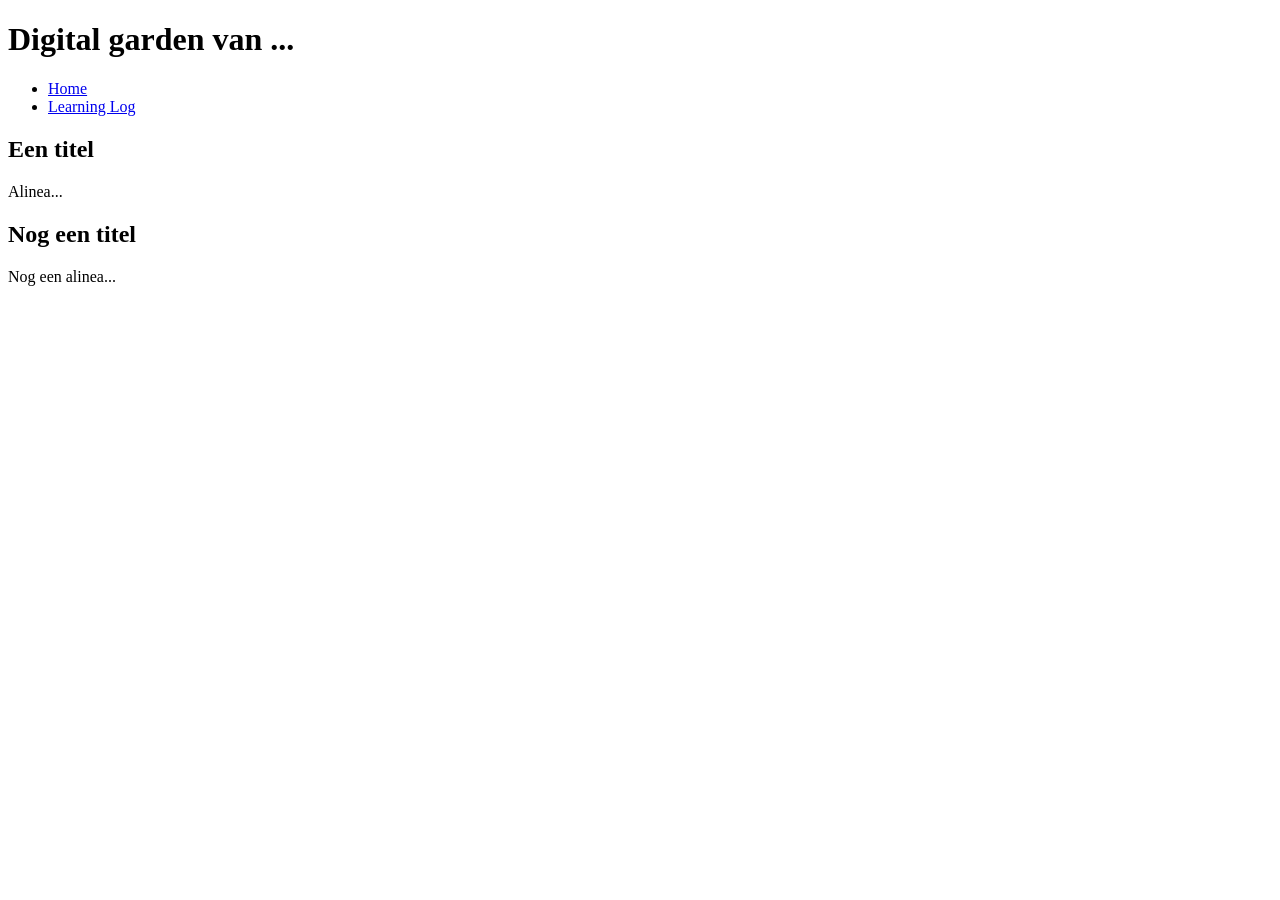
==== index.html @ b87acea2 "titel aangepast" ====
<!doctype html>
<html lang="nl">
  <head>
    <meta charset="UTF-8" />
    <meta name="viewport" content="width=device-width, initial-scale=1.0" />
    <meta name="author" content="jouw naam" />
    <meta name="color-scheme" content="dark light" />

    <title>DigitalMats</title>
    <link rel="stylesheet" href="./css/normal.css" />

    <!-- Voeg jouw eigen domein toe in data-page -->
    <script
      data-page="https://example.com"
      src="./scripts/main.js"
      defer
    ></script>
  </head>
  <body>
    <header>
      <h1>Digital garden van ...</h1>
      <nav>
        <ul>
          <li><a href="index.html">Home</a></li>
          <li><a href="https://github.com/account/repo">Learning Log</a></li>
        </ul>
      </nav>
    </header>

    <main>
      <article>
        <h2>Een titel</h2>

        <p>Alinea...</p>
      </article>

      <article>
        <h2>Nog een titel</h2>

        <p>Nog een alinea...</p>
      </article>
    </main>

    <footer></footer>
  </body>
</html>
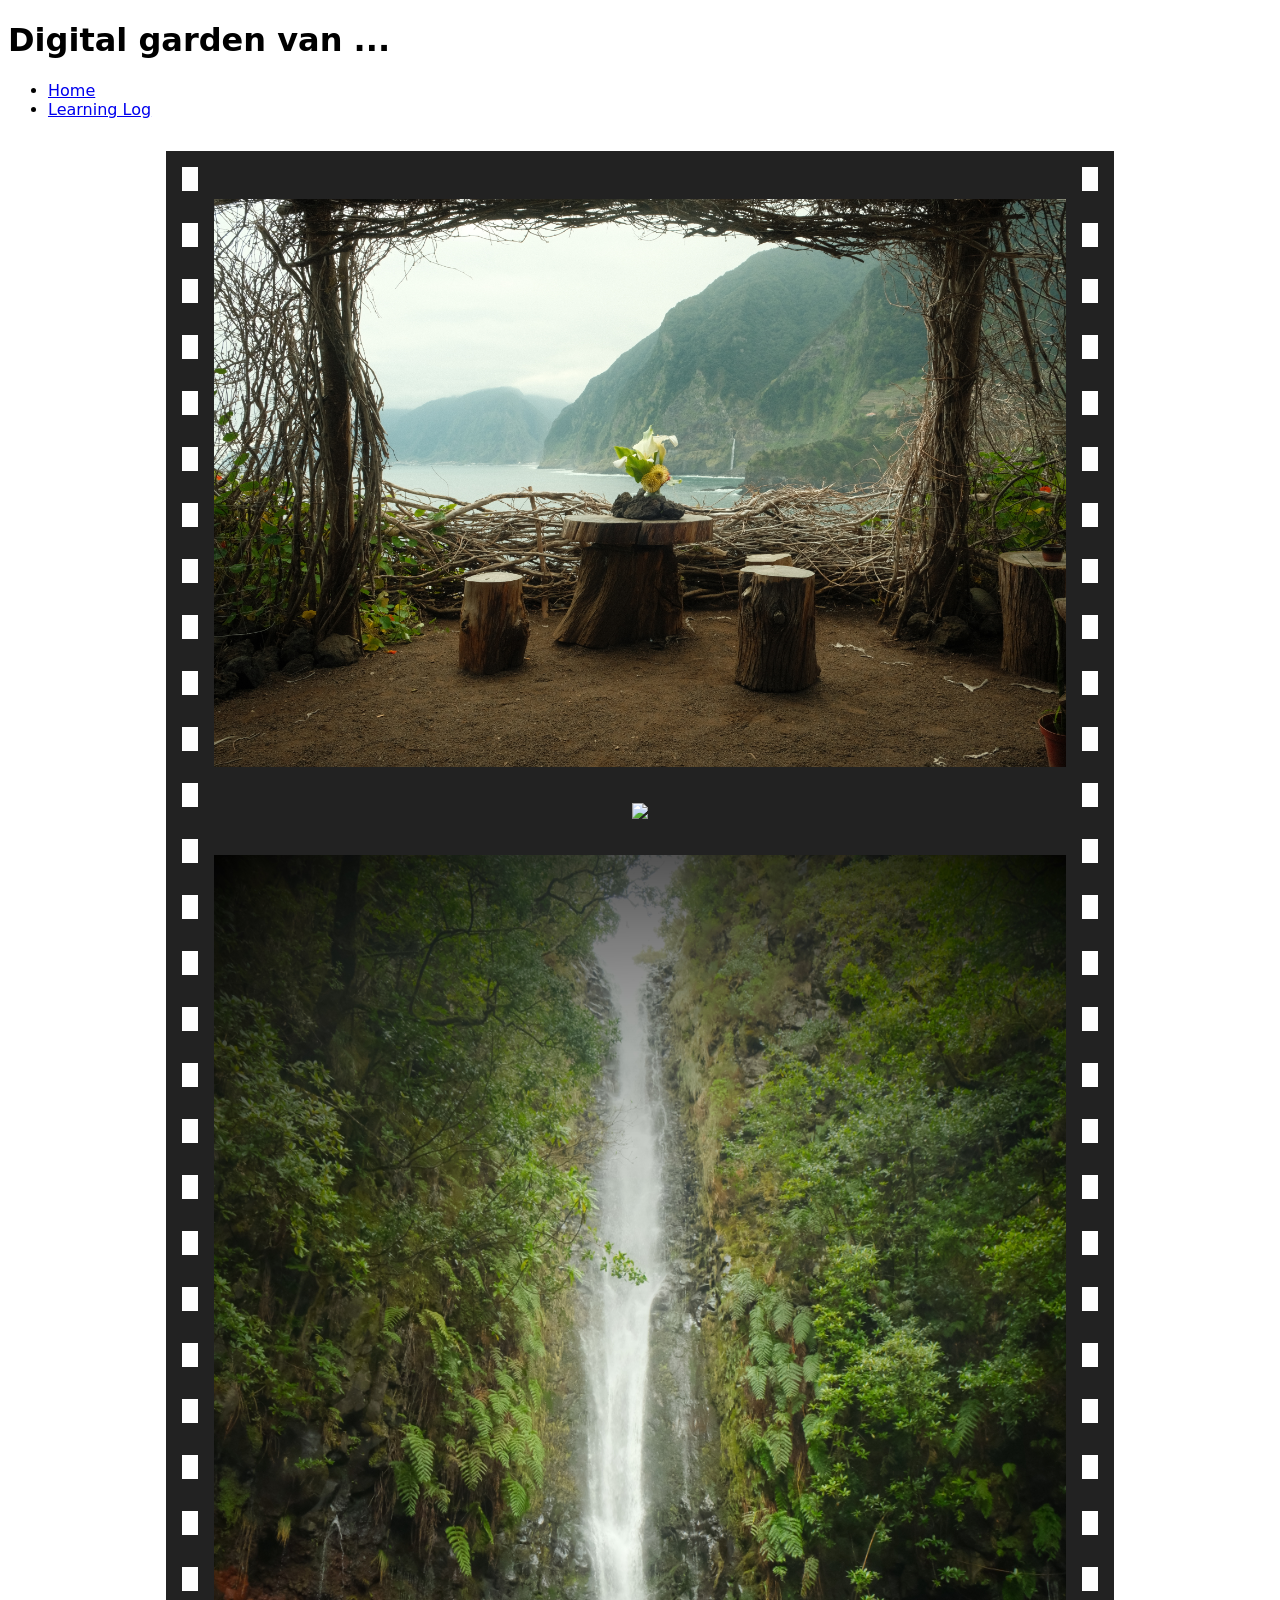
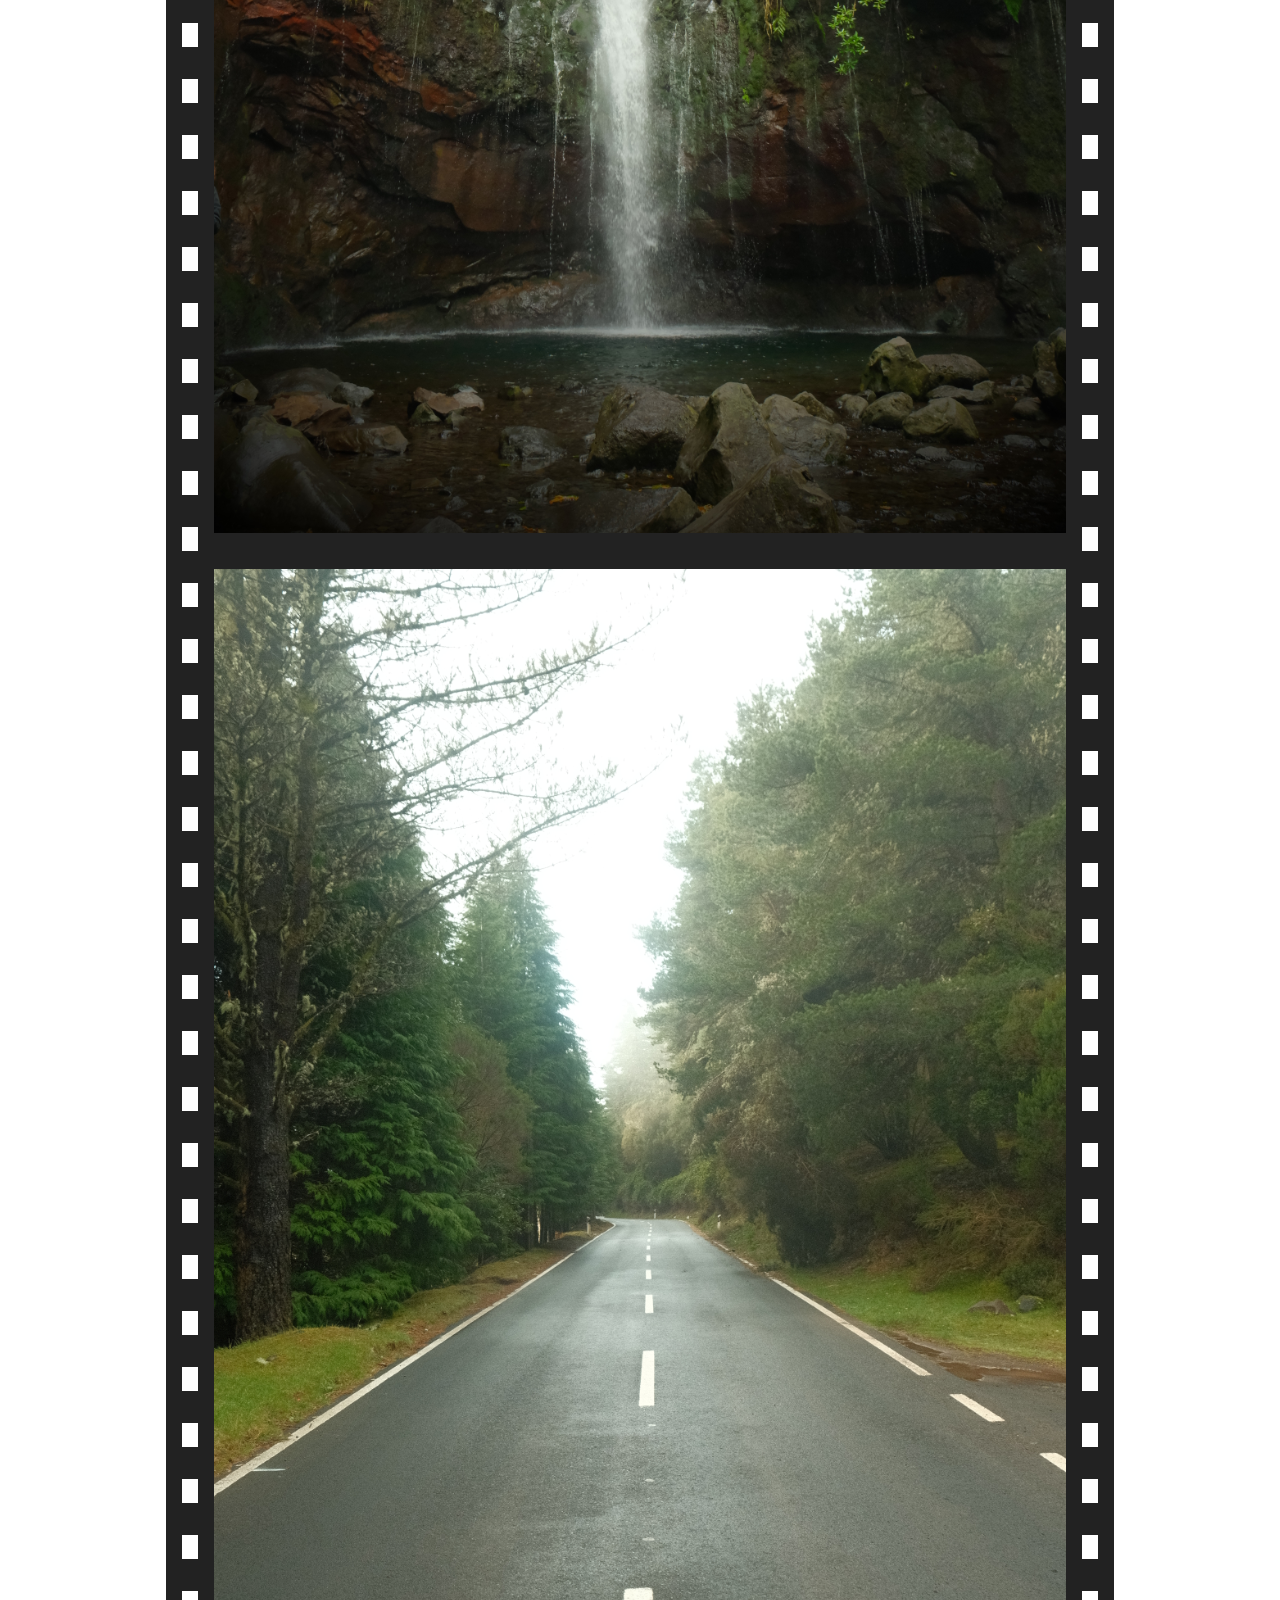
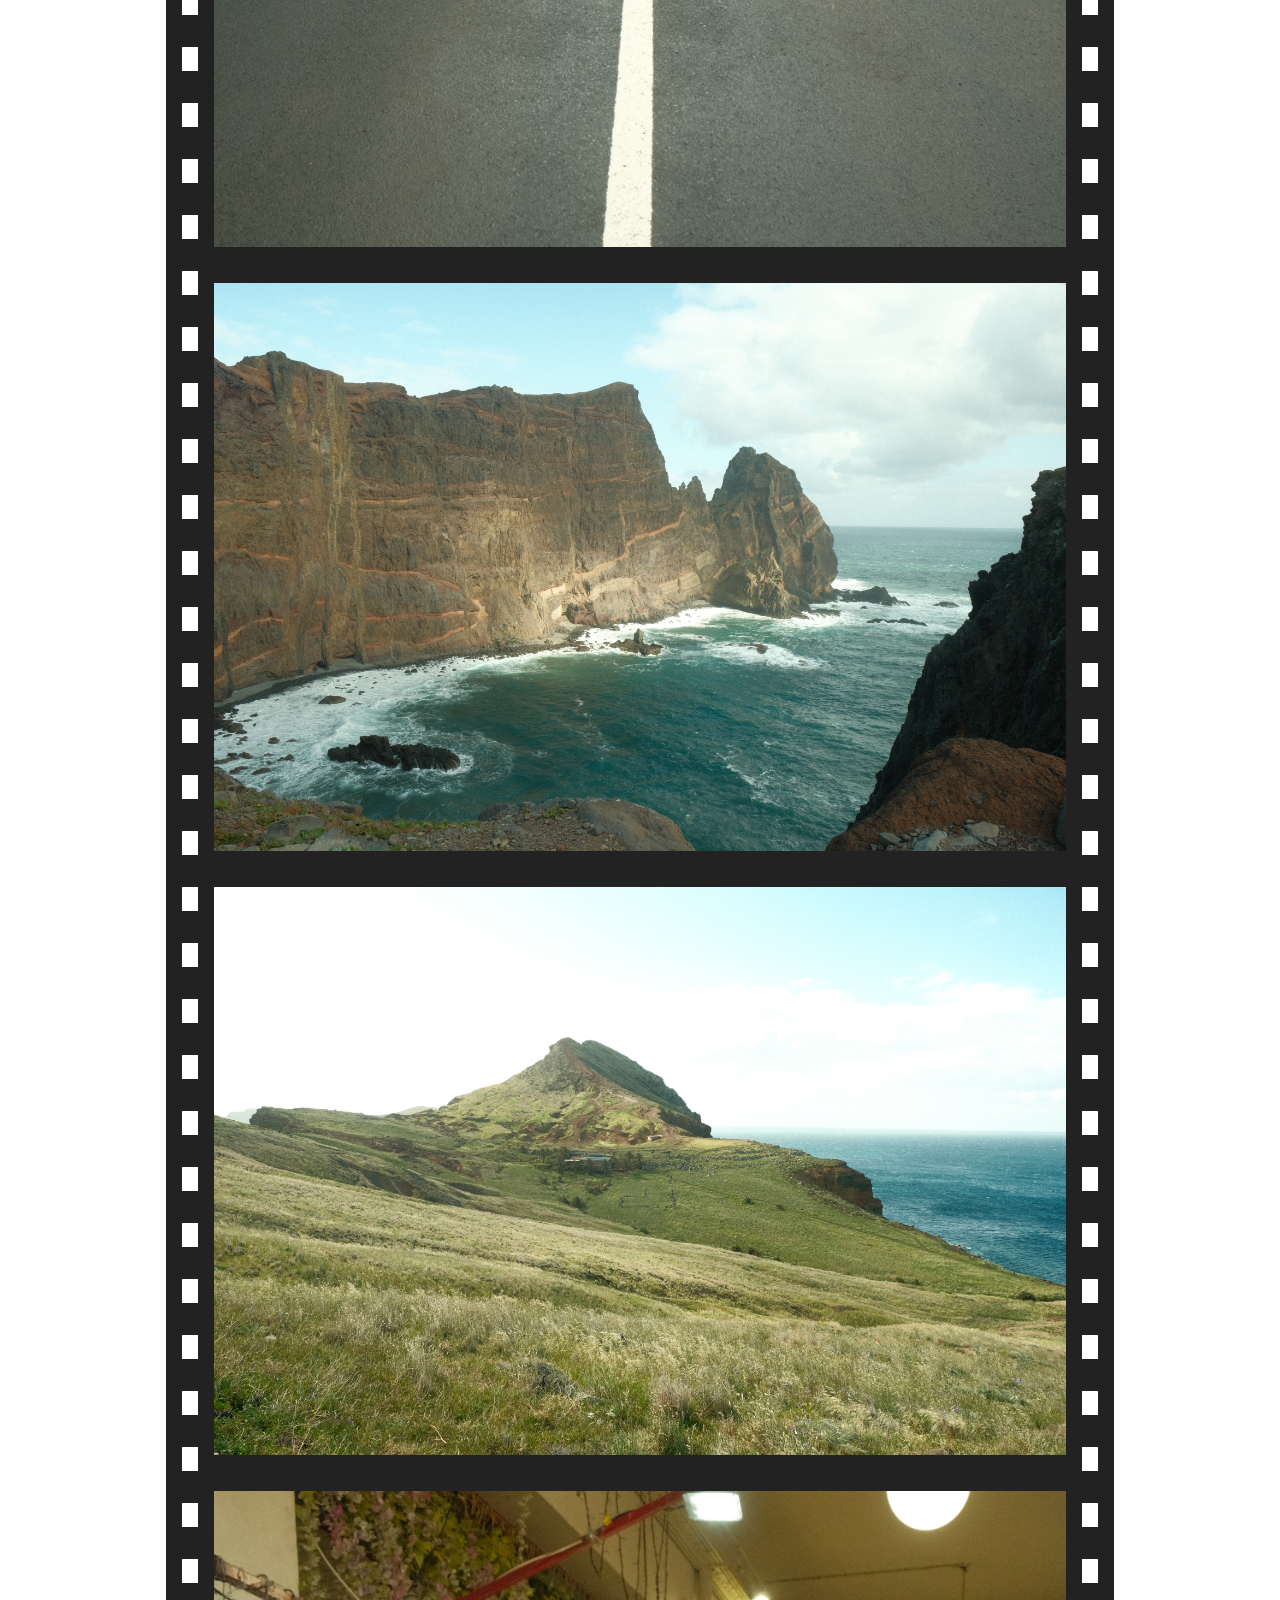
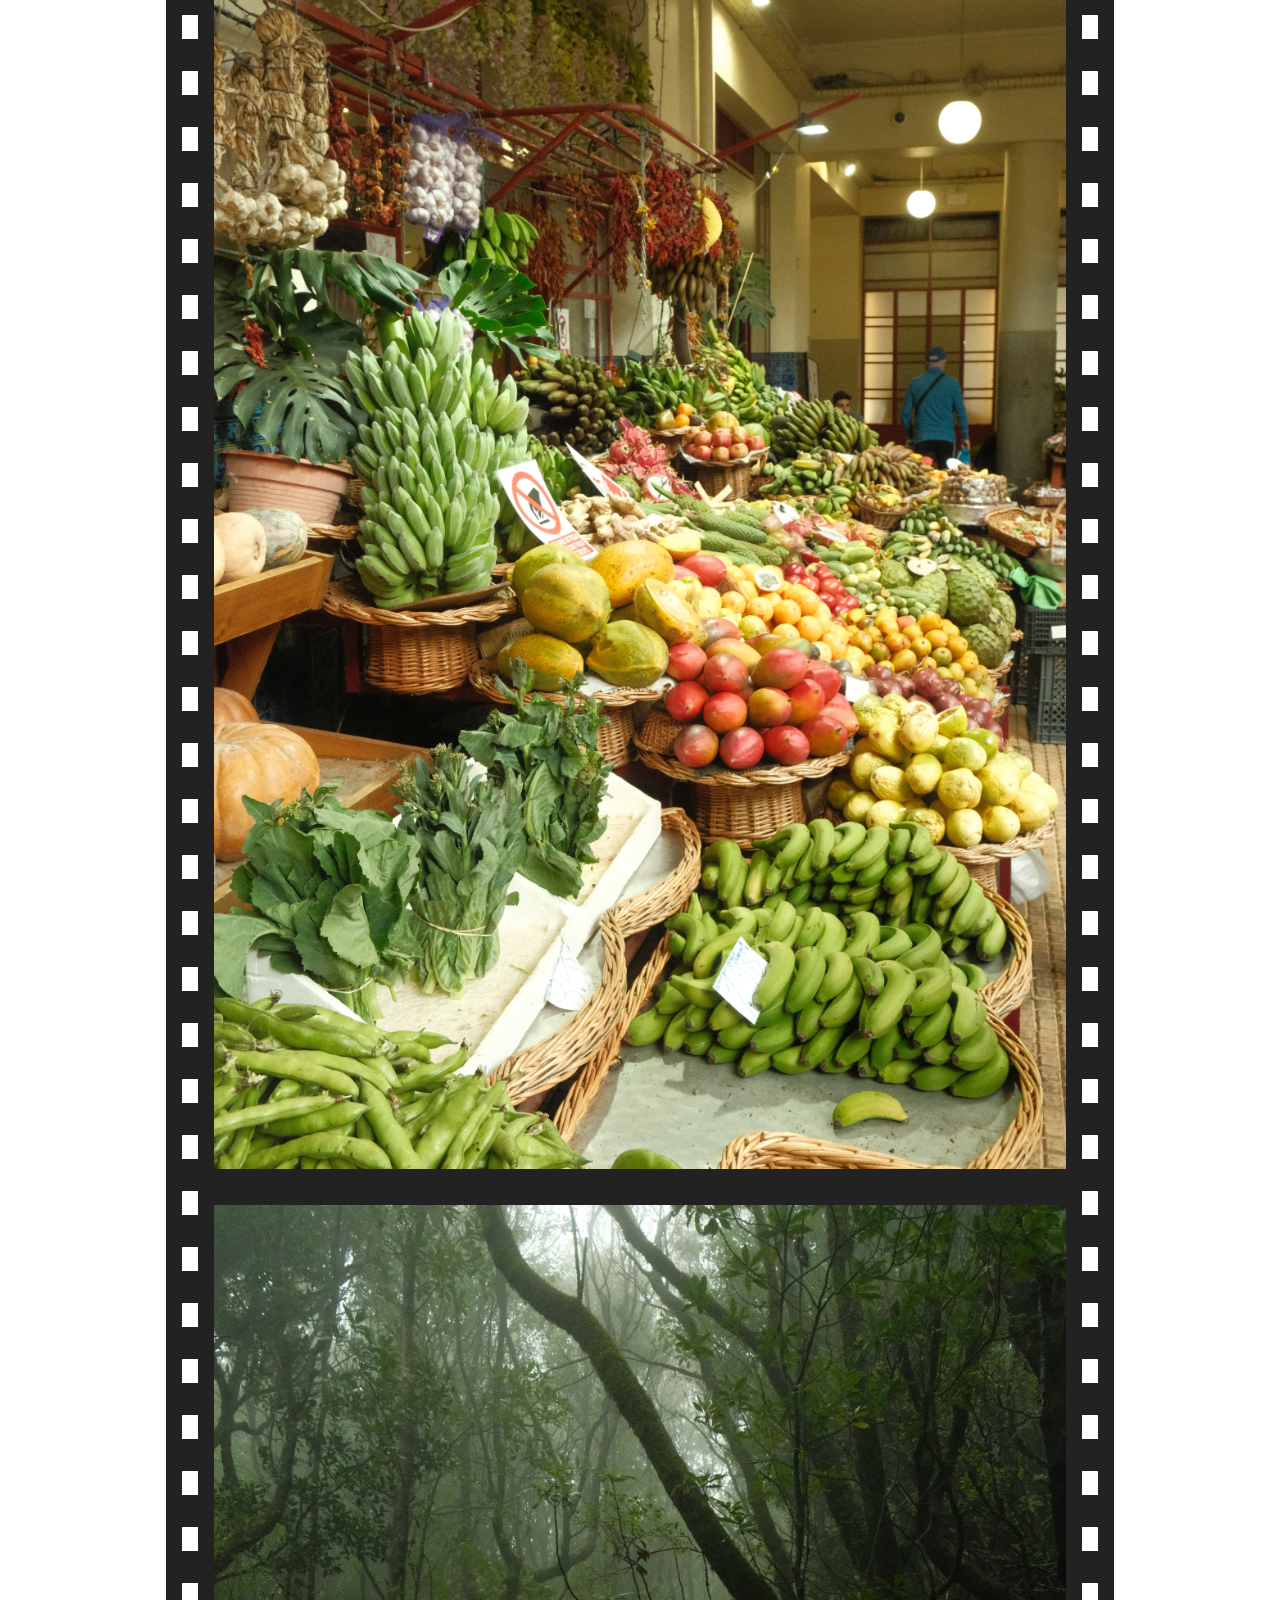
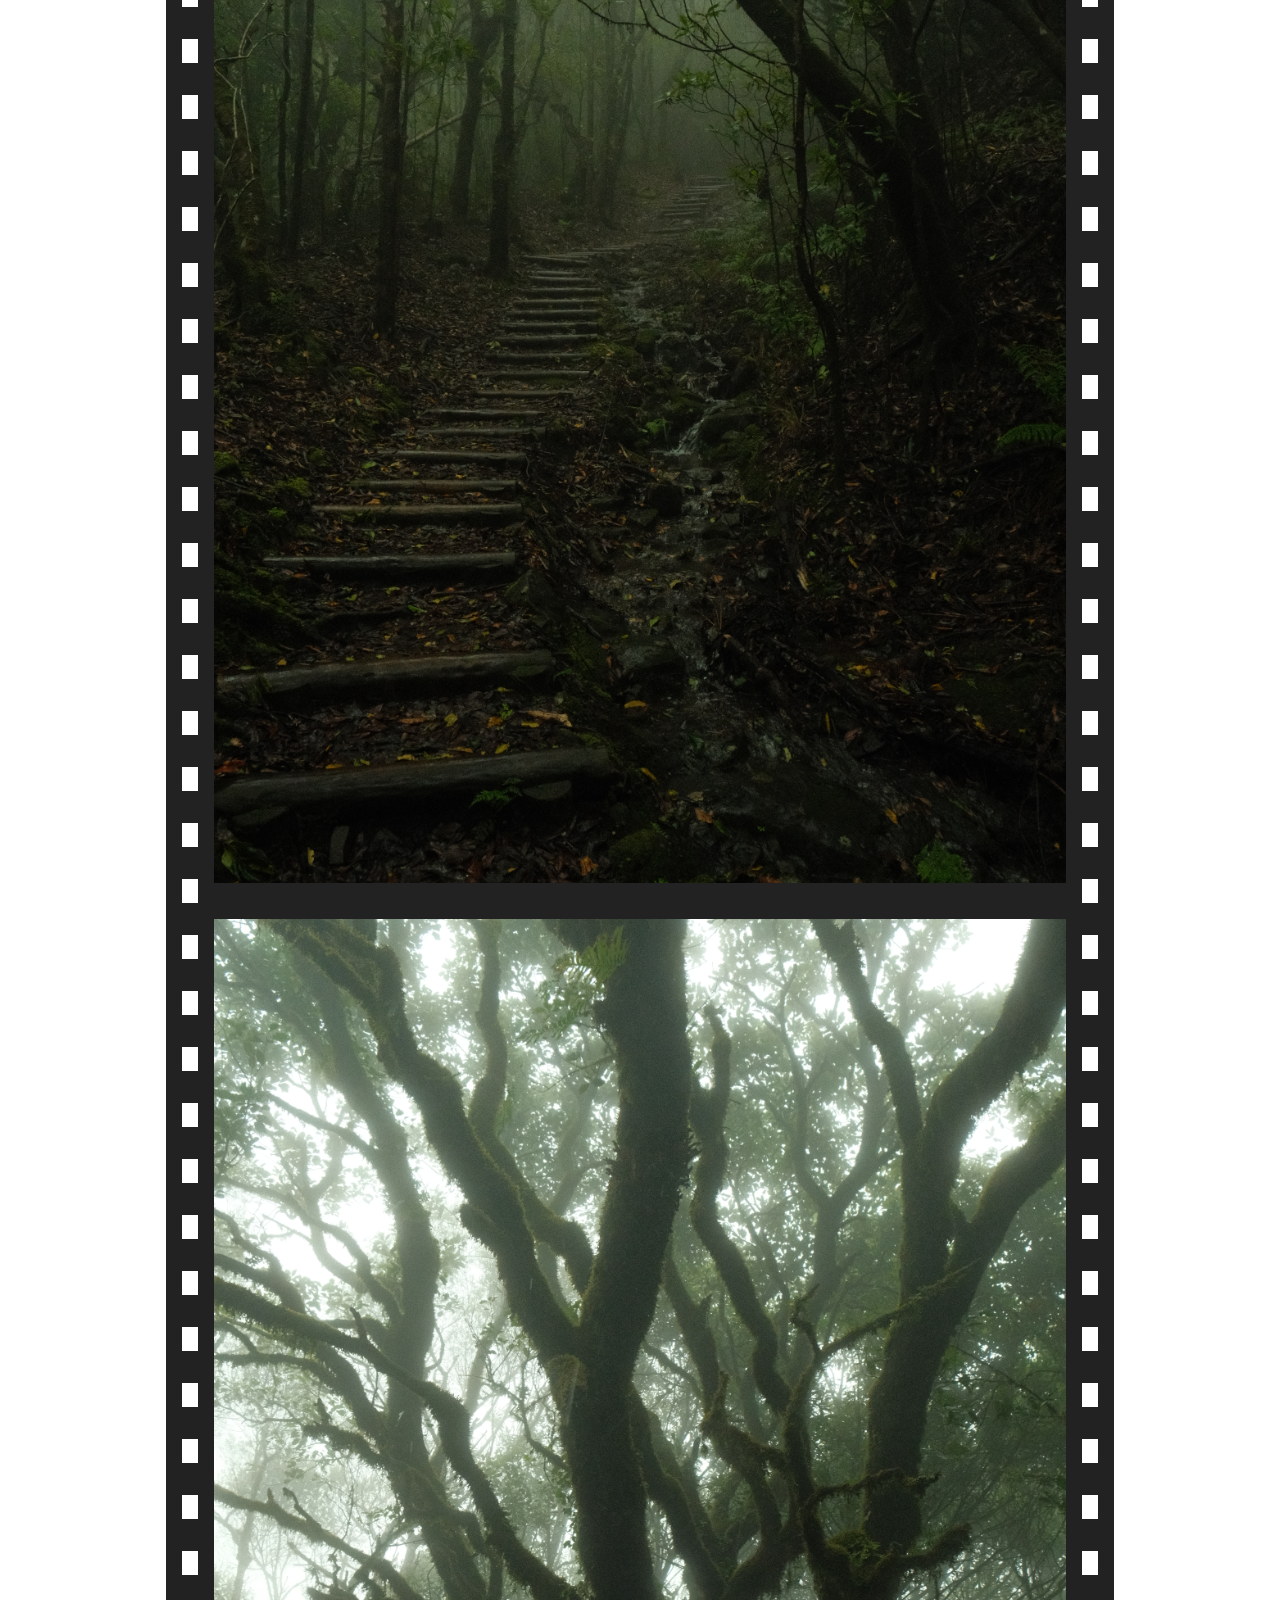
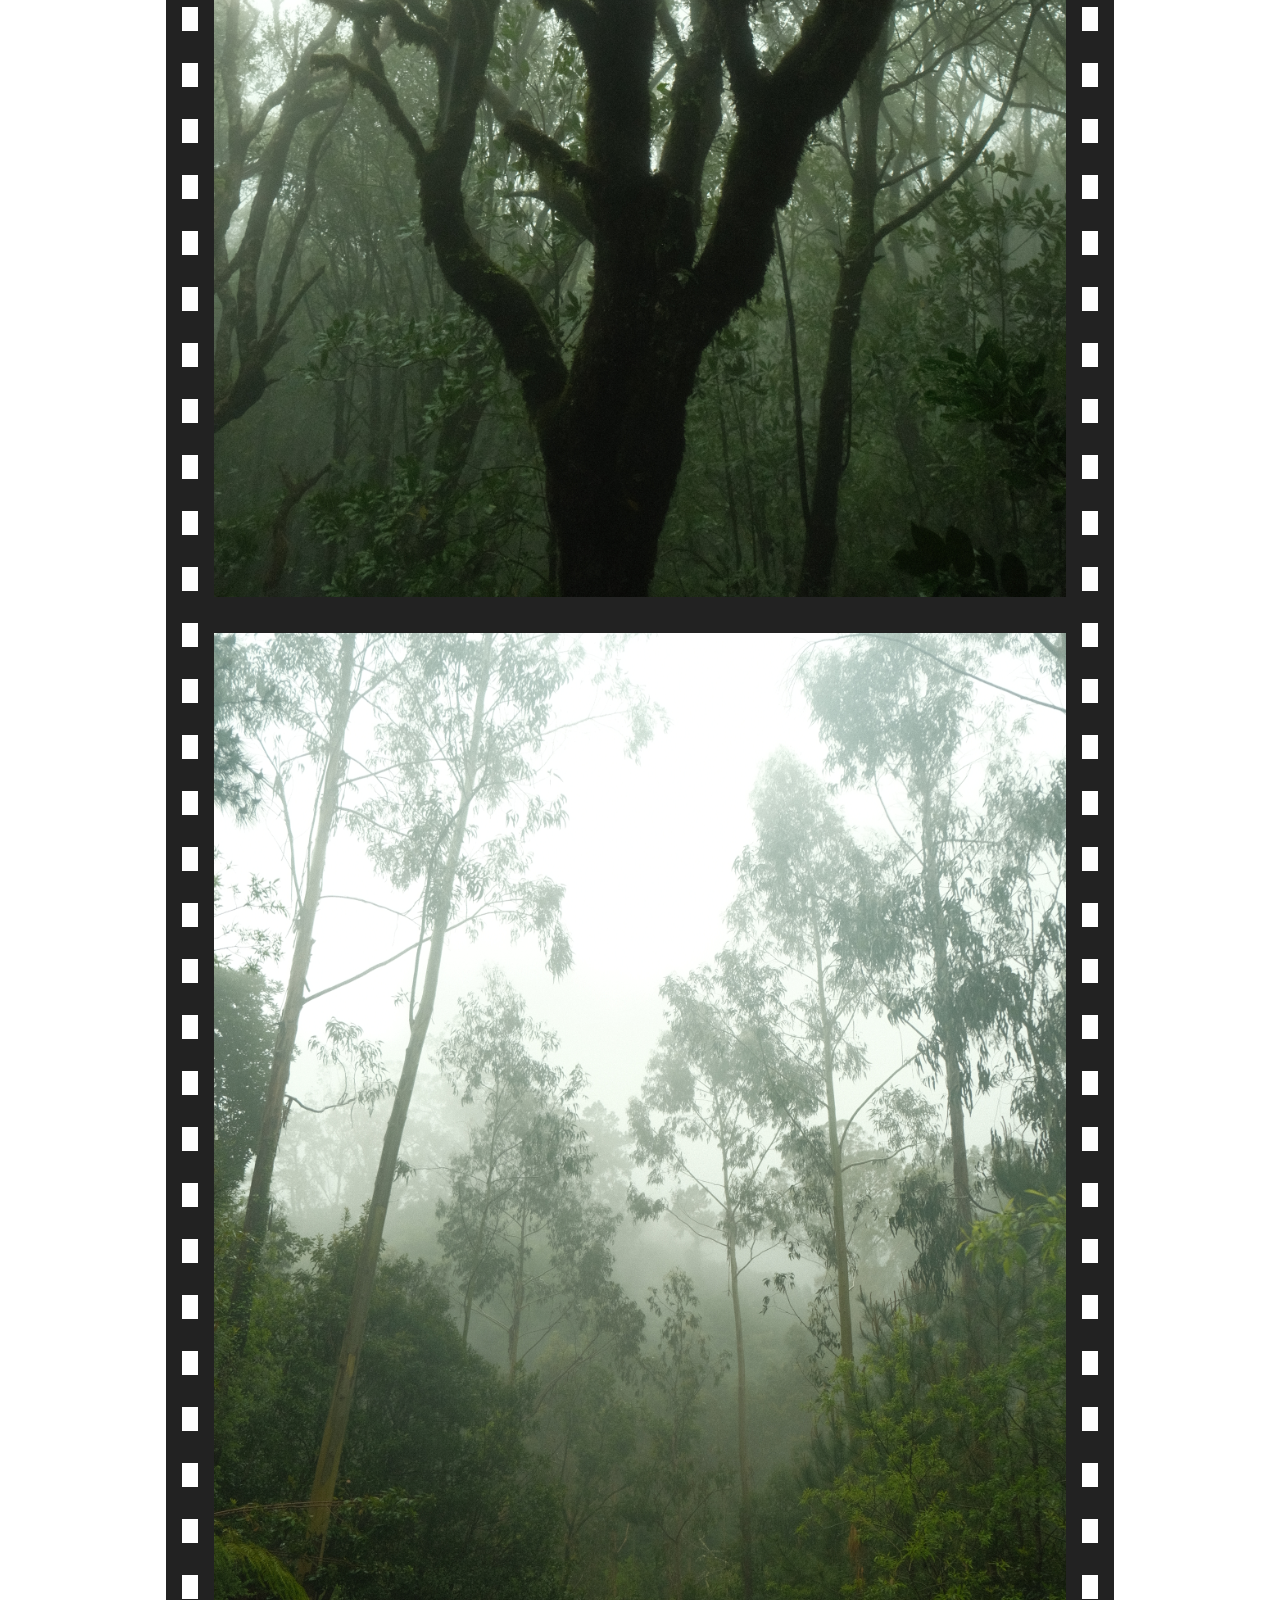
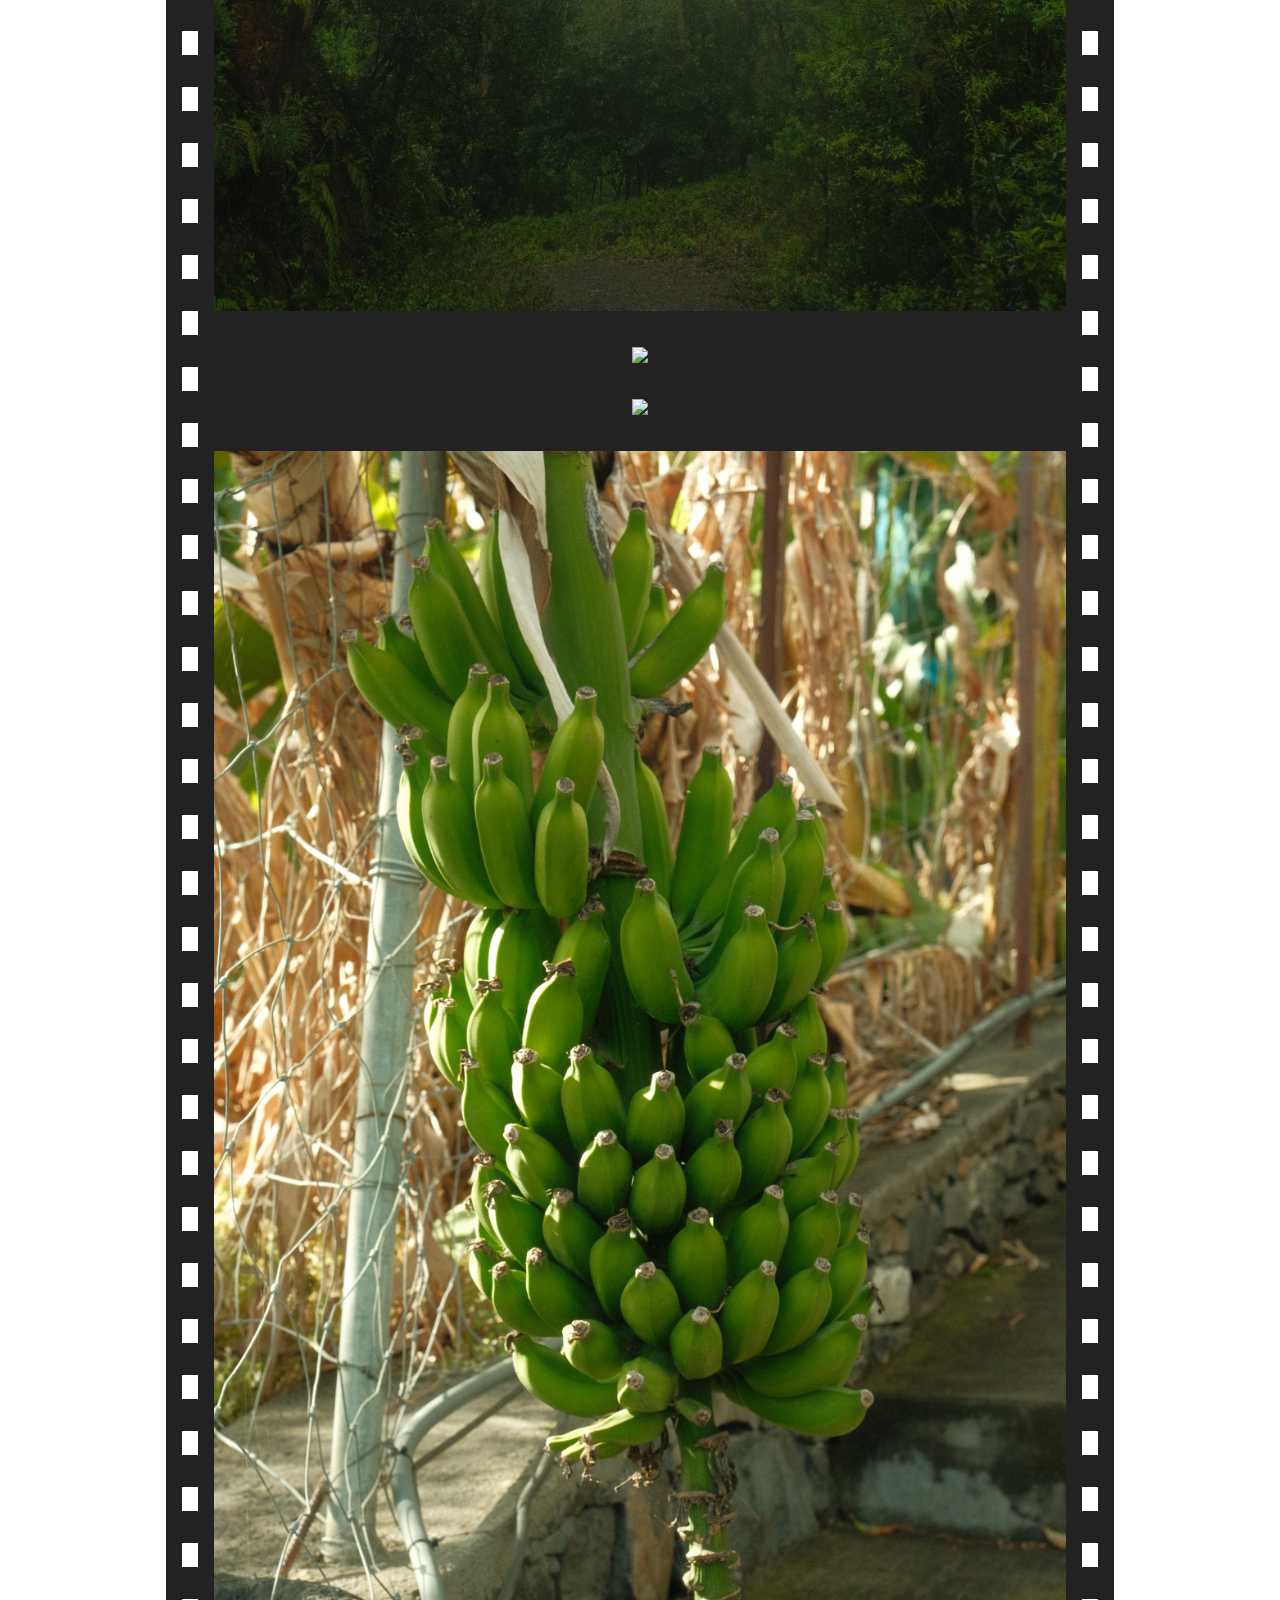
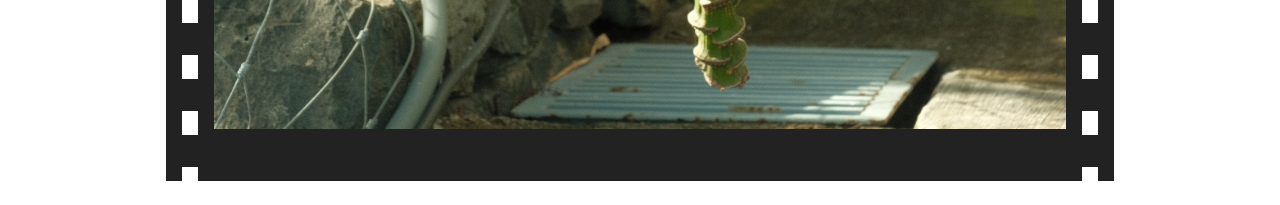
==== commit e653e28f: "Eerste filmrol toegevoegd met fotos" ====
--- a/index.html
+++ b/index.html
@@ -28,17 +28,47 @@
     </header>
 
     <main>
-      <article>
-        <h2>Een titel</h2>
-
-        <p>Alinea...</p>
-      </article>
-
-      <article>
-        <h2>Nog een titel</h2>
-
-        <p>Nog een alinea...</p>
-      </article>
+      <ul class="filmrol">
+        <li>
+          <img src="images/Fotos/madeira/Madeira1.jpg" />
+        </li>
+        <li>
+          <img src="images/Fotos/madeira/Madeira2.jpg" />
+        </li>
+        <li>
+          <img src="images/Fotos/madeira/Madeira3.jpg" />
+        </li>
+        <li>
+          <img src="images/Fotos/madeira/Madeira4.jpg" />
+        </li>
+        <li>
+          <img src="images/Fotos/madeira/Madeira5.jpg" />
+        </li>
+        <li>
+          <img src="images/Fotos/madeira/Madeira6.jpg" />
+        </li>
+        <li>
+          <img src="images/Fotos/madeira/Madeira7.jpg" />
+        </li>
+        <li>
+          <img src="images/Fotos/madeira/Madeira8.jpg" />
+        </li>
+        <li>
+          <img src="images/Fotos/madeira/Madeira9.jpg" />
+        </li>
+        <li>
+          <img src="images/Fotos/madeira/Madeira10.jpg" />
+        </li>
+        <li>
+          <img src="images/Fotos/madeira/Madeira11.jpg" />
+        </li>
+        <li>
+          <img src="images/Fotos/madeira/Madeira12.jpg" />
+        </li>
+        <li>
+          <img src="images/Fotos/madeira/Madeira13.jpg" />
+        </li>
+      </ul>
     </main>
 
     <footer></footer>
--- a/css/normal.css
+++ b/css/normal.css
@@ -0,0 +1,95 @@
+/**************************
+* MARK: Fonts
+**************************/
+
+@font-face {
+  font-family: "Comic Relief";
+  src: url(../fonts/ComicRelief-Regular.woff2);
+  font-weight: 400;
+  font-style: normal;
+}
+
+/**************************
+* MARK: Custom properties
+**************************/
+
+html {
+  color-scheme: light dark;
+
+  --backgroundcolor: white;
+
+  background-color: var(--backgroundcolor);
+}
+
+/**************************
+* MARK: Algemene Styling
+**************************/
+
+*,
+*::after,
+*::before {
+  box-sizing: border-box;
+}
+
+img {
+  max-width: 100%;
+}
+
+body {
+  font-family: "Comic Relief", system-ui;
+}
+
+/**************************
+* MARK: Header
+**************************/
+
+header {
+}
+
+/**************************
+* MARK: Footer
+**************************/
+
+footer {
+}
+
+/**************************
+* MARK: Main
+**************************/
+
+main {
+  display: flex;
+  flex-direction: column;
+  align-items: center;
+}
+
+.filmrol {
+  display: flex;
+  flex-direction: column;
+  align-items: center;
+  padding: 3em 3em;
+  list-style: none;
+  gap: 2em;
+
+  width: 75%;
+
+  background:
+    repeating-linear-gradient(
+        to bottom,
+        transparent 0 1rem,
+        white 1rem 2.5rem,
+        transparent 2.5rem 3.5rem
+      )
+      left 1rem top / 1rem 100% no-repeat,
+    repeating-linear-gradient(
+        to bottom,
+        transparent 0 1rem,
+        white 1rem 2.5rem,
+        transparent 2.5rem 3.5rem
+      )
+      right 1rem top / 1rem 100% no-repeat #222;
+}
+
+/**************************
+* MARK: Section ...
+**************************/
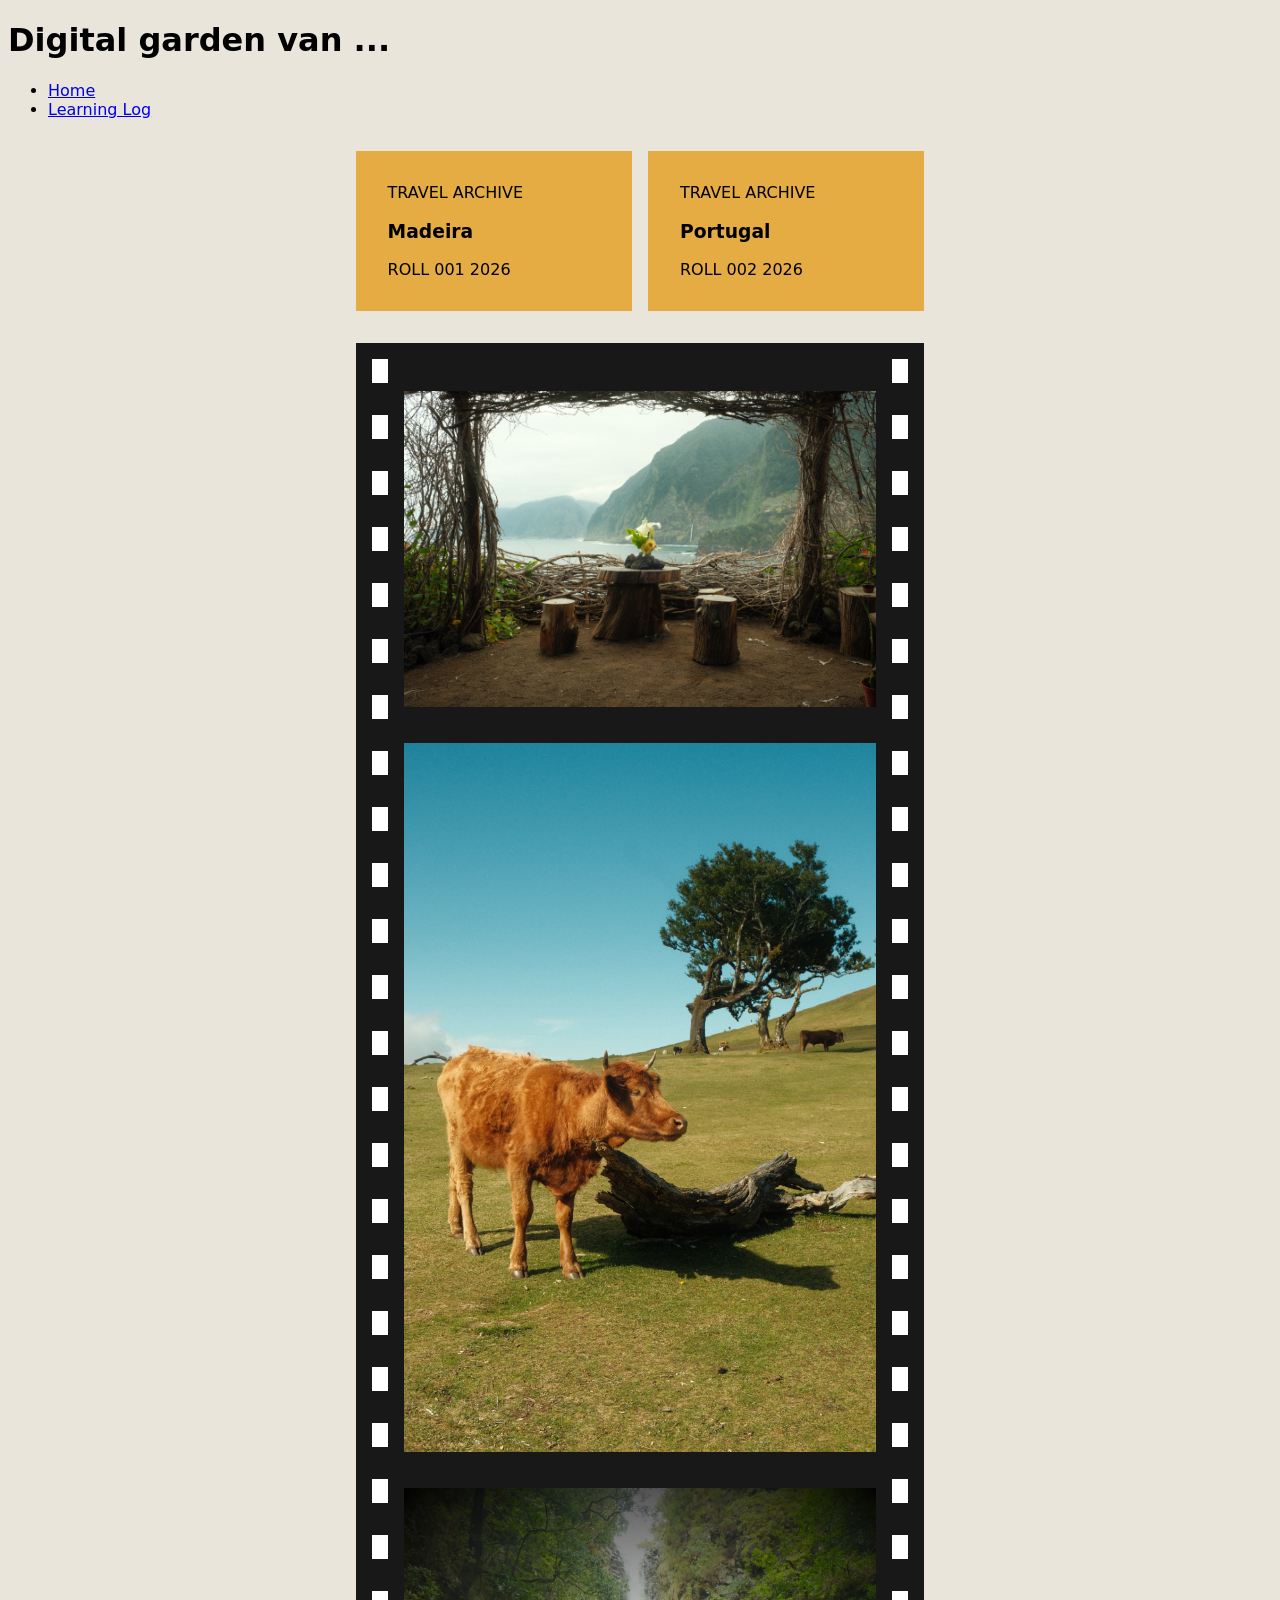
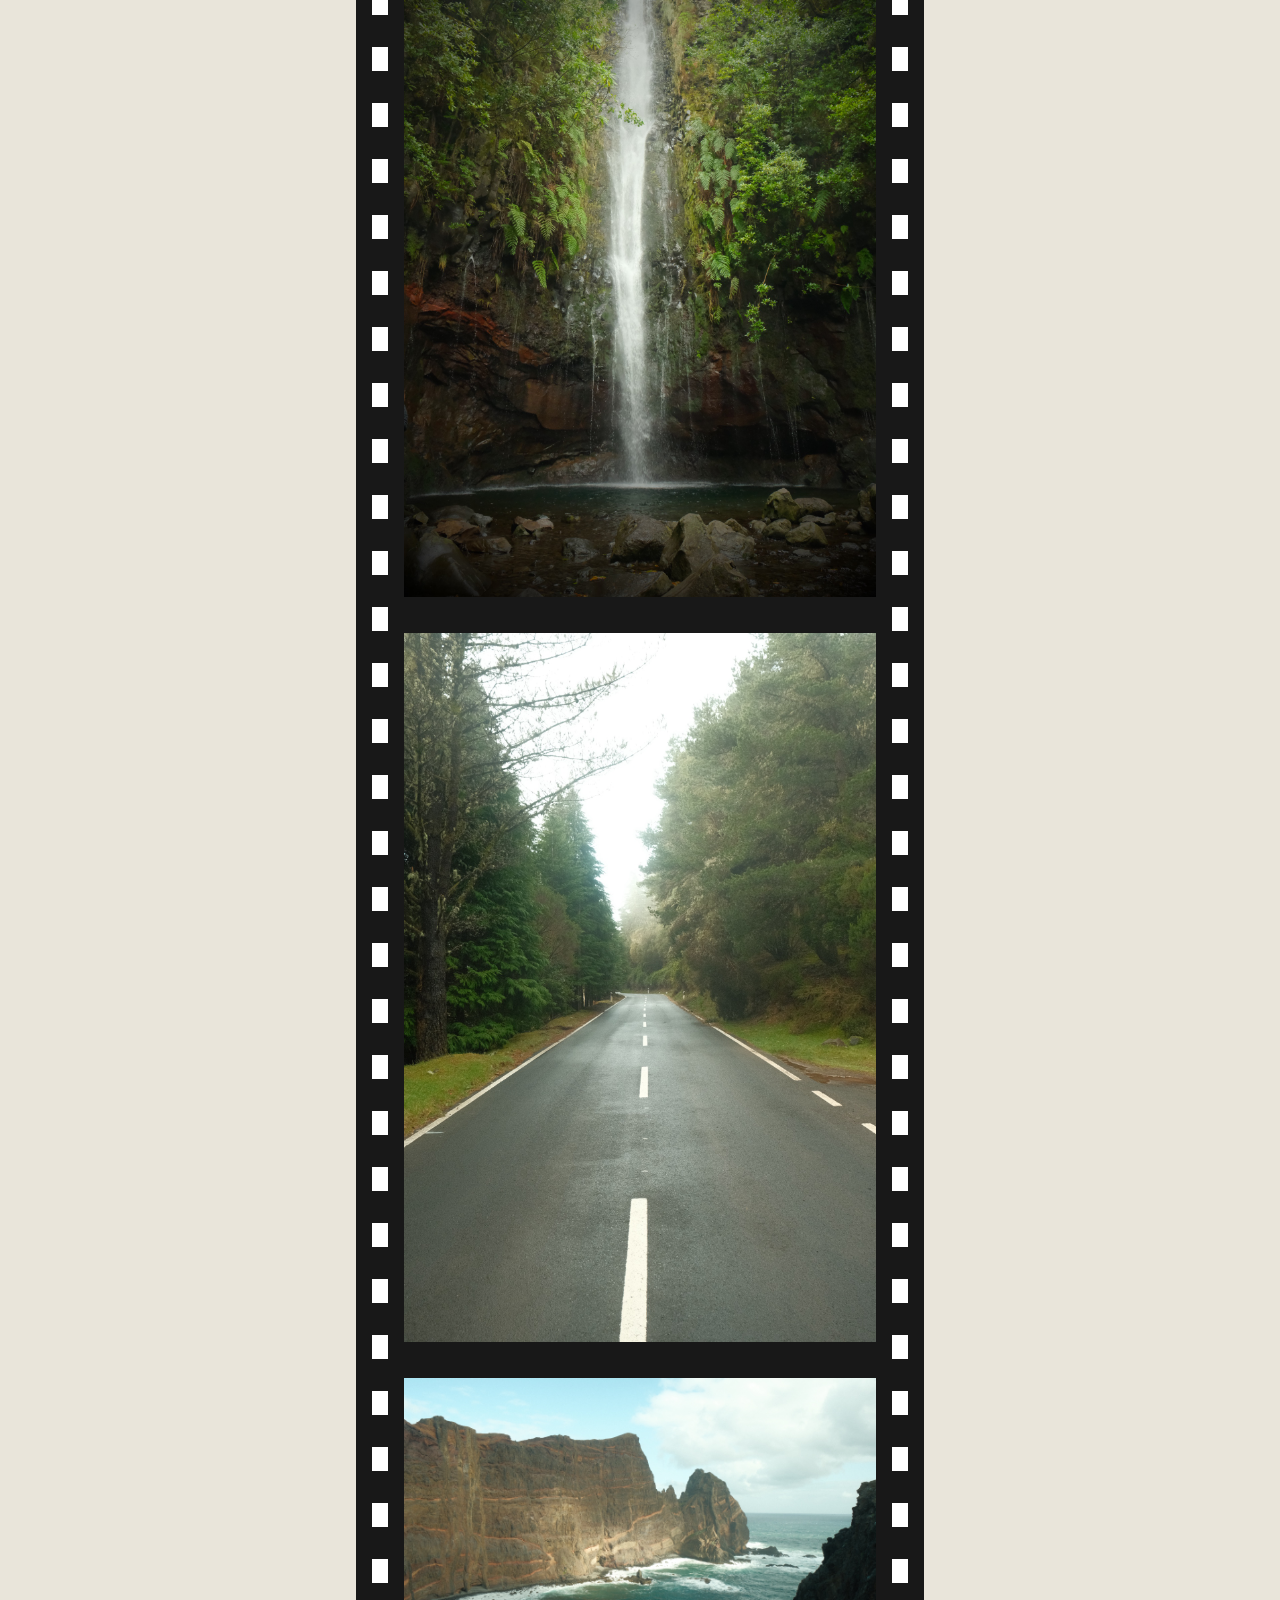
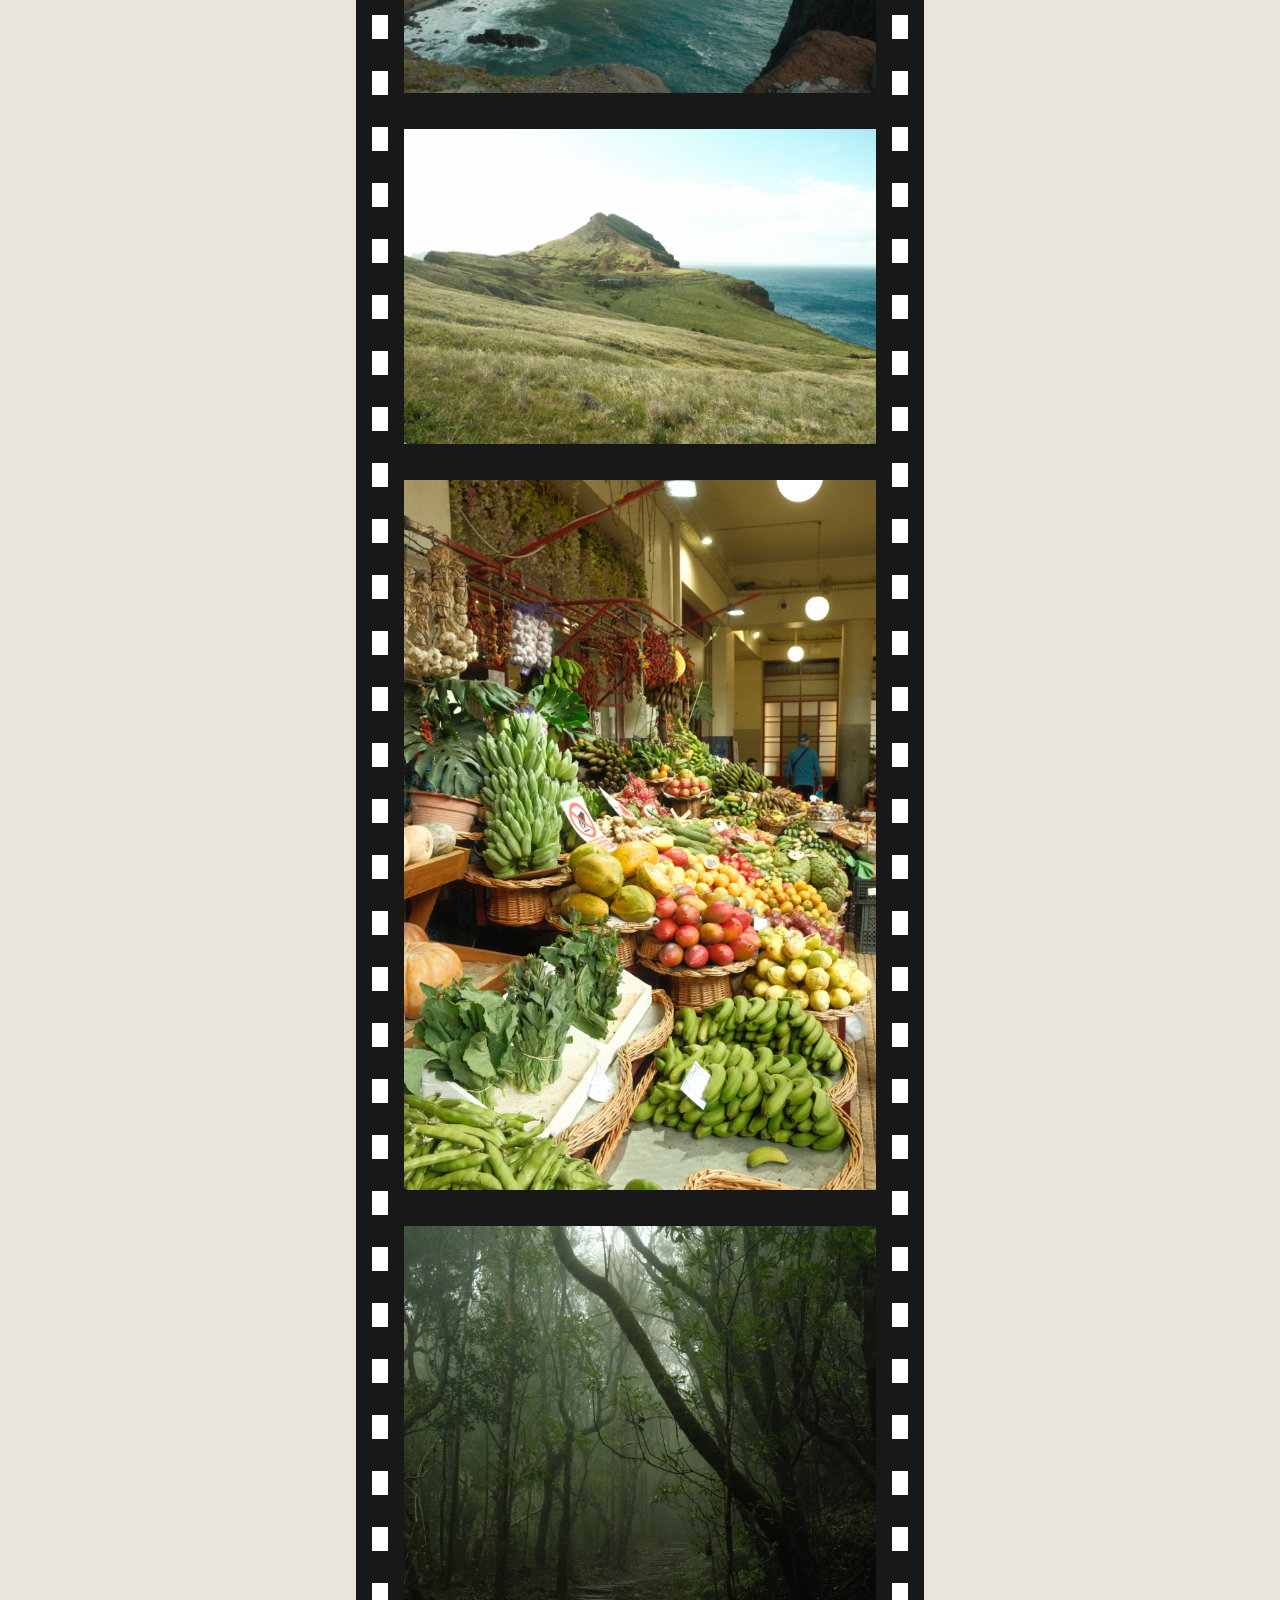
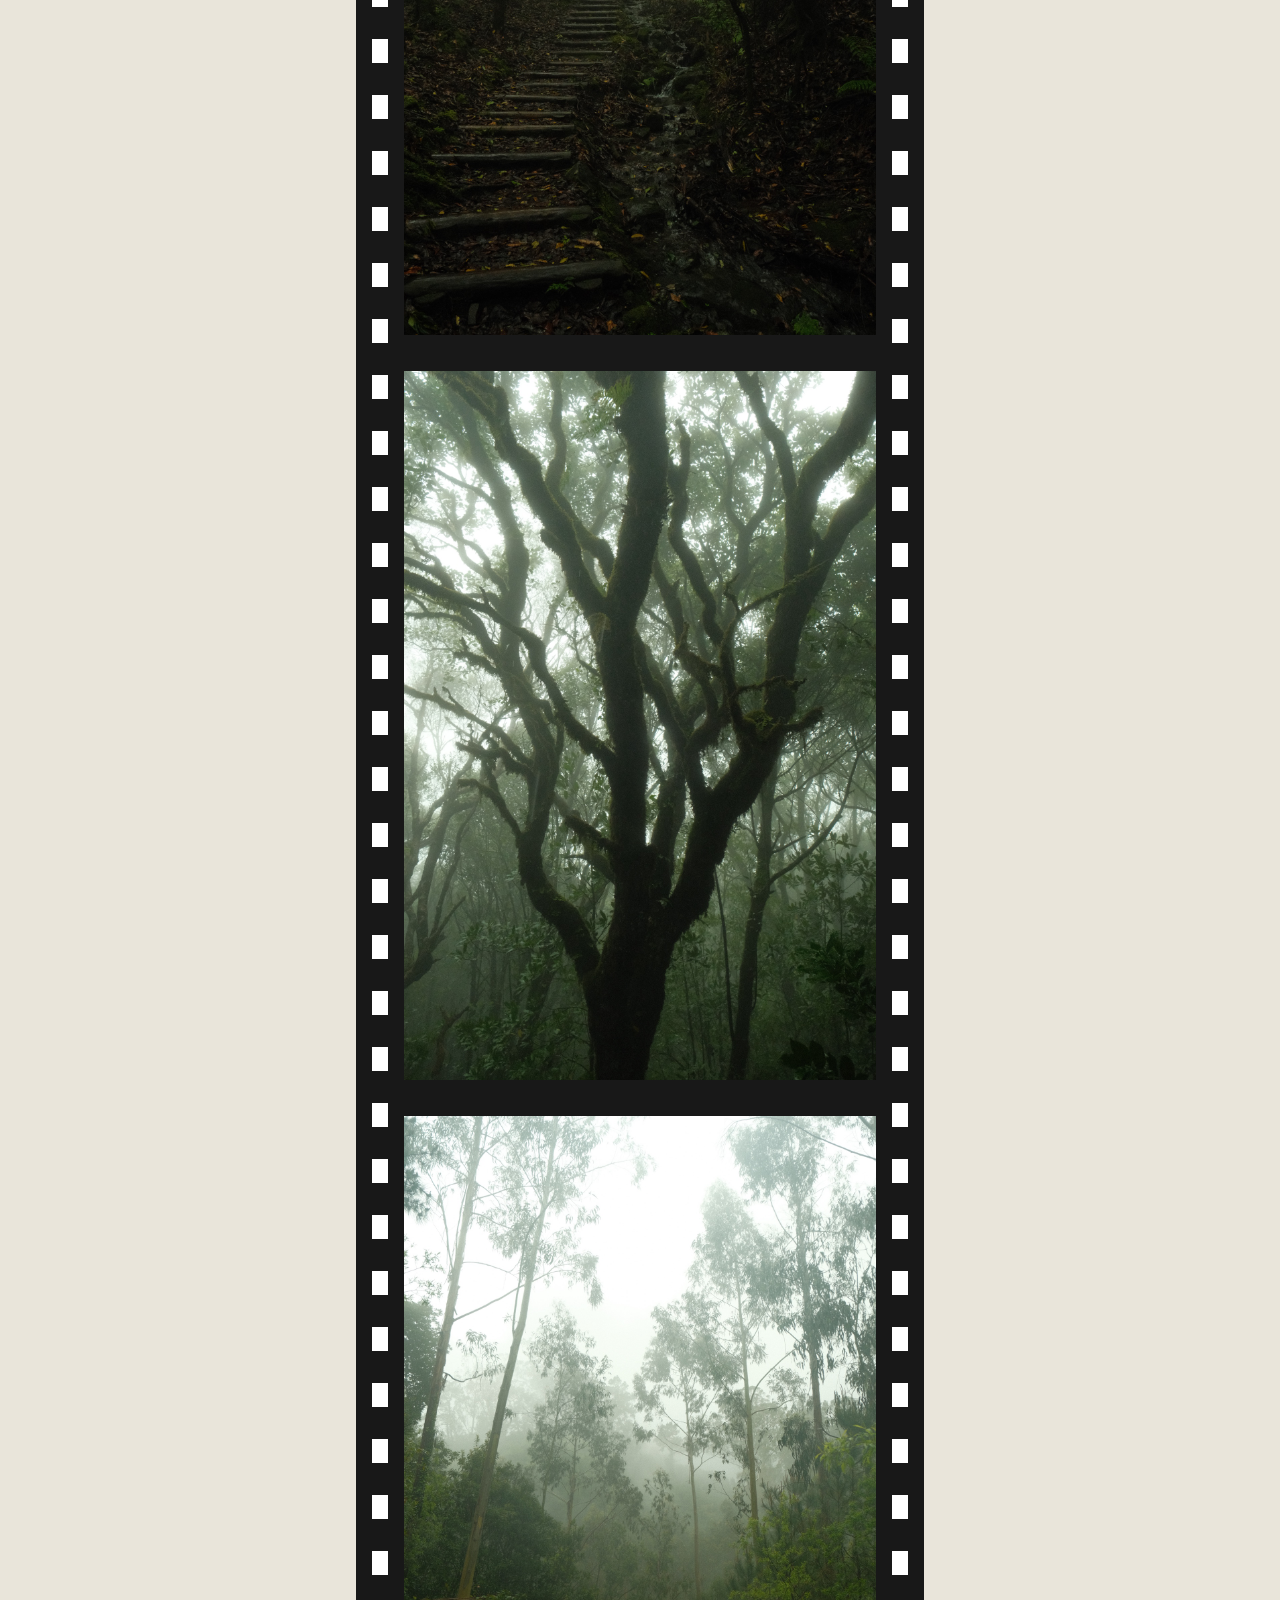
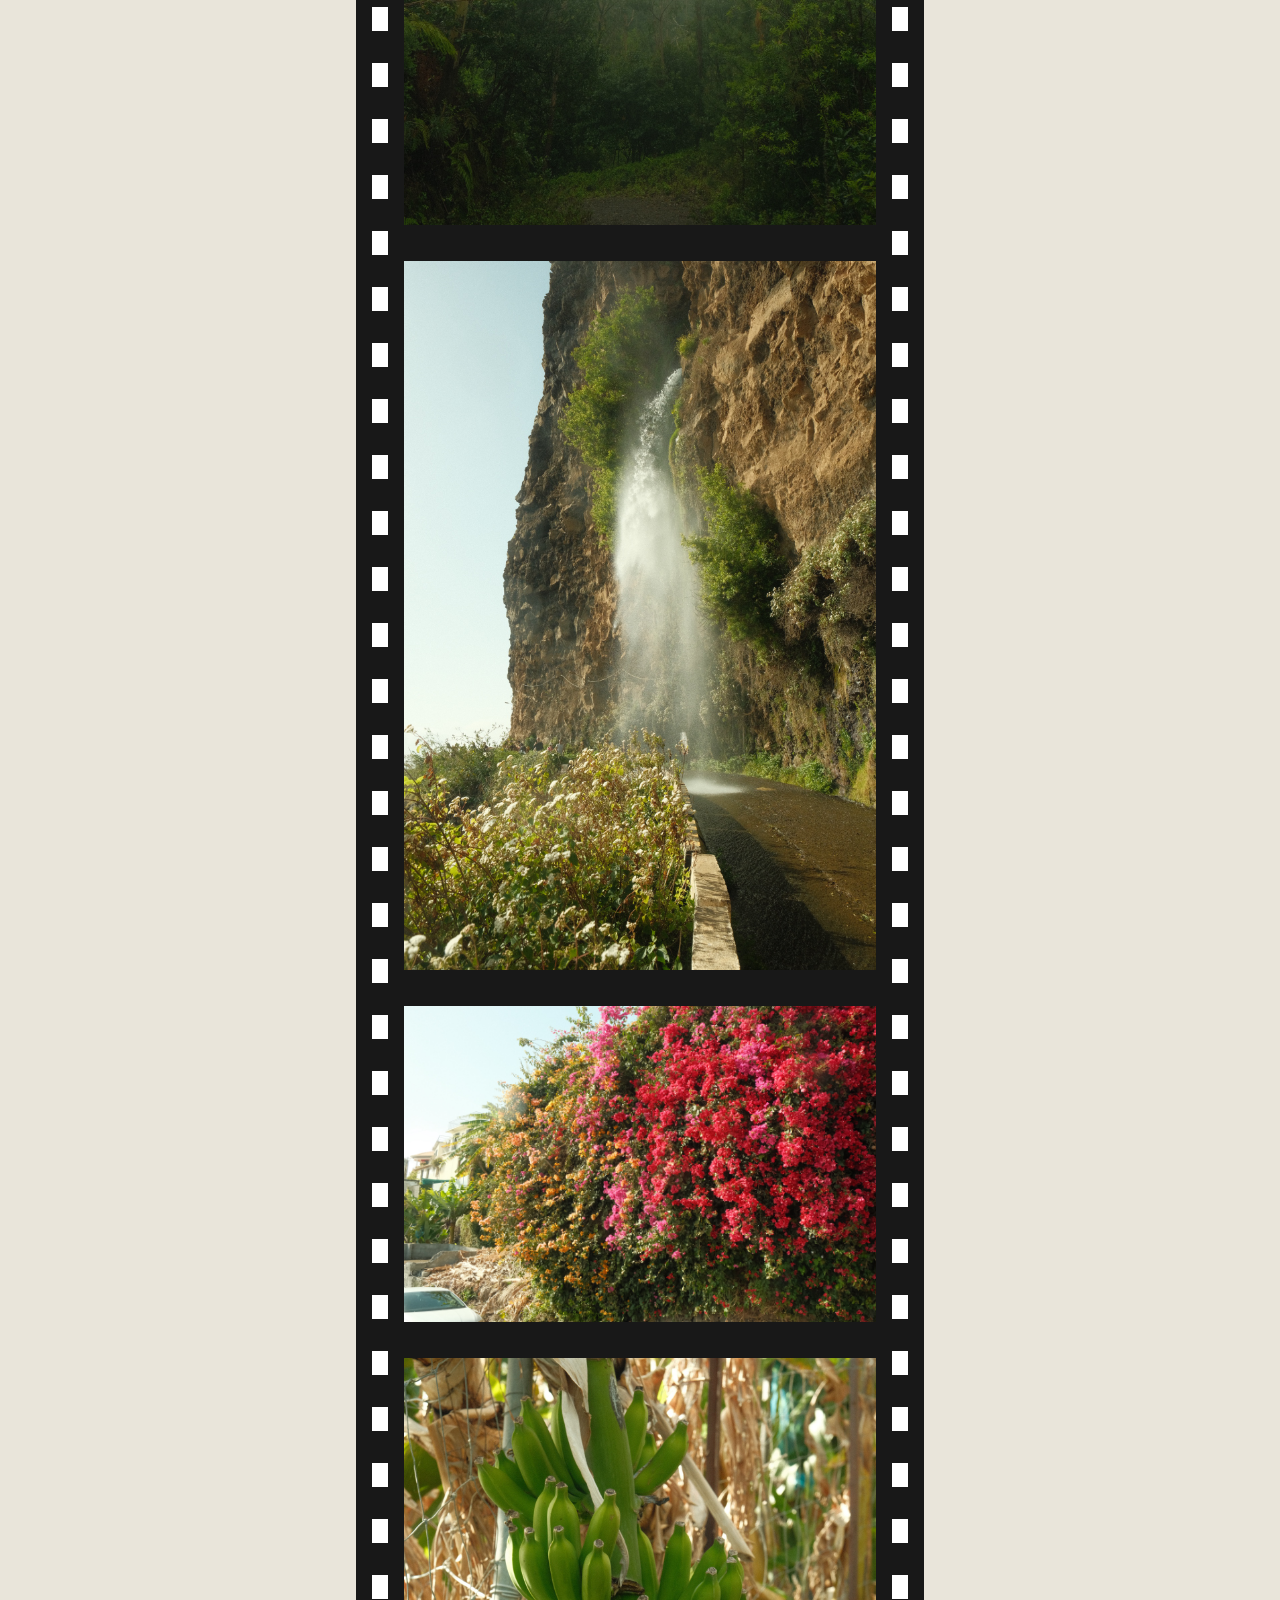
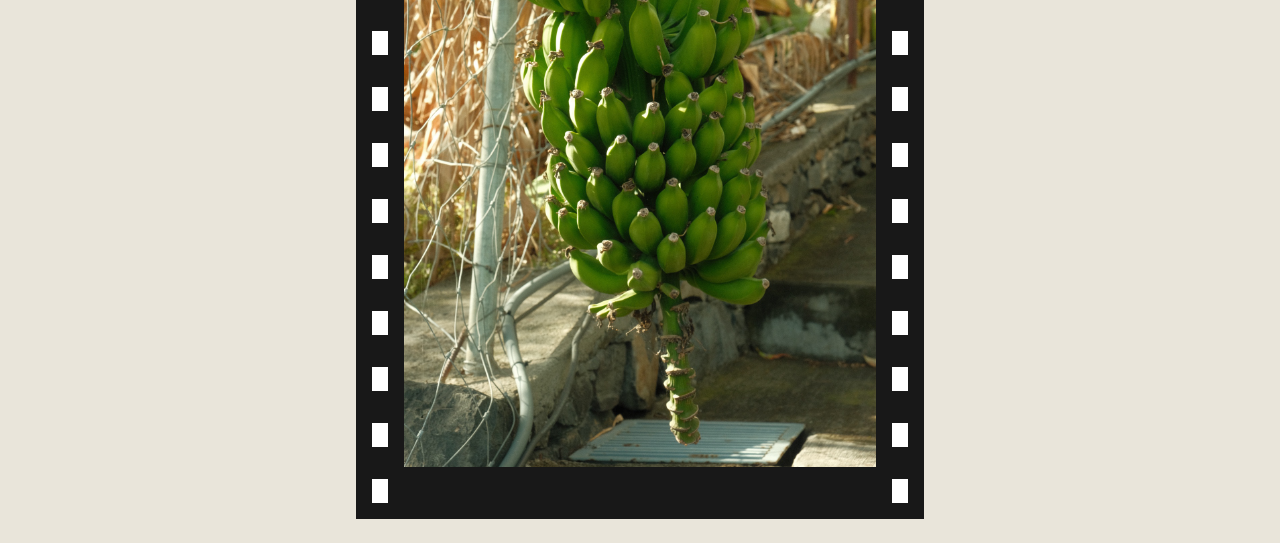
==== commit 67a1c753: "Reisoverzicht eerste opzet, nog een extra tussen media query toegevoegd." ====
--- a/index.html
+++ b/index.html
@@ -10,11 +10,7 @@
     <link rel="stylesheet" href="./css/normal.css" />
 
     <!-- Voeg jouw eigen domein toe in data-page -->
-    <script
-      data-page="https://example.com"
-      src="./scripts/main.js"
-      defer
-    ></script>
+    <script data-page="matsvanetten.nl" src="./scripts/main.js" defer></script>
   </head>
   <body>
     <header>
@@ -28,6 +24,23 @@
     </header>
 
     <main>
+      <section class="reisoverzicht">
+        <nav>
+          <ul class="reisrollen">
+            <li class="reisrol">
+              <span>TRAVEL ARCHIVE</span>
+              <h3>Madeira</h3>
+              <span>ROLL 001 2026</span>
+            </li>
+            <li class="reisrol">
+              <span>TRAVEL ARCHIVE</span>
+              <h3>Portugal</h3>
+              <span>ROLL 002 2026</span>
+            </li>
+          </ul>
+        </nav>
+      </section>
+
       <ul class="filmrol">
         <li>
           <img src="images/Fotos/madeira/Madeira1.jpg" />
--- a/css/normal.css
+++ b/css/normal.css
@@ -16,7 +16,7 @@
 html {
   color-scheme: light dark;
 
-  --backgroundcolor: white;
+  --backgroundcolor: #e9e5da;
 
   background-color: var(--backgroundcolor);
 }
@@ -63,6 +63,7 @@
   align-items: center;
 }
 
+/* filmrol styling */
 .filmrol {
   display: flex;
   flex-direction: column;
@@ -70,24 +71,78 @@
   padding: 3em 3em;
   list-style: none;
   gap: 2em;
+  width: 45%;
 
-  width: 75%;
+  /* de zwarte rand met witte gaatjes */
 
-  background:
+  background-image:
     repeating-linear-gradient(
-        to bottom,
-        transparent 0 1rem,
-        white 1rem 2.5rem,
-        transparent 2.5rem 3.5rem
-      )
-      left 1rem top / 1rem 100% no-repeat,
+      to bottom,
+      transparent 0 1rem,
+      white 1rem 2.5rem,
+      transparent 2.5rem 3.5rem
+    ),
     repeating-linear-gradient(
-        to bottom,
-        transparent 0 1rem,
-        white 1rem 2.5rem,
-        transparent 2.5rem 3.5rem
-      )
-      right 1rem top / 1rem 100% no-repeat #222;
+      to bottom,
+      transparent 0 1rem,
+      white 1rem 2.5rem,
+      transparent 2.5rem 3.5rem
+    );
+
+  background-position:
+    right 1rem top,
+    left 1rem top;
+
+  background-size: 1rem 100%;
+  background-color: #181818;
+  background-repeat: no-repeat;
+
+  /* Andere groottes en positites voor mobile versie */
+
+  @media (max-width: 70rem) {
+    width: 70%;
+    padding: 2em 2em;
+
+    background-position:
+      left 0.5rem top,
+      right 0.5rem top;
+
+    background-size: 0.8rem 100%;
+  }
+
+  @media (max-width: 40rem) {
+    width: 90%;
+    padding: 2em 2em;
+
+    background-position:
+      left 0.5rem top,
+      right 0.5rem top;
+
+    background-size: 0.8rem 100%;
+  }
+}
+
+.reisoverzicht {
+  width: 45%;
+  max-width: 60rem;
+}
+
+.reisrollen {
+  list-style: none;
+
+  display: grid;
+  grid-template-columns: repeat(2, 1fr);
+
+  color: black;
+  align-items: start;
+  gap: 1em;
+  width: 100%;
+  padding: 0;
+}
+
+.reisrollen li {
+  background-color: #e5ac43;
+  padding: 2rem;
 }
 
 /**************************
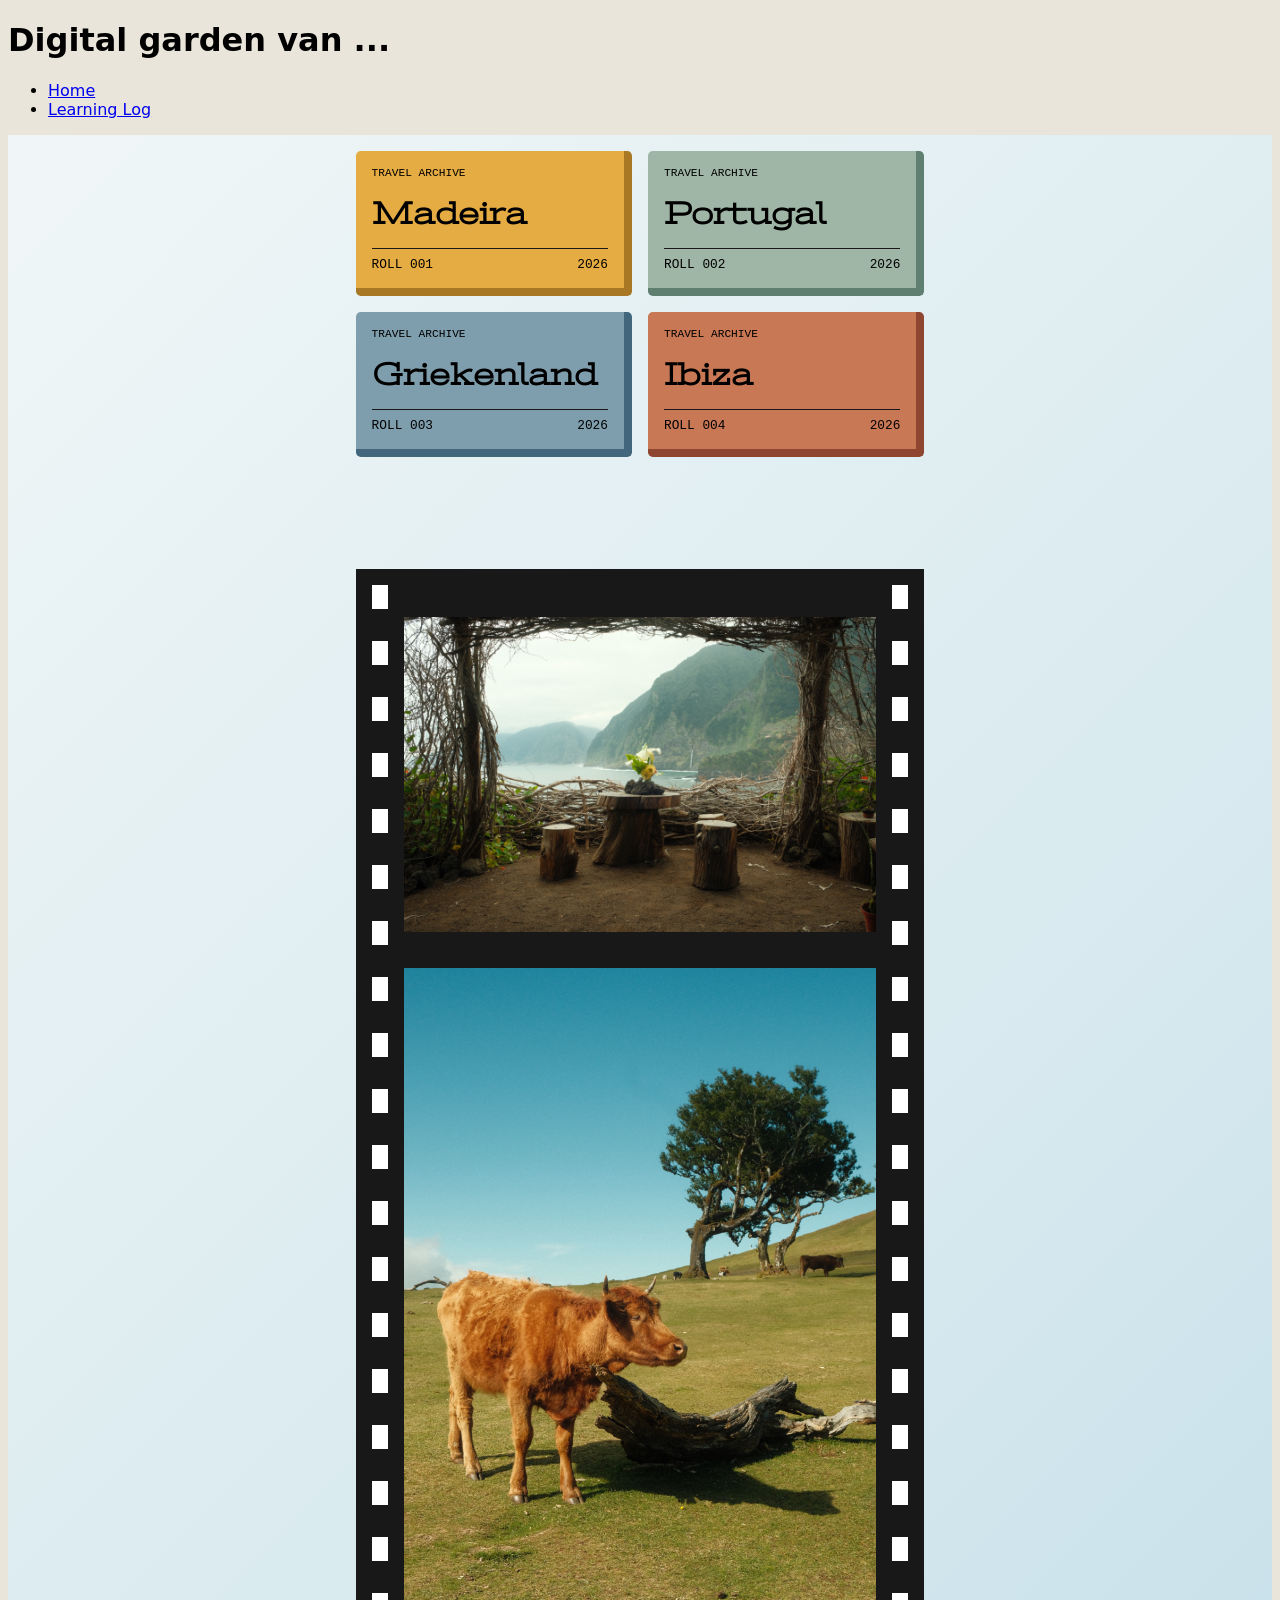
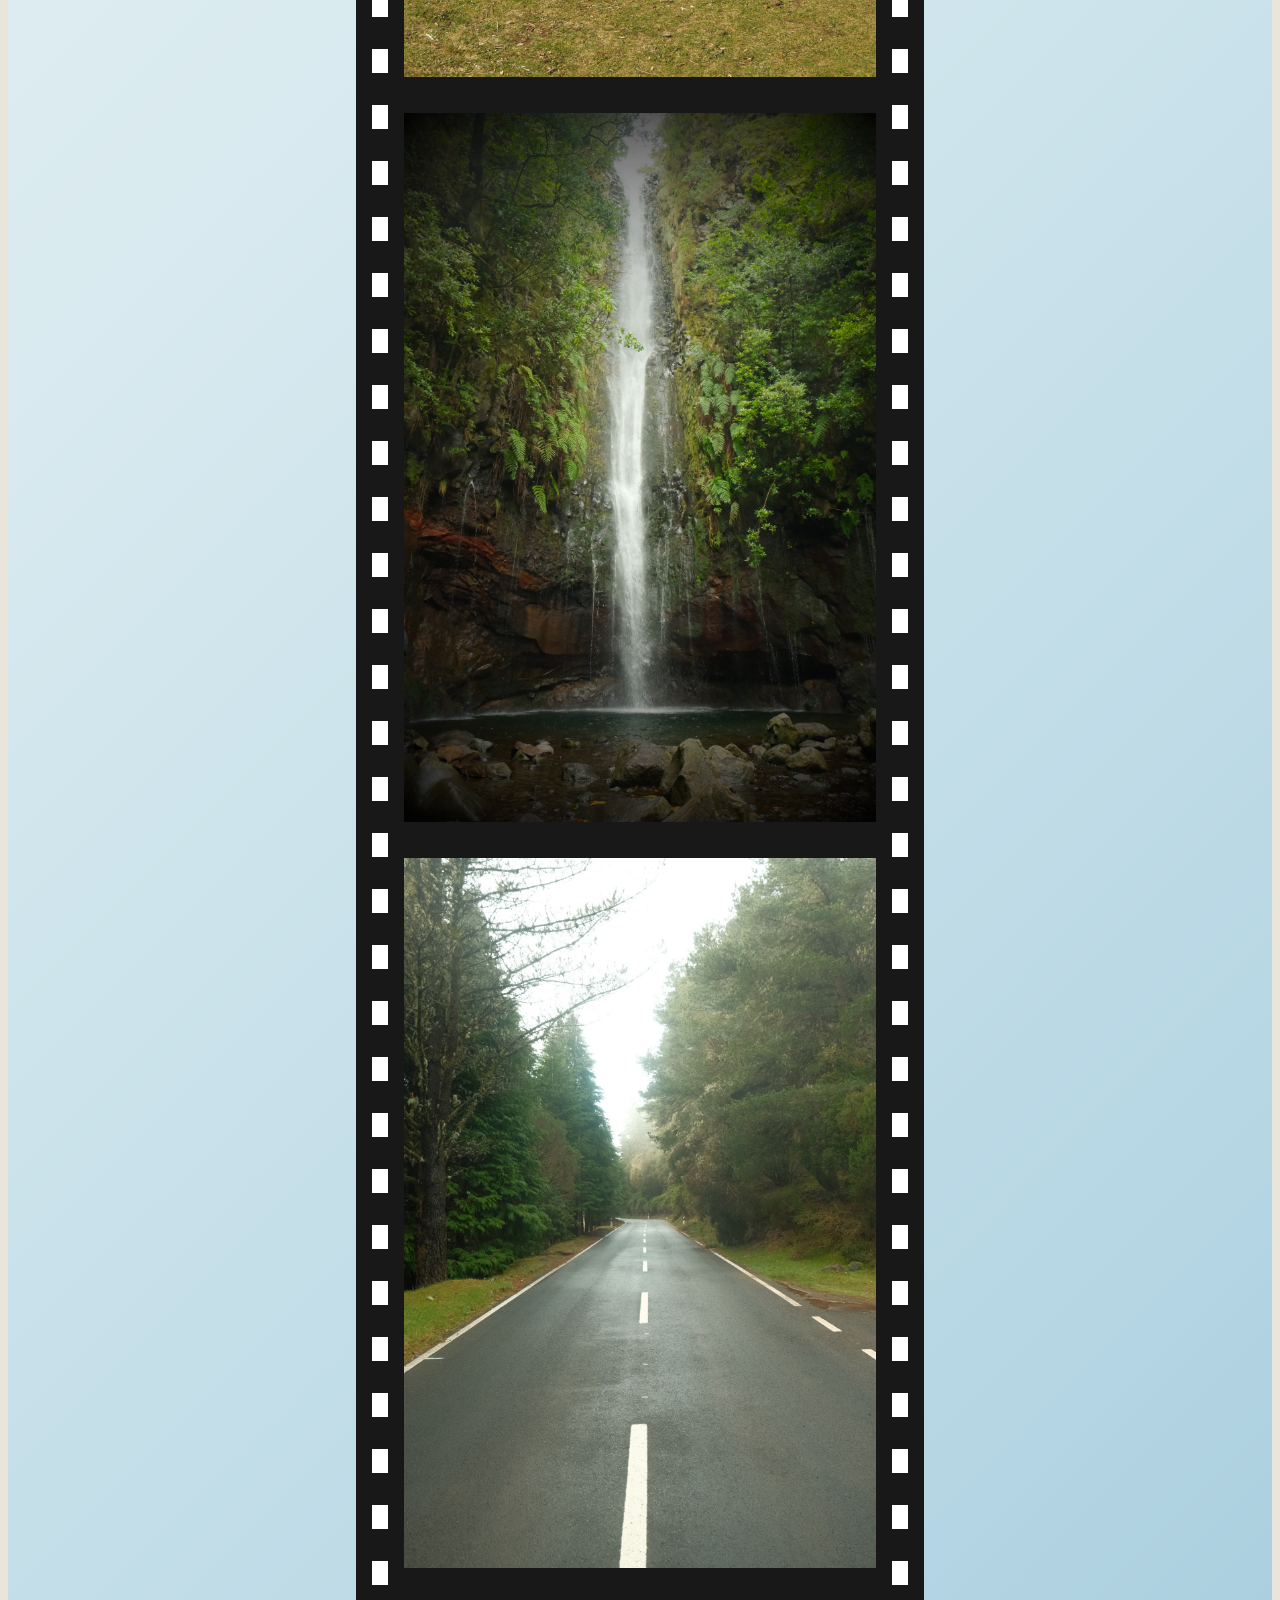
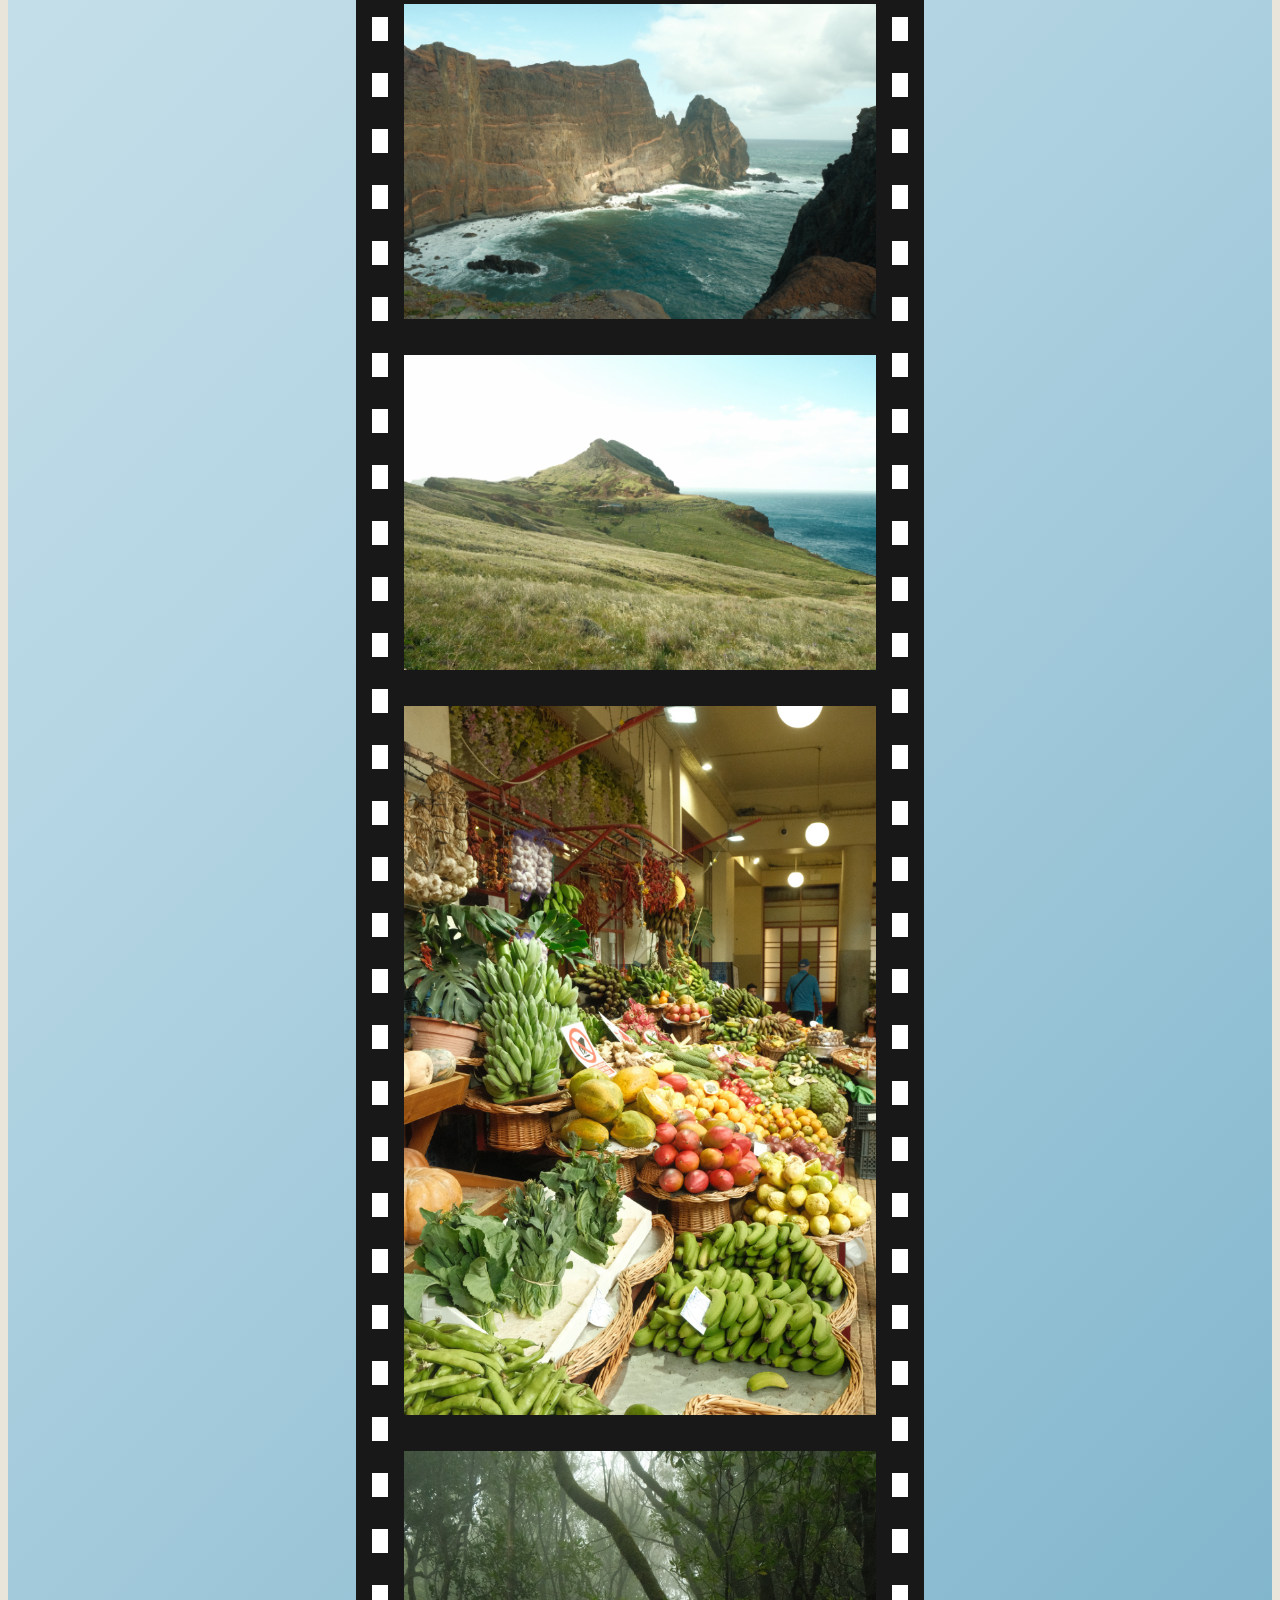
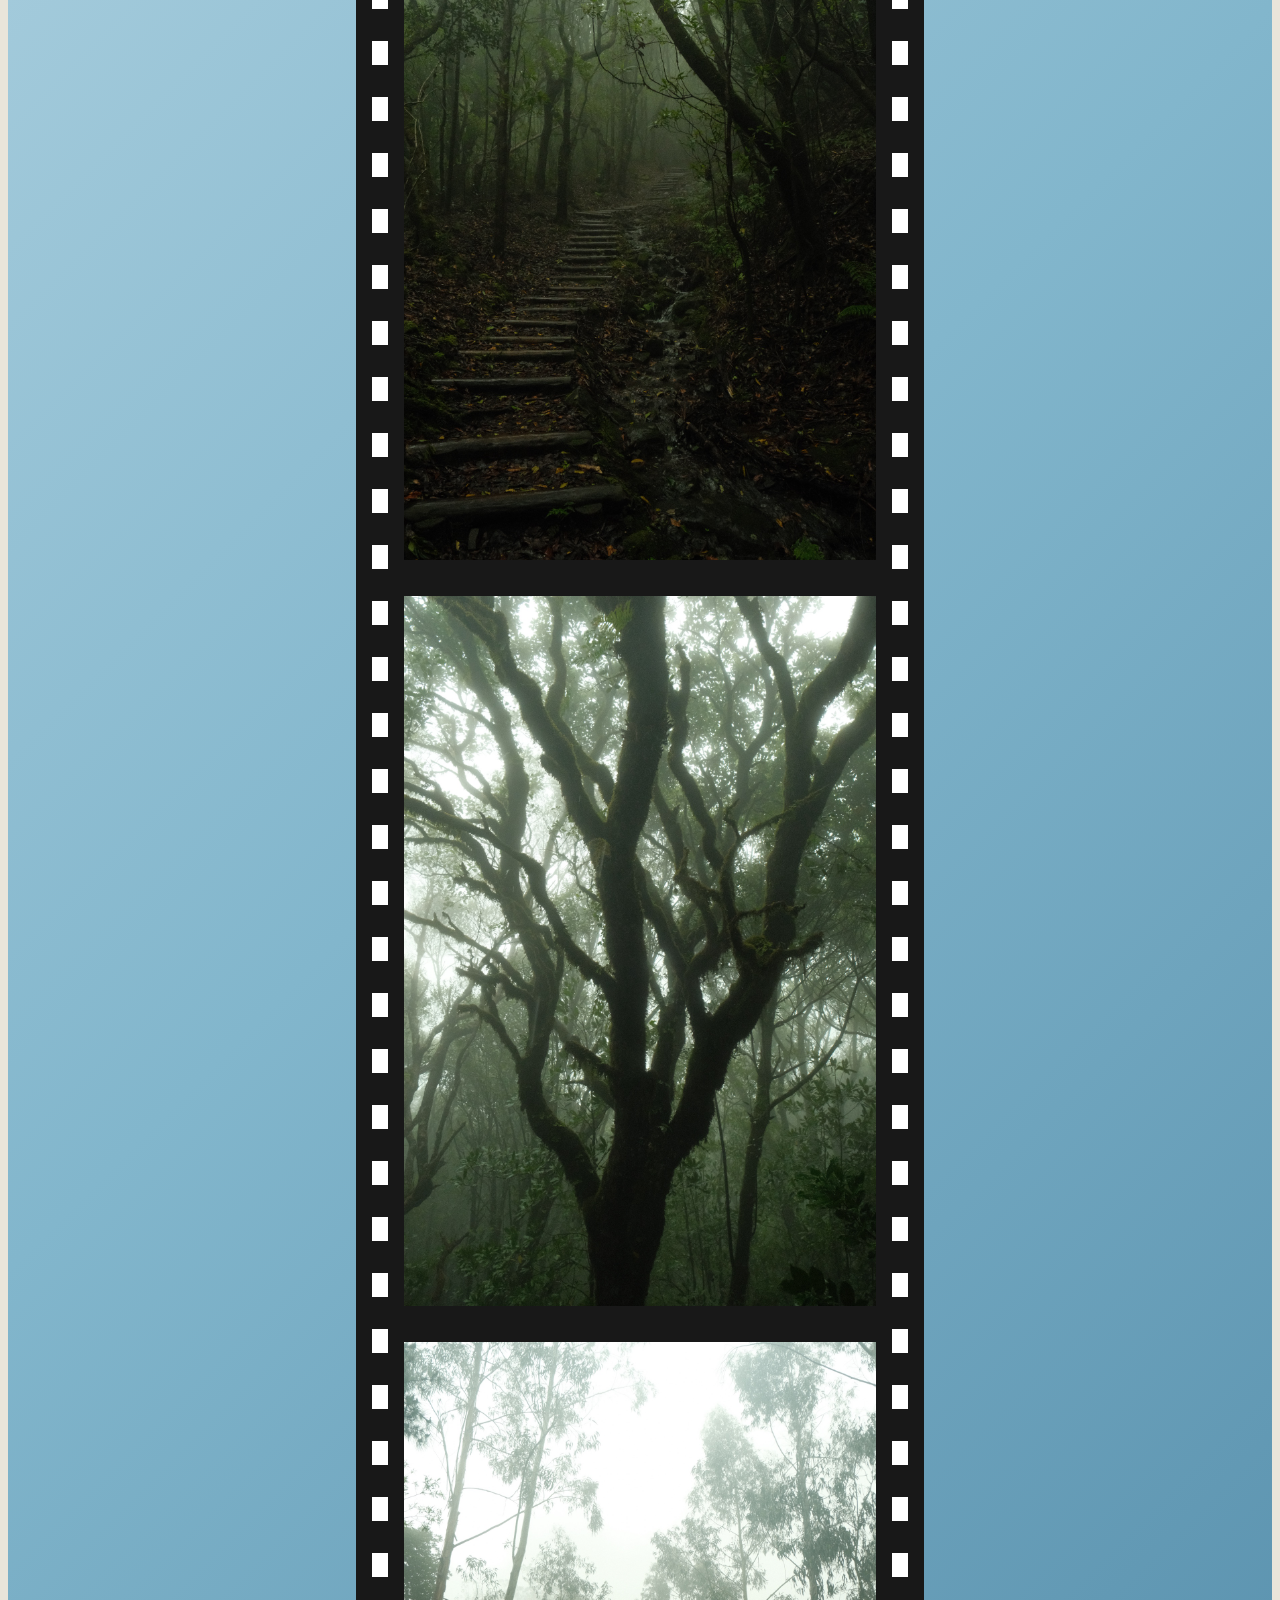
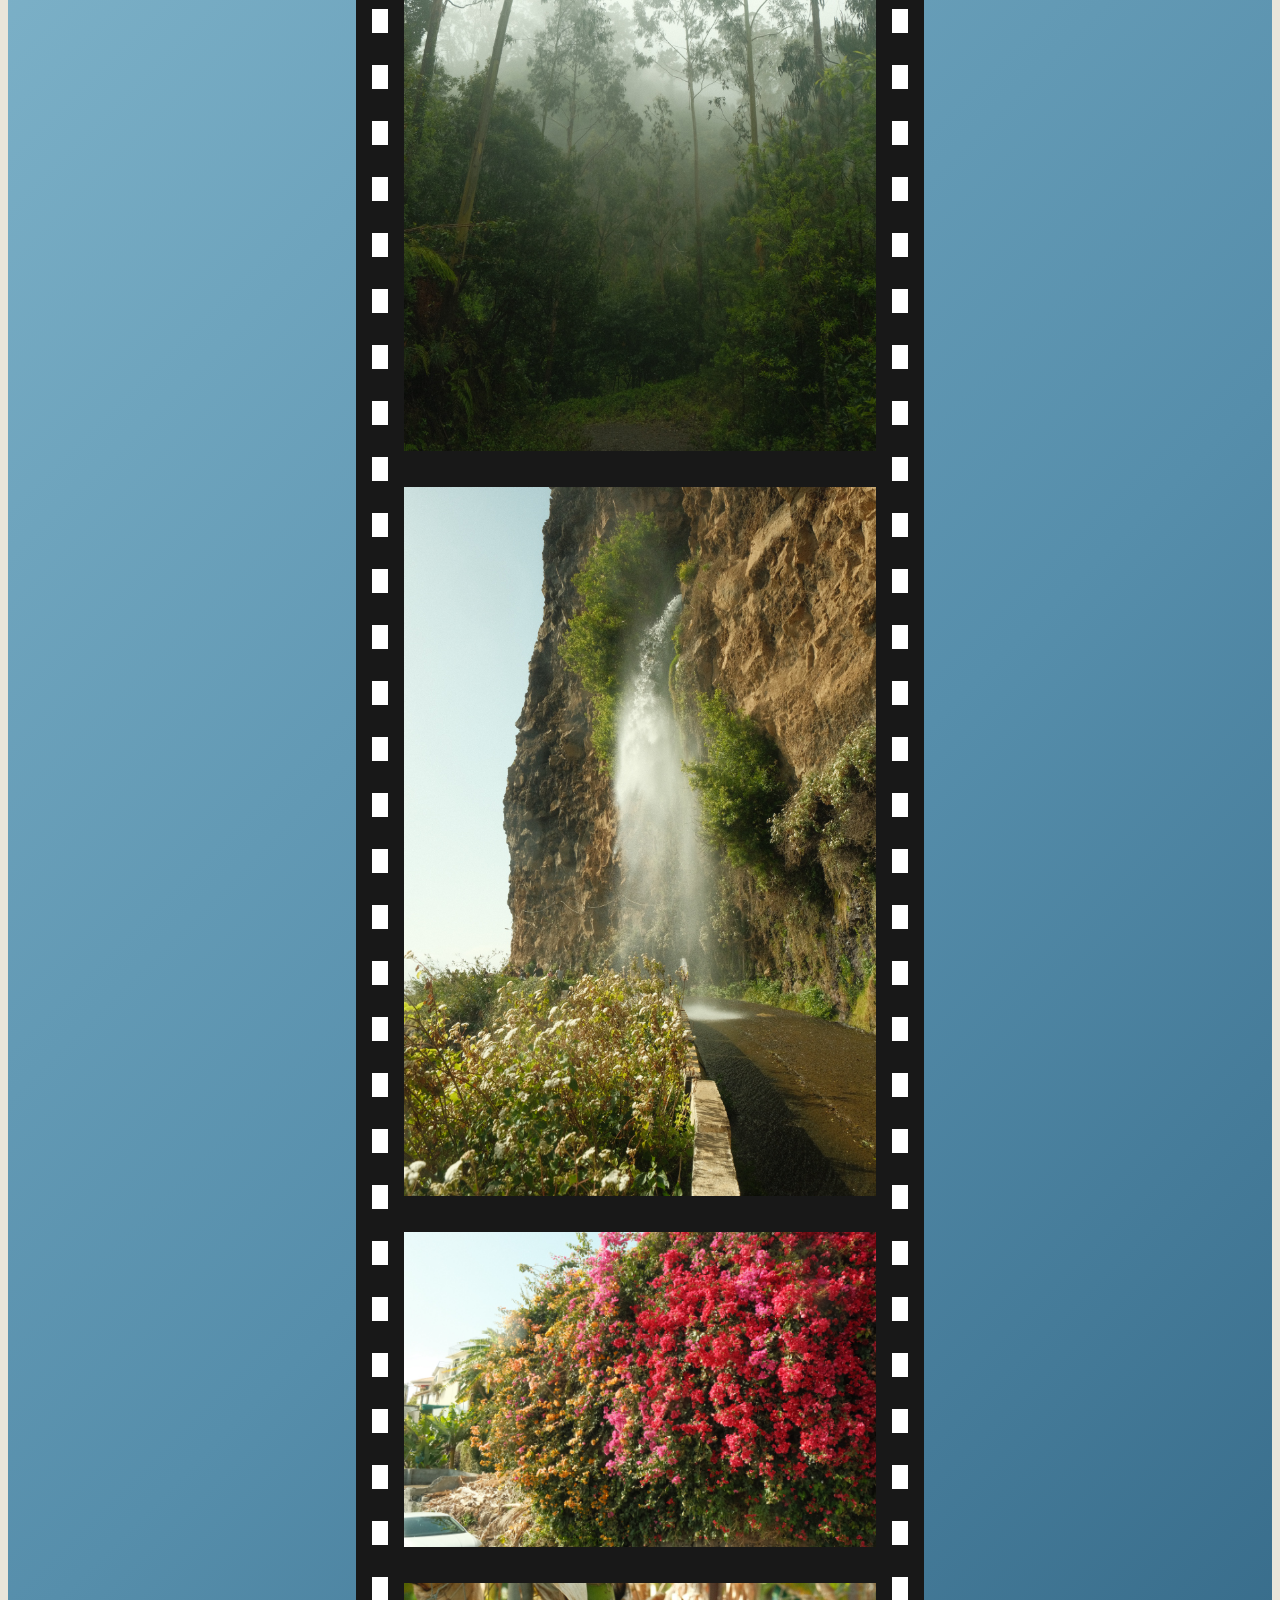
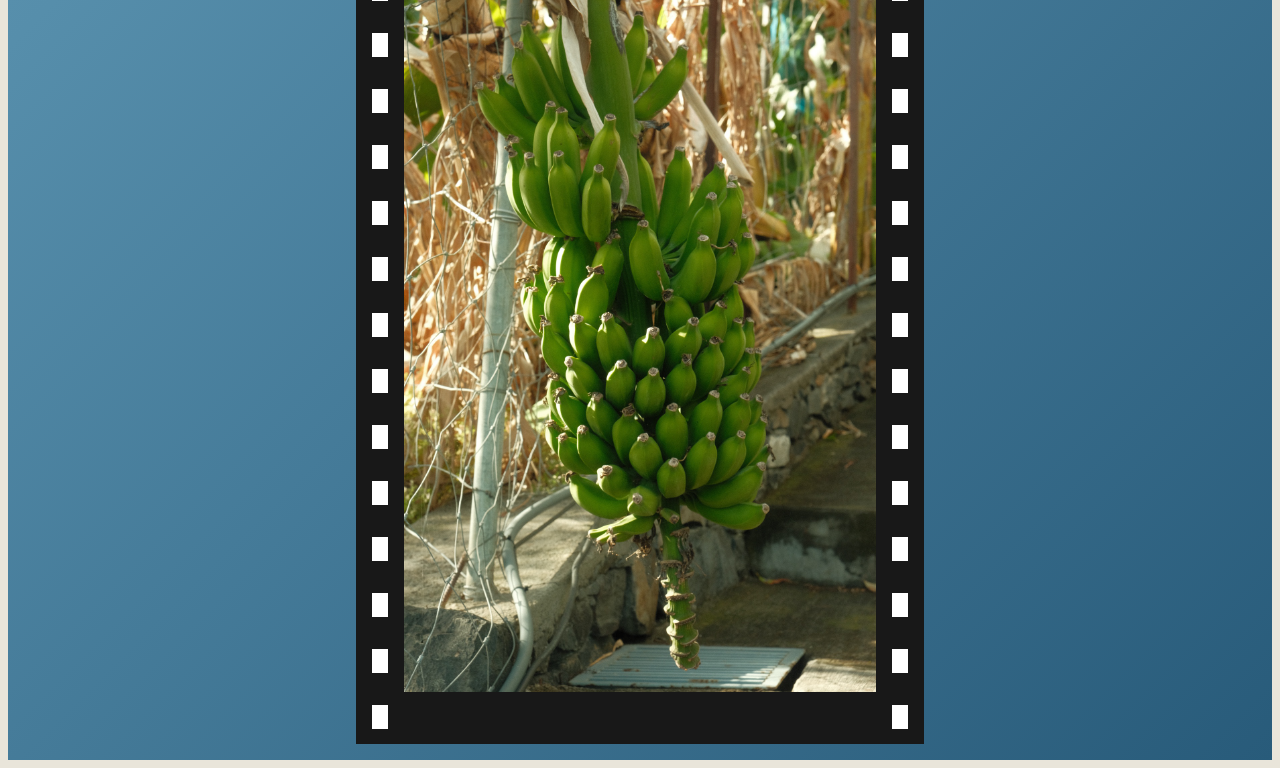
==== commit 16c90dd2: "Verdere aanpassingen gedaan aan filmrollen" ====
--- a/index.html
+++ b/index.html
@@ -28,14 +28,36 @@
         <nav>
           <ul class="reisrollen">
             <li class="reisrol">
-              <span>TRAVEL ARCHIVE</span>
+              <span class="roltitel">TRAVEL ARCHIVE</span>
               <h3>Madeira</h3>
-              <span>ROLL 001 2026</span>
+              <div class="rolinfo">
+                <span>ROLL 001</span>
+                <span>2026</span>
+              </div>
             </li>
             <li class="reisrol">
-              <span>TRAVEL ARCHIVE</span>
+              <span class="roltitel">TRAVEL ARCHIVE</span>
               <h3>Portugal</h3>
-              <span>ROLL 002 2026</span>
+              <div class="rolinfo">
+                <span>ROLL 002</span>
+                <span>2026</span>
+              </div>
+            </li>
+            <li class="reisrol">
+              <span class="roltitel">TRAVEL ARCHIVE</span>
+              <h3>Griekenland</h3>
+              <div class="rolinfo">
+                <span>ROLL 003</span>
+                <span>2026</span>
+              </div>
+            </li>
+            <li class="reisrol">
+              <span class="roltitel">TRAVEL ARCHIVE</span>
+              <h3>Ibiza</h3>
+              <div class="rolinfo">
+                <span>ROLL 004</span>
+                <span>2026</span>
+              </div>
             </li>
           </ul>
         </nav>
--- a/css/normal.css
+++ b/css/normal.css
@@ -9,6 +9,20 @@
   font-style: normal;
 }
 
+@font-face {
+  font-family: "Stint Ultra Expanded";
+  src: url(../fonts/StintUltraExpanded-Regular.ttf);
+  font-weight: 400;
+  font-style: normal;
+}
+
+@font-face {
+  font-family: "Stint Ultra Condensed";
+  src: url(../fonts/StintUltraCondensed-Regular.ttf);
+  font-weight: 400;
+  font-style: normal;
+}
+
 /**************************
 * MARK: Custom properties
 **************************/
@@ -61,6 +75,15 @@
   display: flex;
   flex-direction: column;
   align-items: center;
+  background-image: repeating-linear-gradient(
+    135deg in oklch,
+    #f0f6f7,
+    #d7e9ef,
+    #b4d5e3,
+    #82b6cc,
+    #568eab,
+    #285b7a
+  );
 }
 
 /* filmrol styling */
@@ -124,7 +147,16 @@
 
 .reisoverzicht {
   width: 45%;
-  max-width: 60rem;
+
+  @media (max-width: 70rem) {
+    width: 70%;
+  }
+
+  @media (max-width: 40rem) {
+    width: 90%;
+  }
+
+  margin-bottom: 5rem;
 }
 
 .reisrollen {
@@ -140,9 +172,62 @@
   padding: 0;
 }
 
-.reisrollen li {
+.reisrol {
+  display: flex;
+  flex-direction: column;
+
+  padding: 1rem;
+
+  border-radius: 0.3rem;
+}
+
+.reisrol:nth-child(1) {
   background-color: #e5ac43;
-  padding: 2rem;
+  border-bottom: 0.5rem solid #a87824;
+  border-right: 0.5rem solid #a87824;
+}
+
+.reisrol:nth-child(2) {
+  background-color: #9fb5a6;
+  border-bottom: 0.5rem solid #5f8071;
+  border-right: 0.5rem solid #5f8071;
+}
+
+.reisrol:nth-child(3) {
+  background-color: #7f9ead;
+  border-bottom: 0.5rem solid #42677c;
+  border-right: 0.5rem solid #42677c;
+}
+
+.reisrol:nth-child(4) {
+  background-color: #c97855;
+  border-bottom: 0.5rem solid #8f4630;
+  border-right: 0.5rem solid #8f4630;
+}
+
+.roltitel {
+  font-size: 0.7rem;
+}
+
+.reisrol h3 {
+  font-family: "Stint Ultra Expanded", serif;
+  font-size: 2rem;
+  margin: 1rem 0;
+}
+
+.rolinfo {
+  display: flex;
+  flex-direction: row;
+  justify-content: space-between;
+  border-top: 0.08rem solid #181818;
+  padding-top: 0.5rem;
+
+  font-size: 0.8rem;
+}
+
+.roltitel,
+.rolinfo {
+  font-family: "Courier New", Courier, monospace;
 }
 
 /**************************
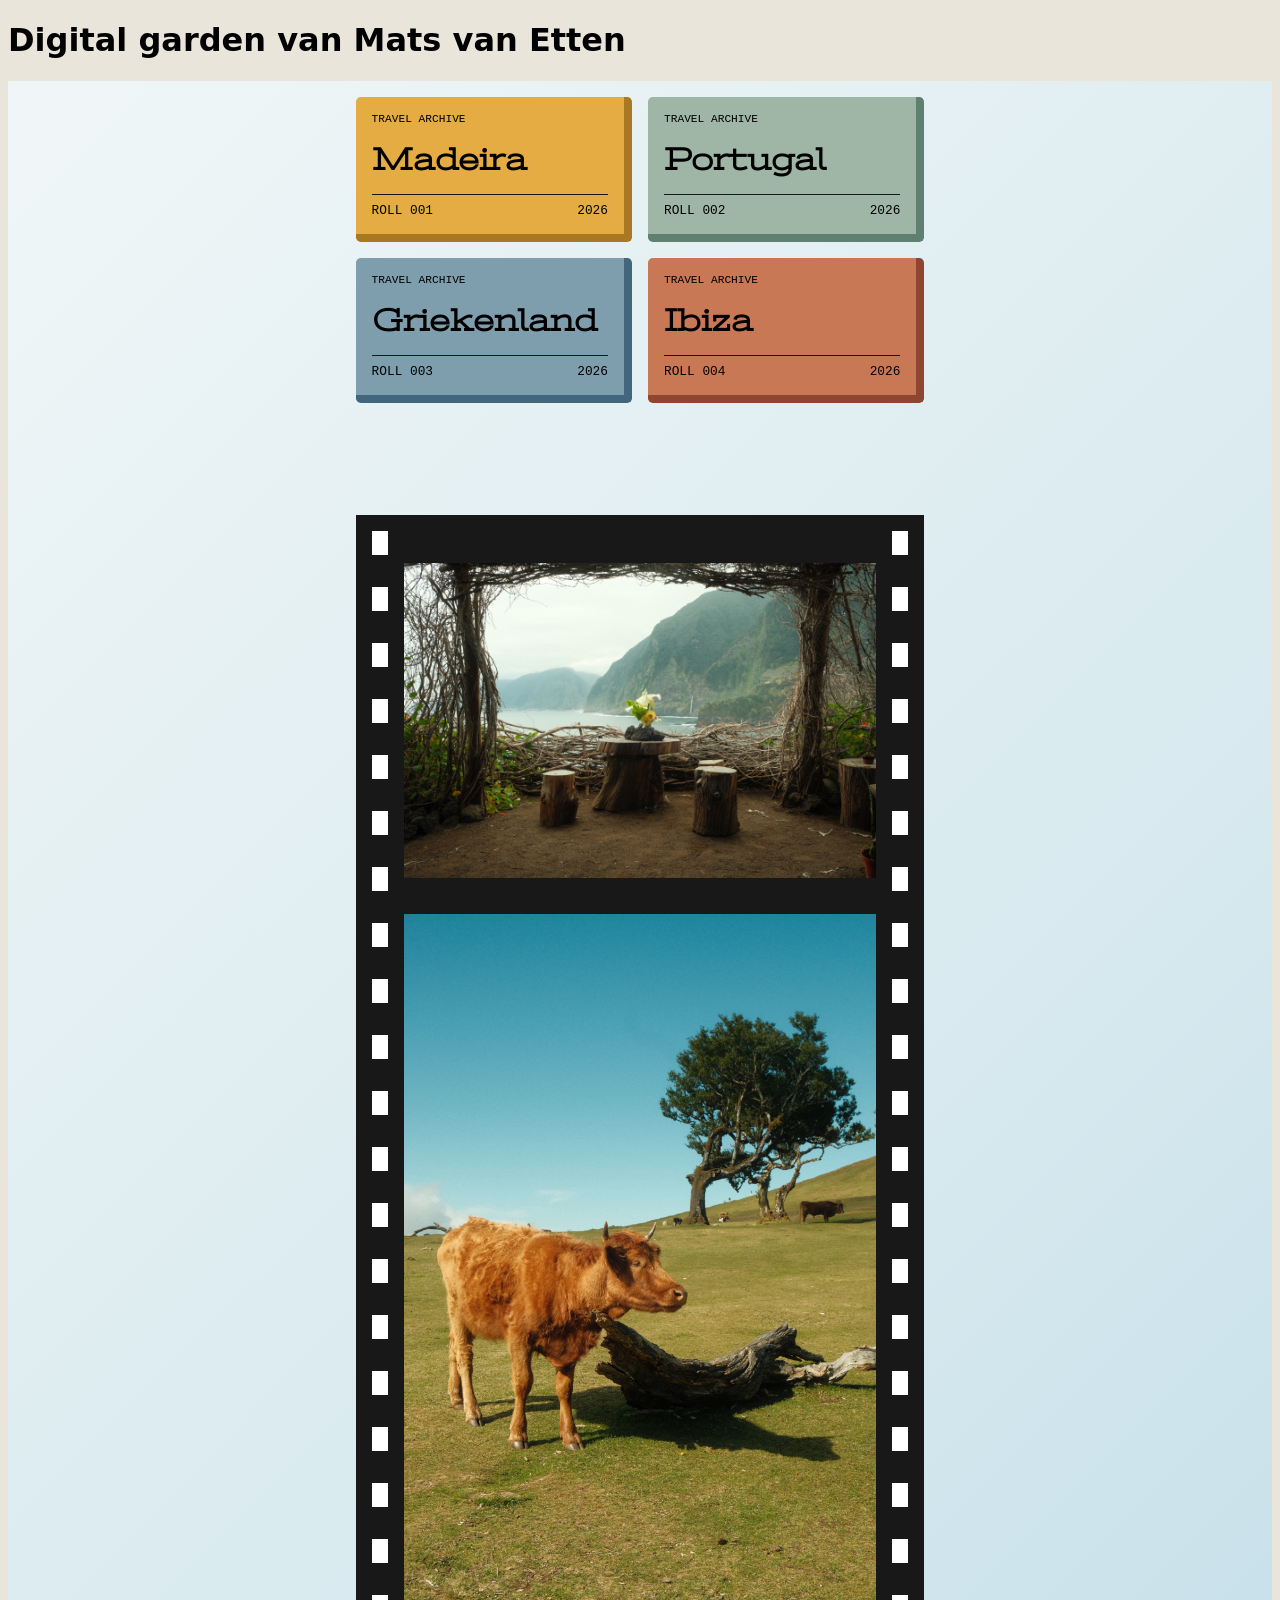
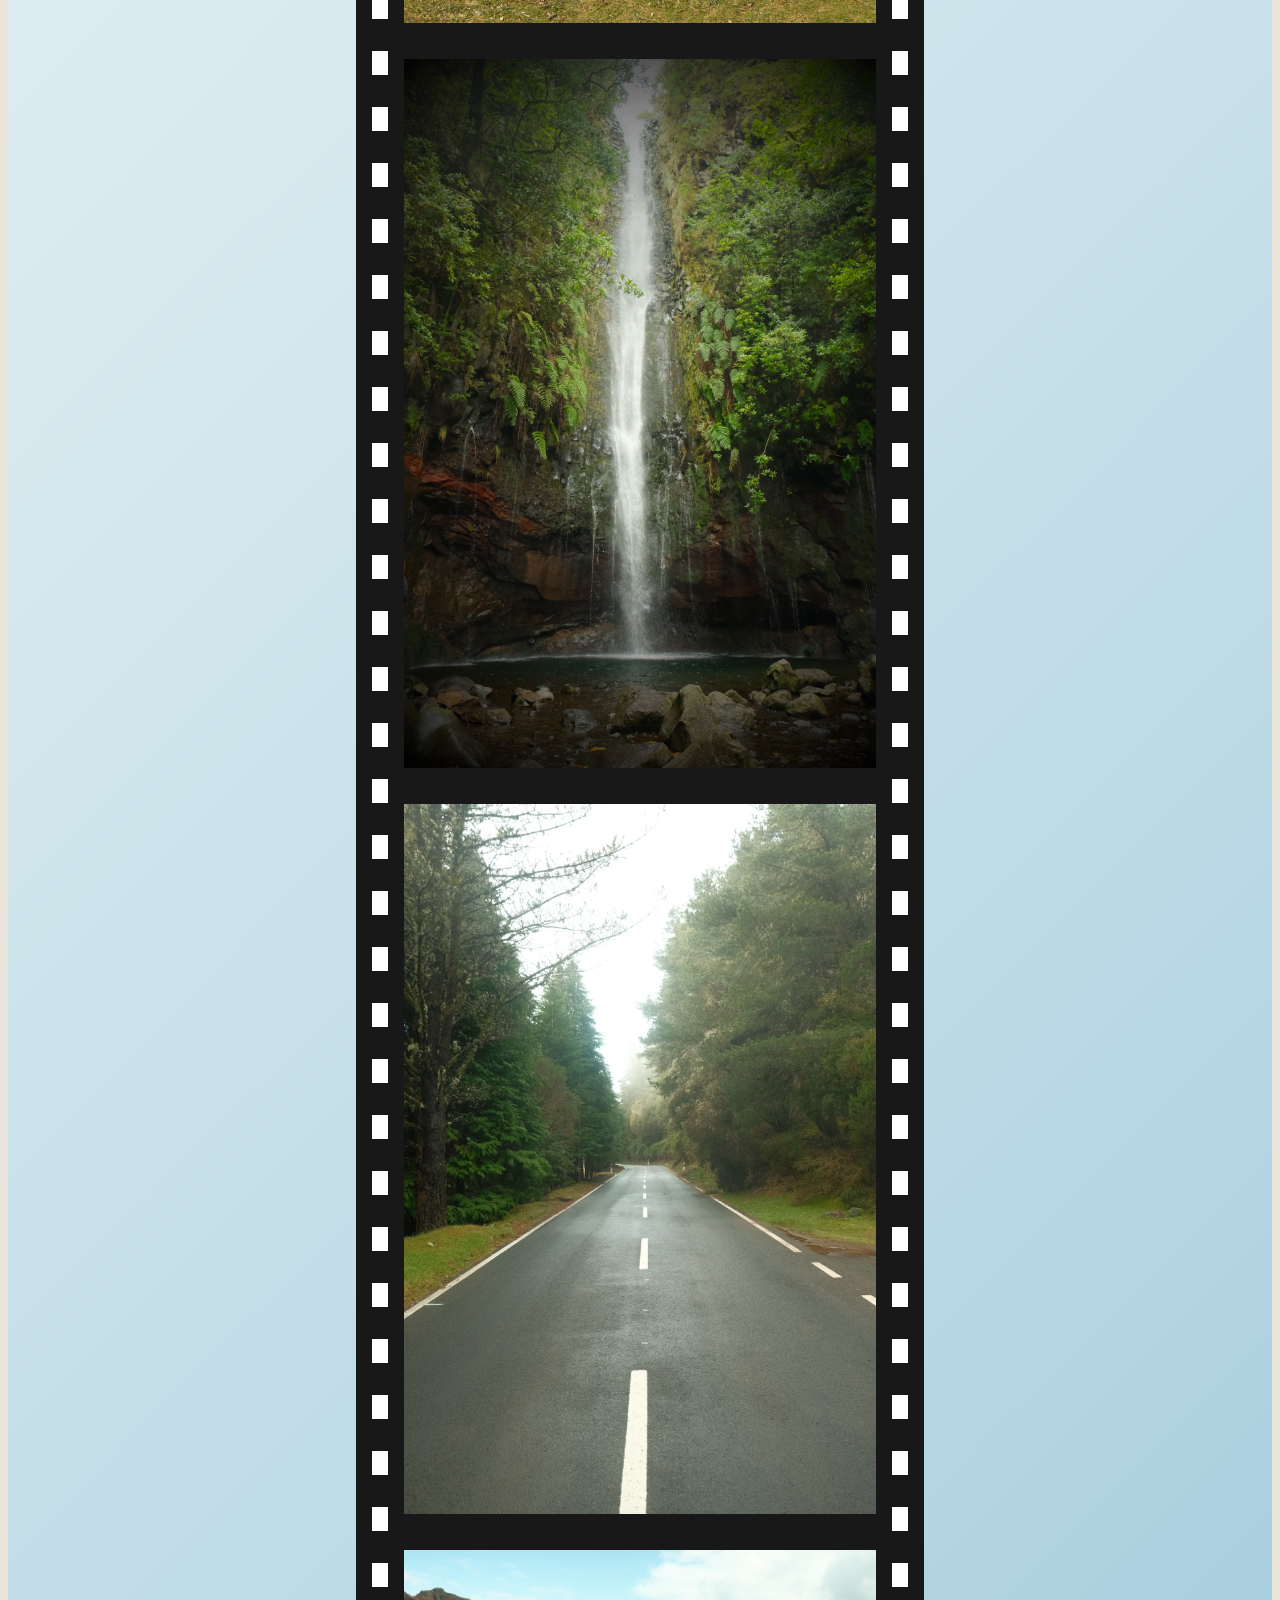
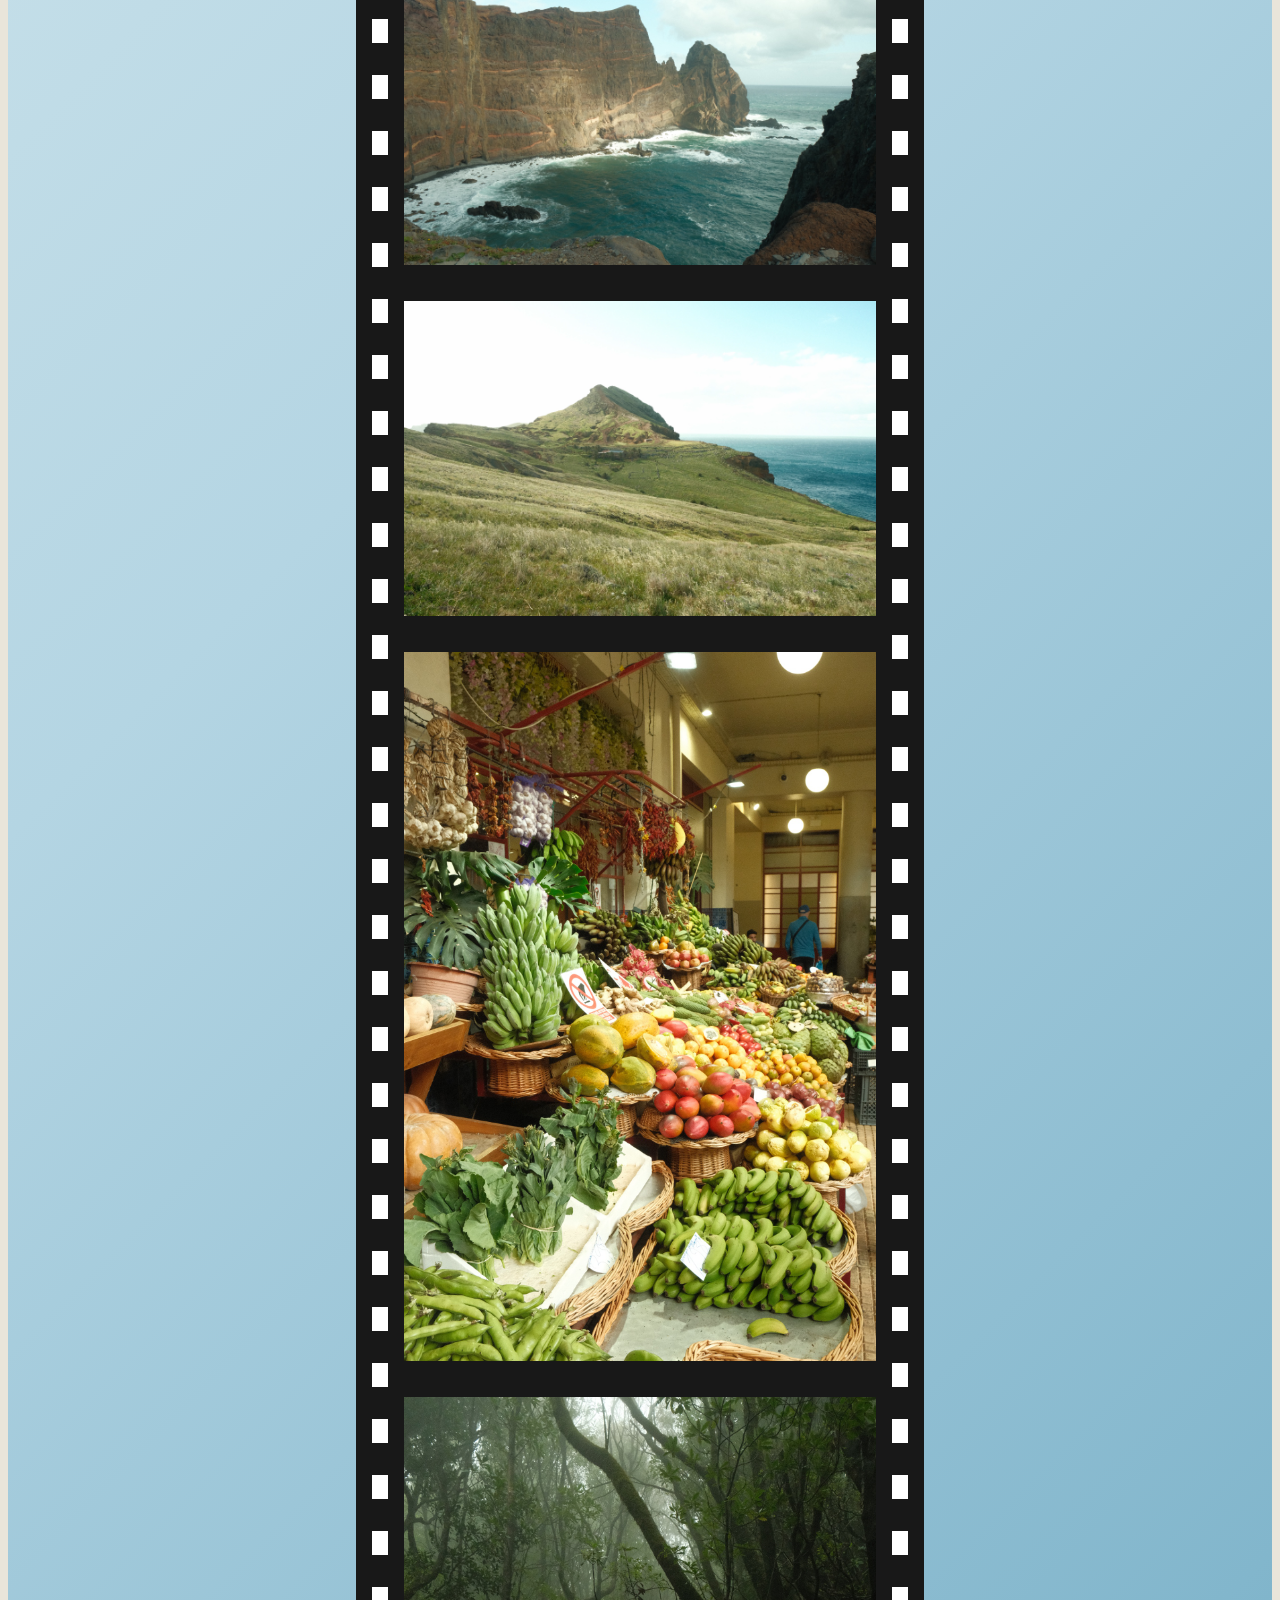
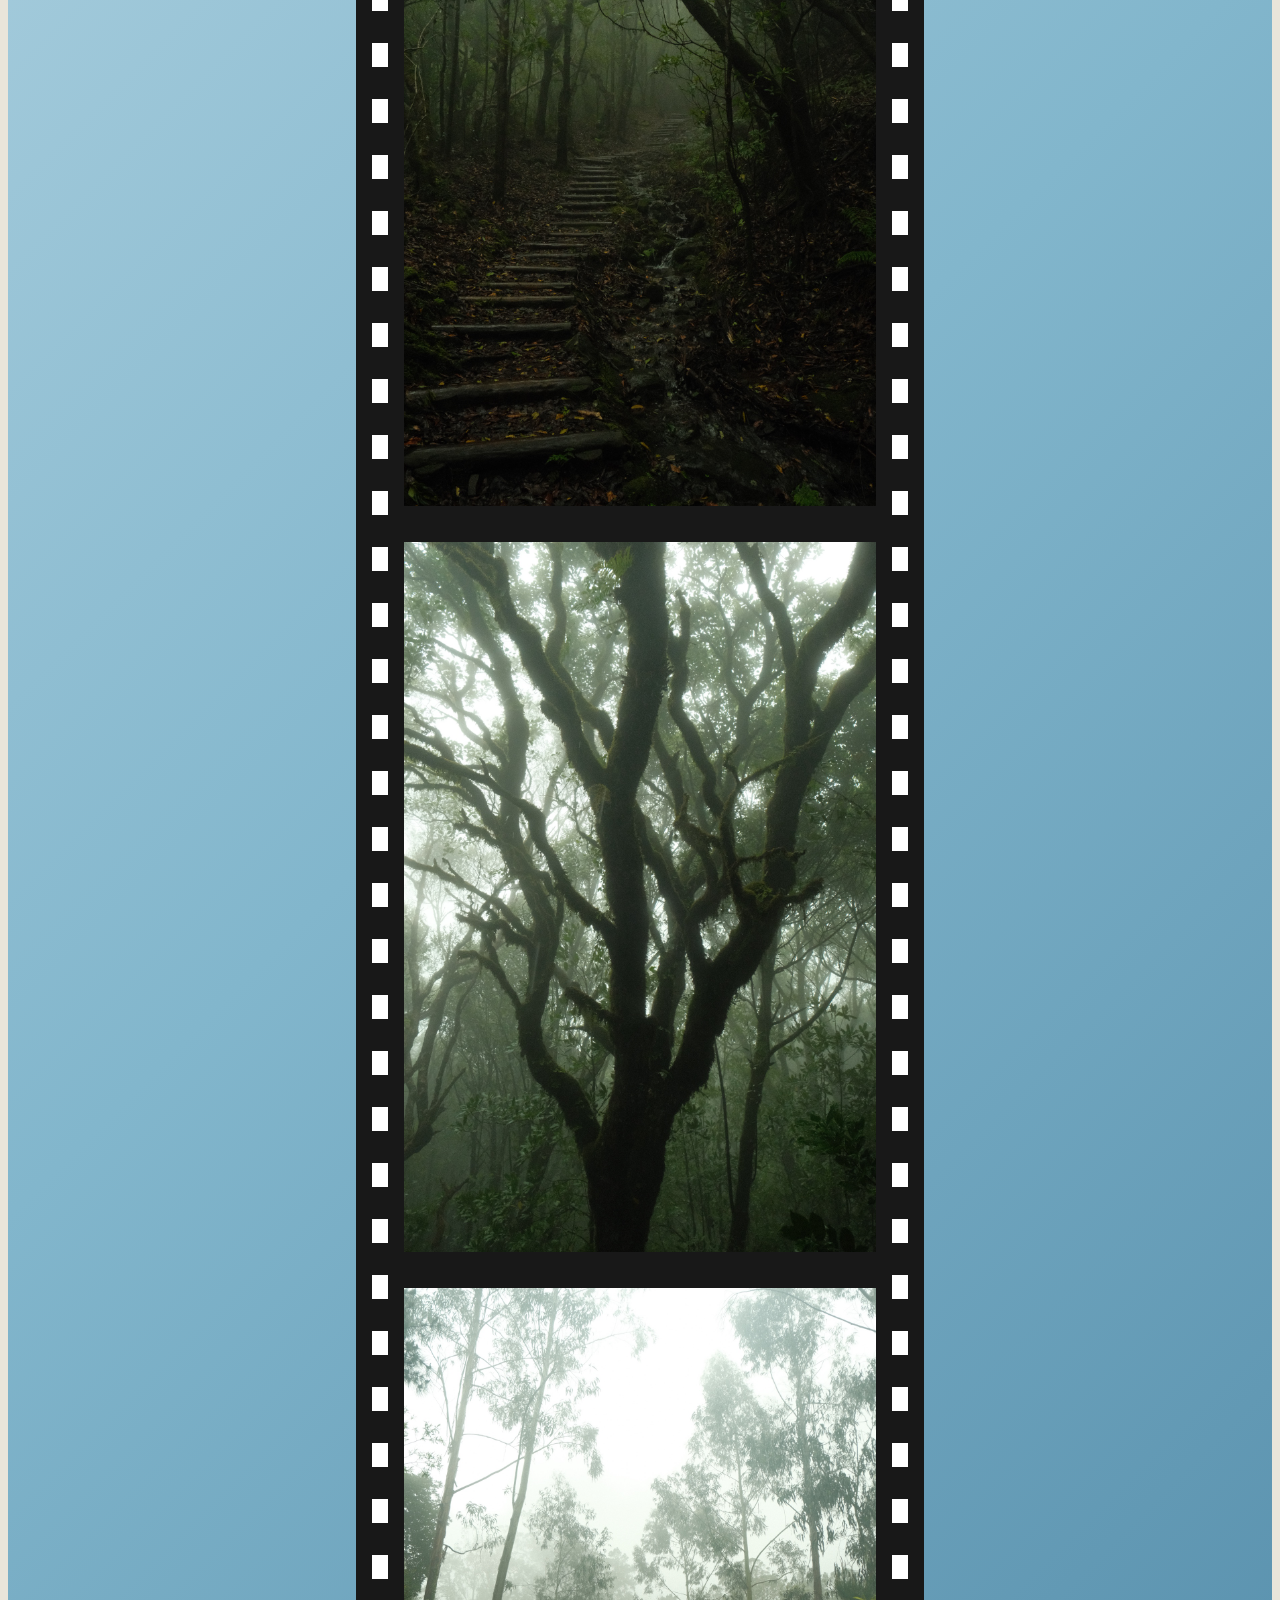
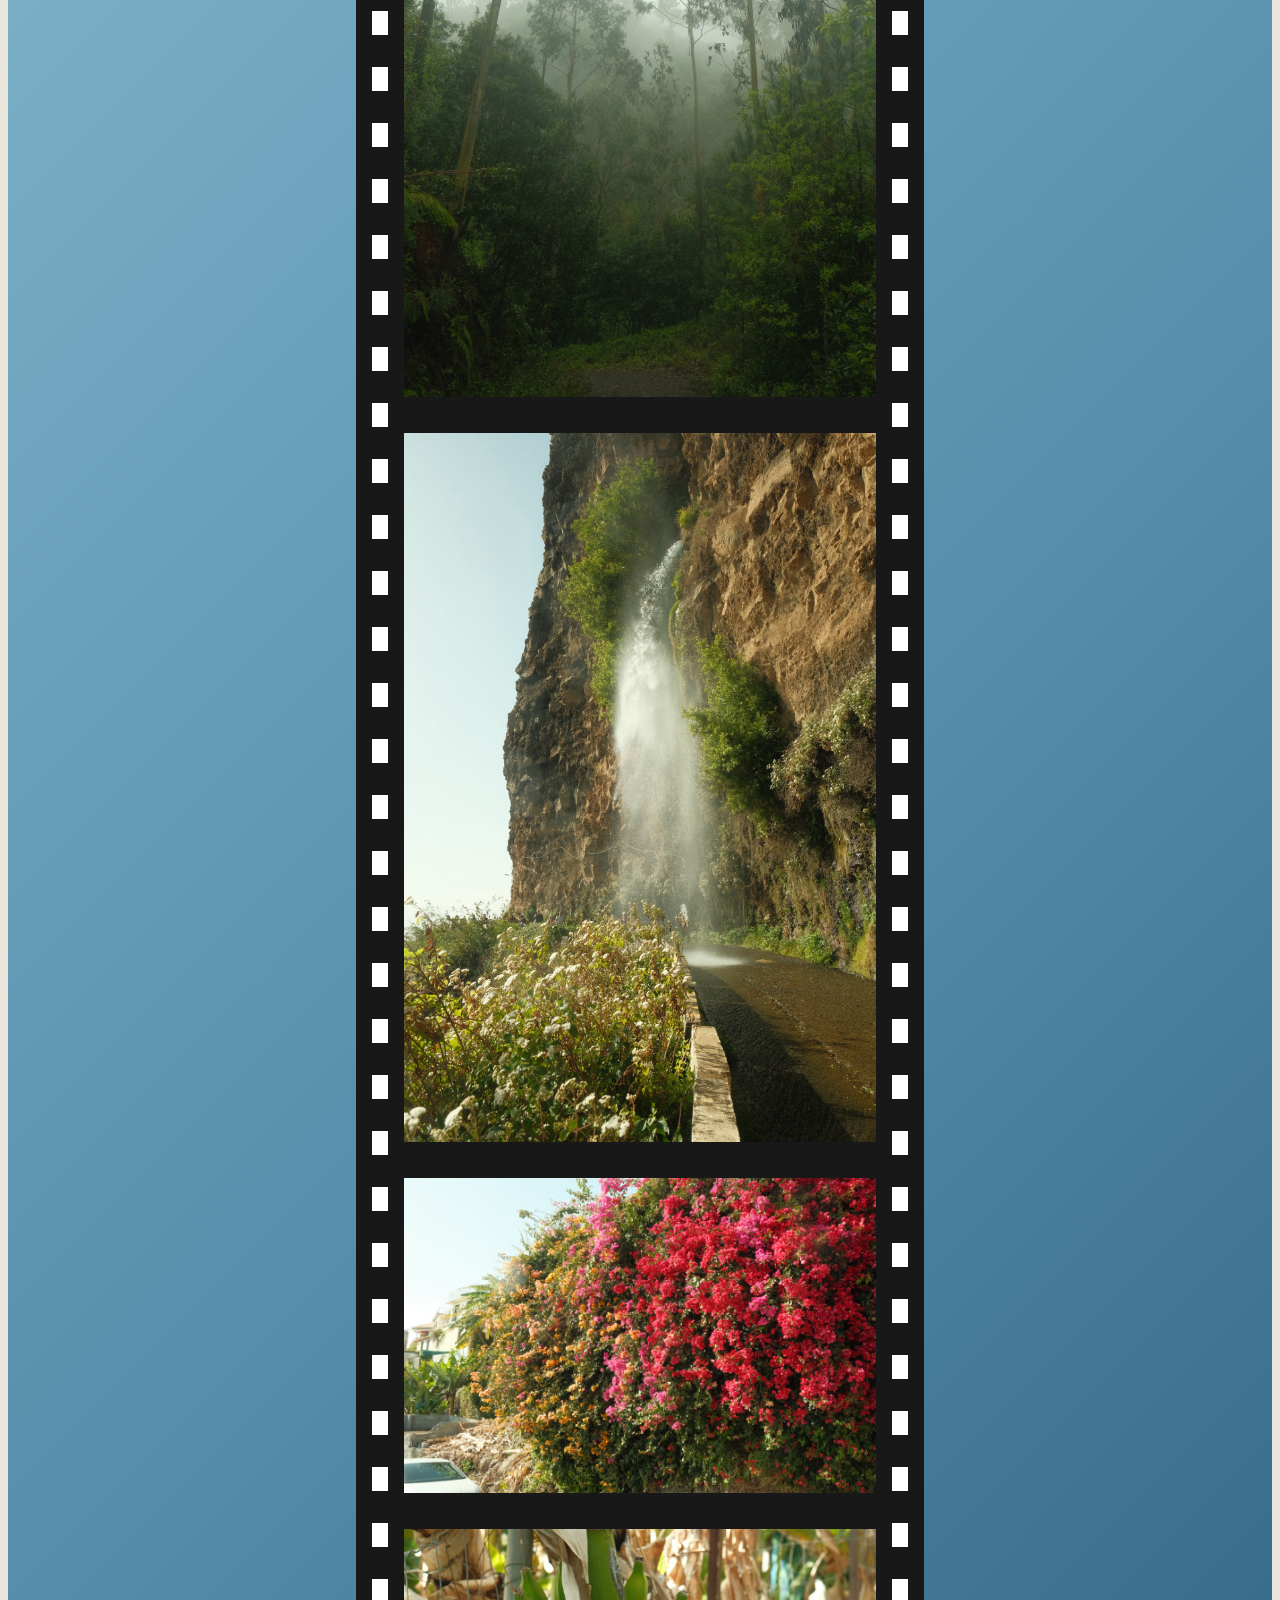
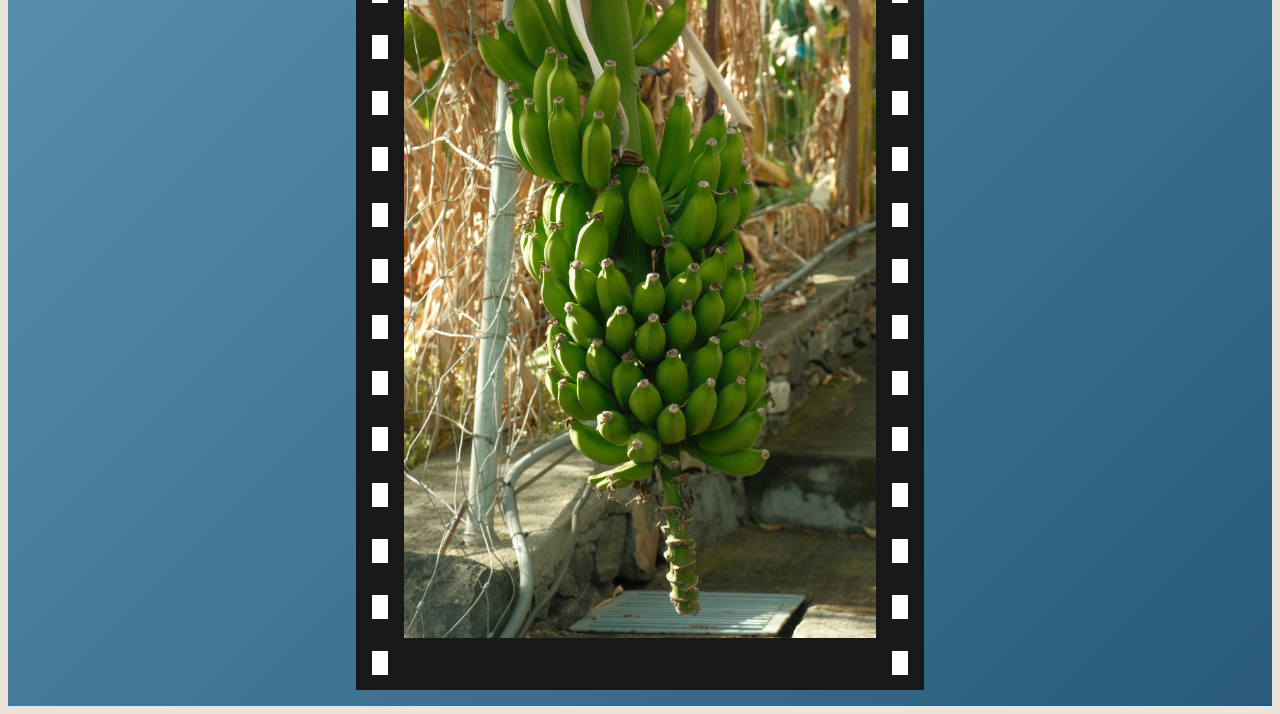
==== commit e2dd4c2e: "Readme aangepast" ====
--- a/index.html
+++ b/index.html
@@ -14,13 +14,7 @@
   </head>
   <body>
     <header>
-      <h1>Digital garden van ...</h1>
-      <nav>
-        <ul>
-          <li><a href="index.html">Home</a></li>
-          <li><a href="https://github.com/account/repo">Learning Log</a></li>
-        </ul>
-      </nav>
+      <h1>Digital garden van Mats van Etten</h1>
     </header>
 
     <main>
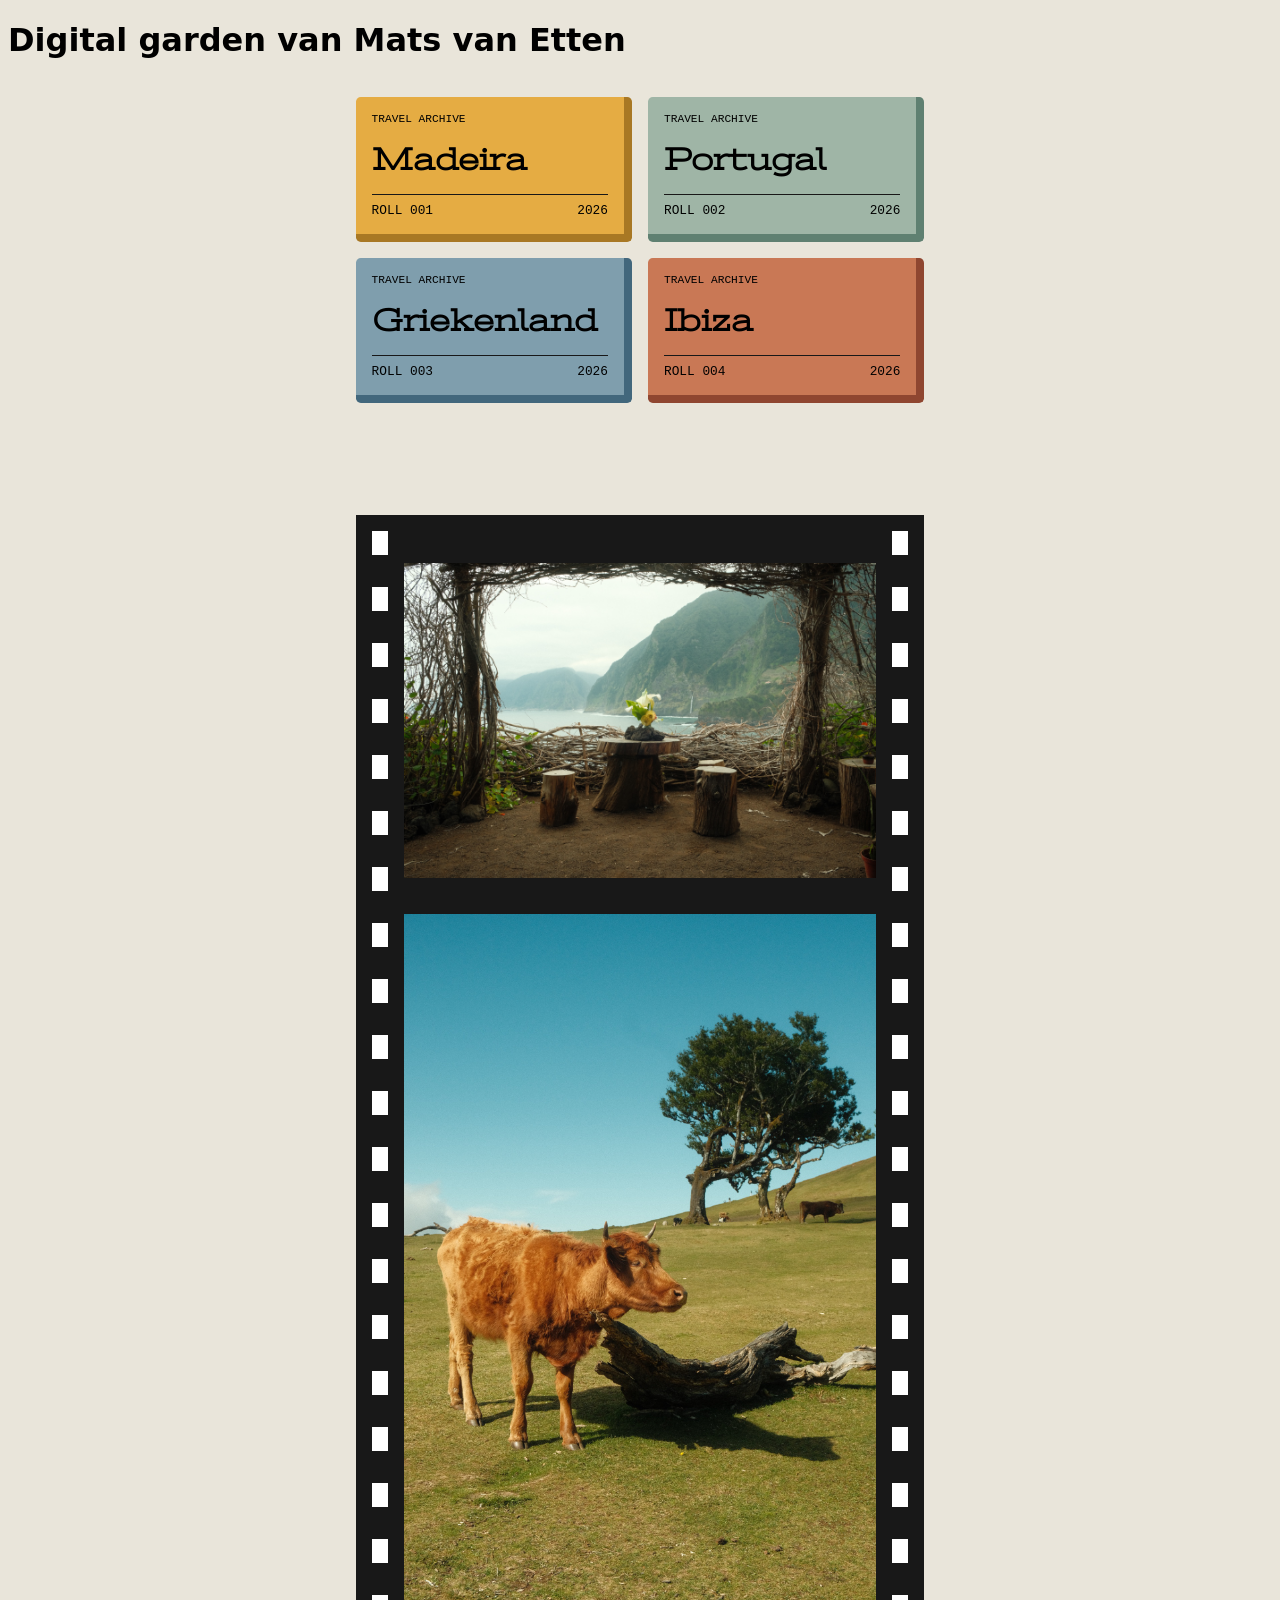
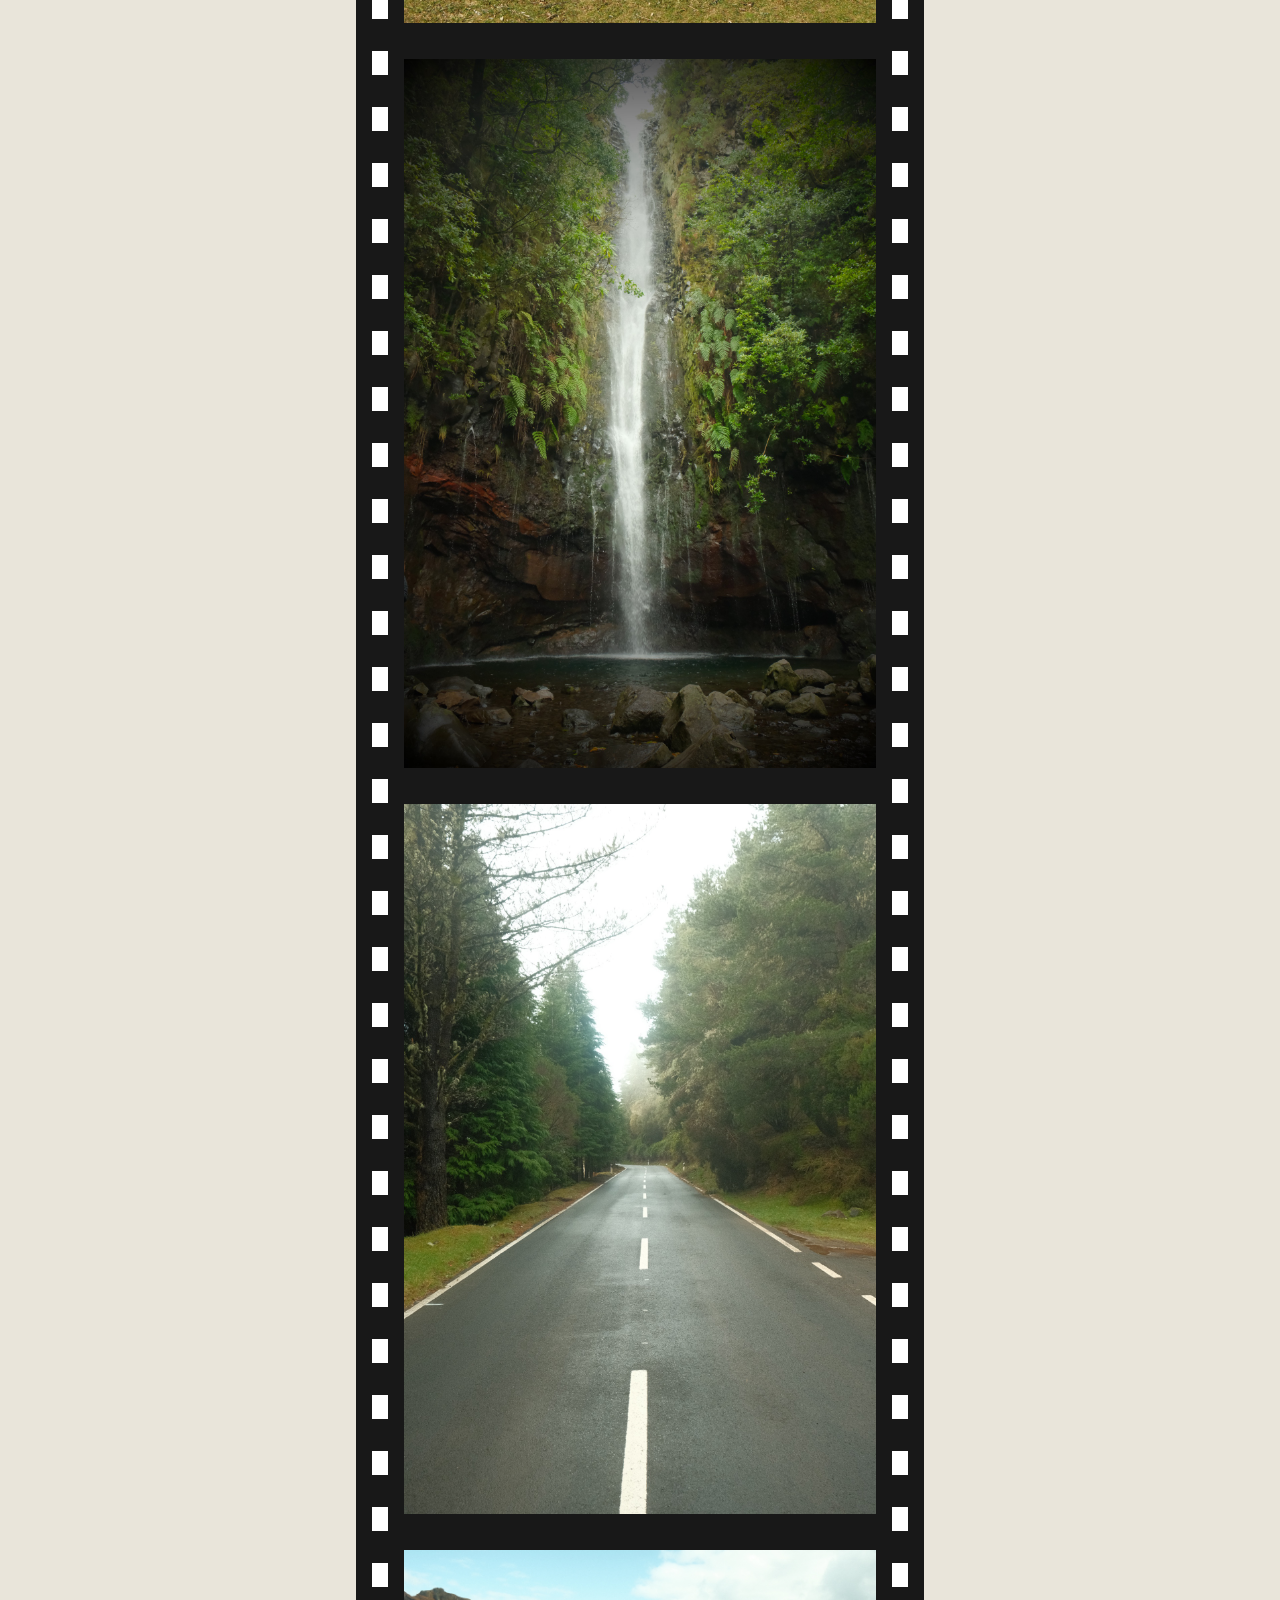
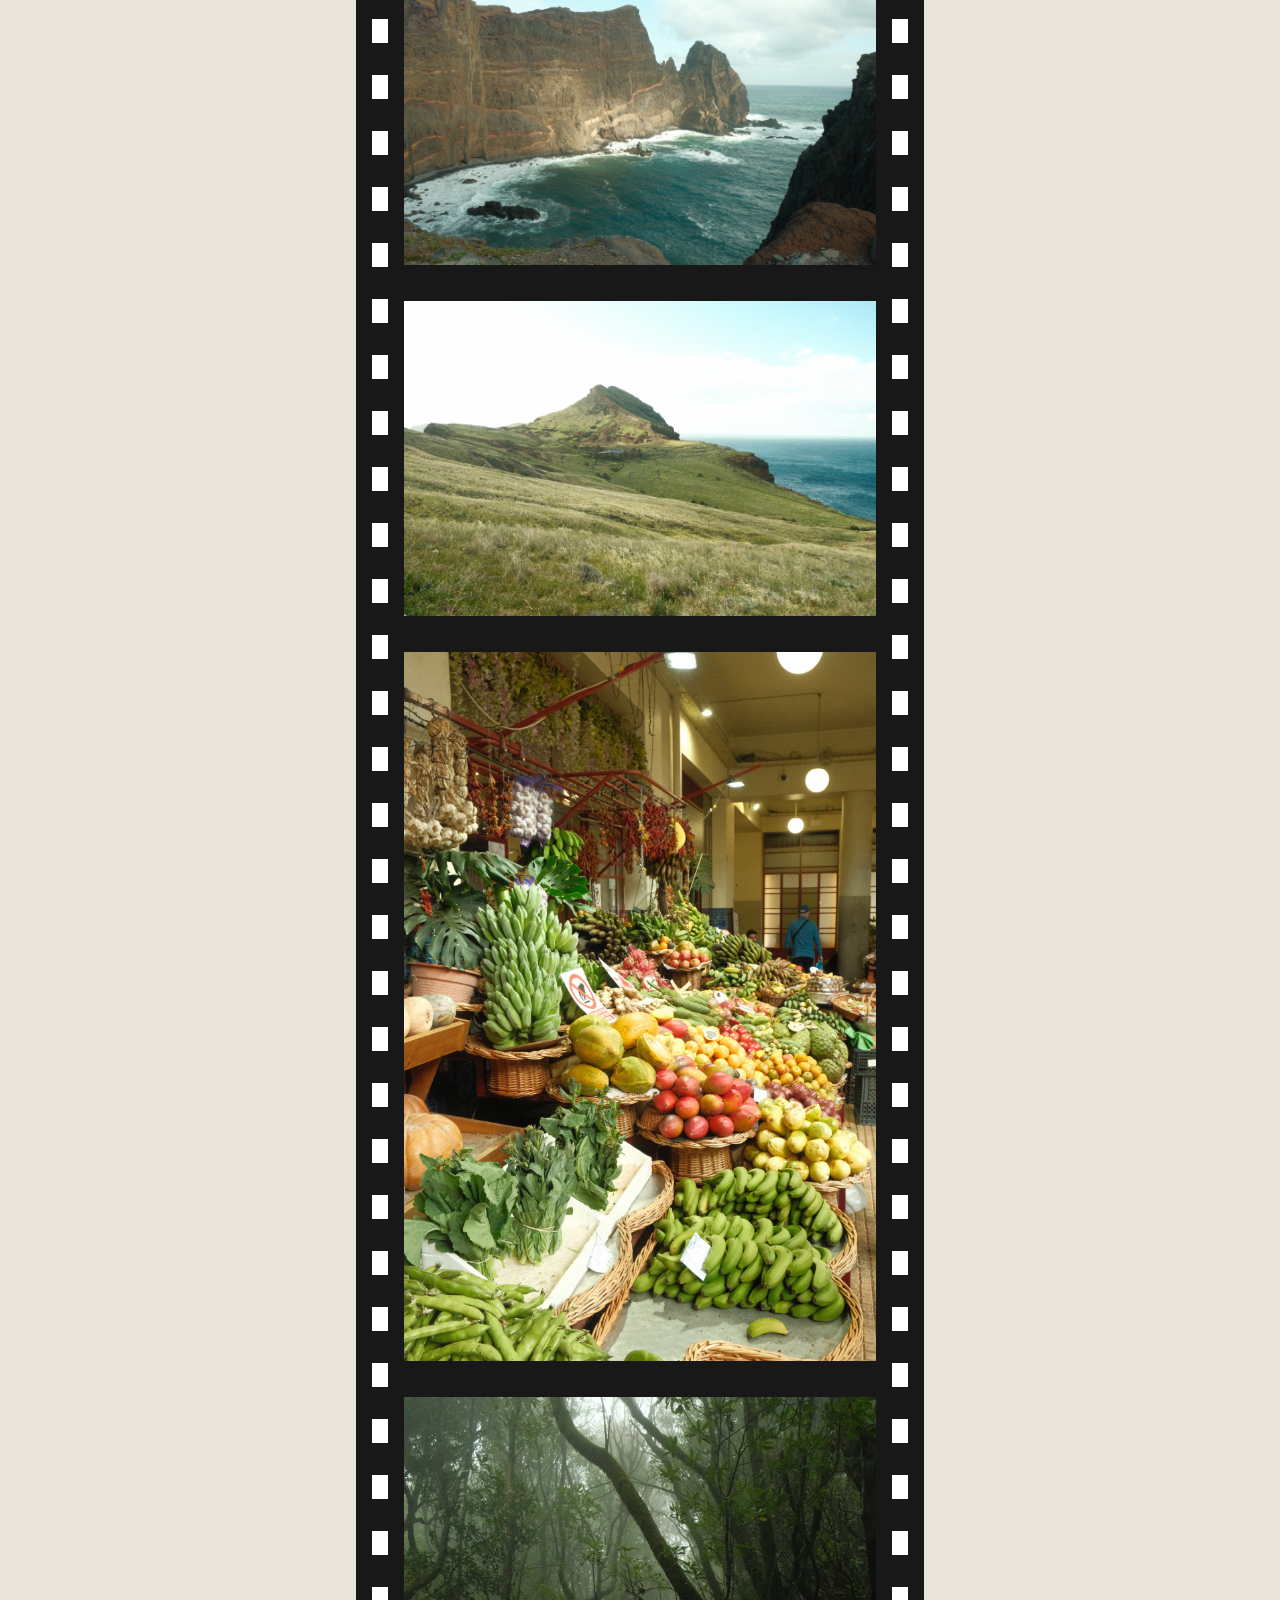
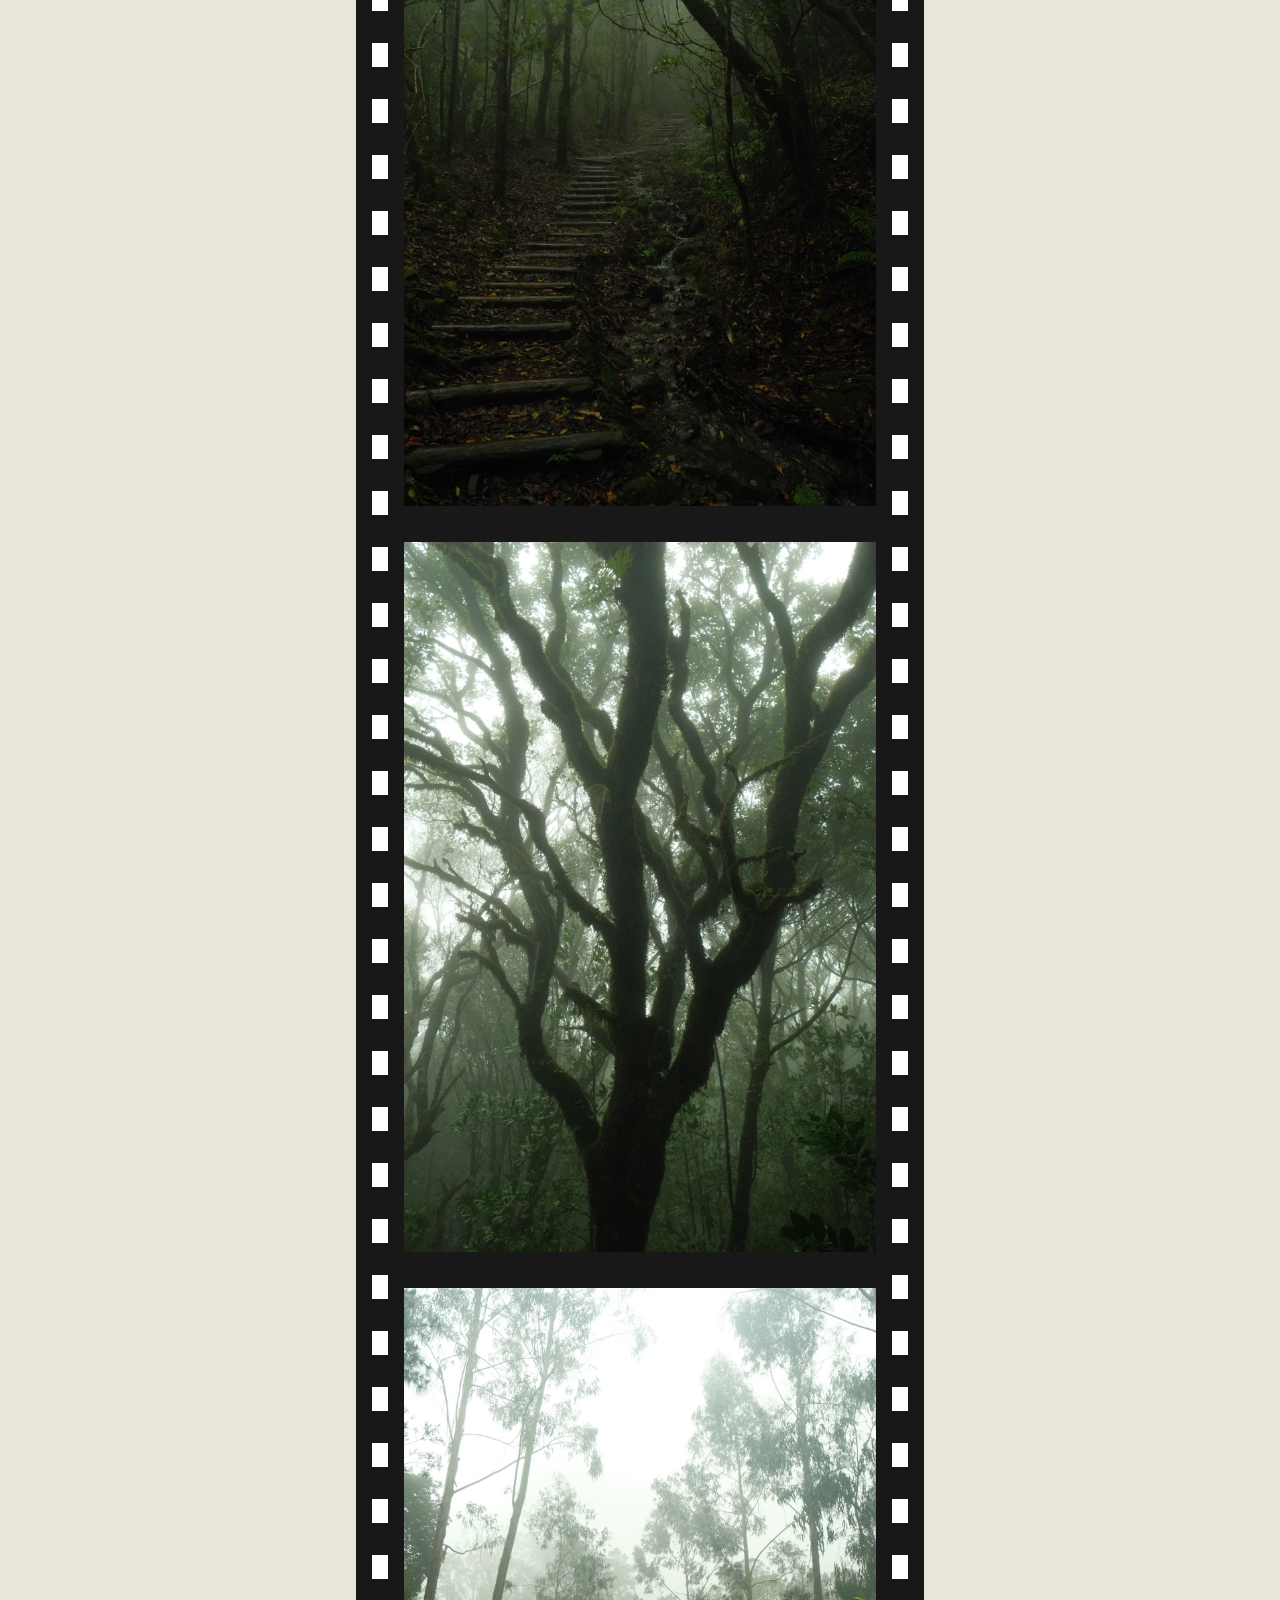
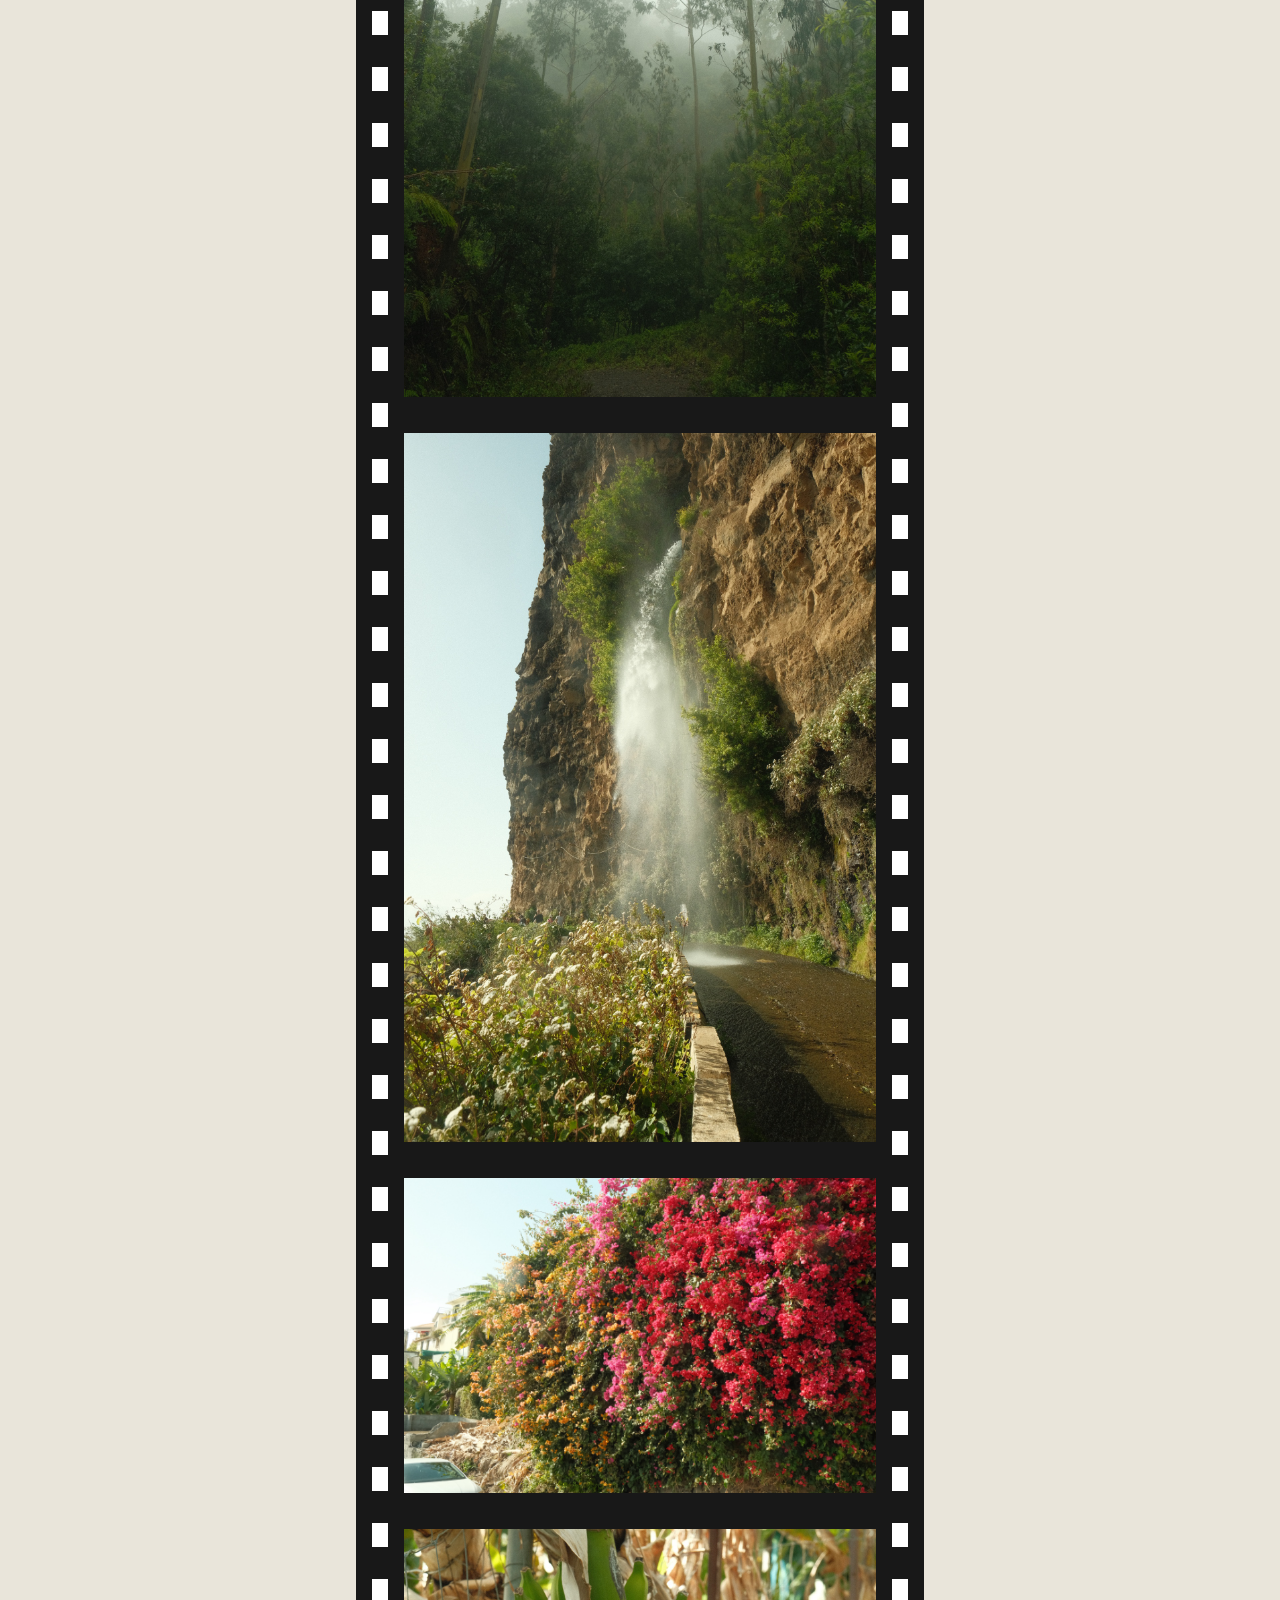
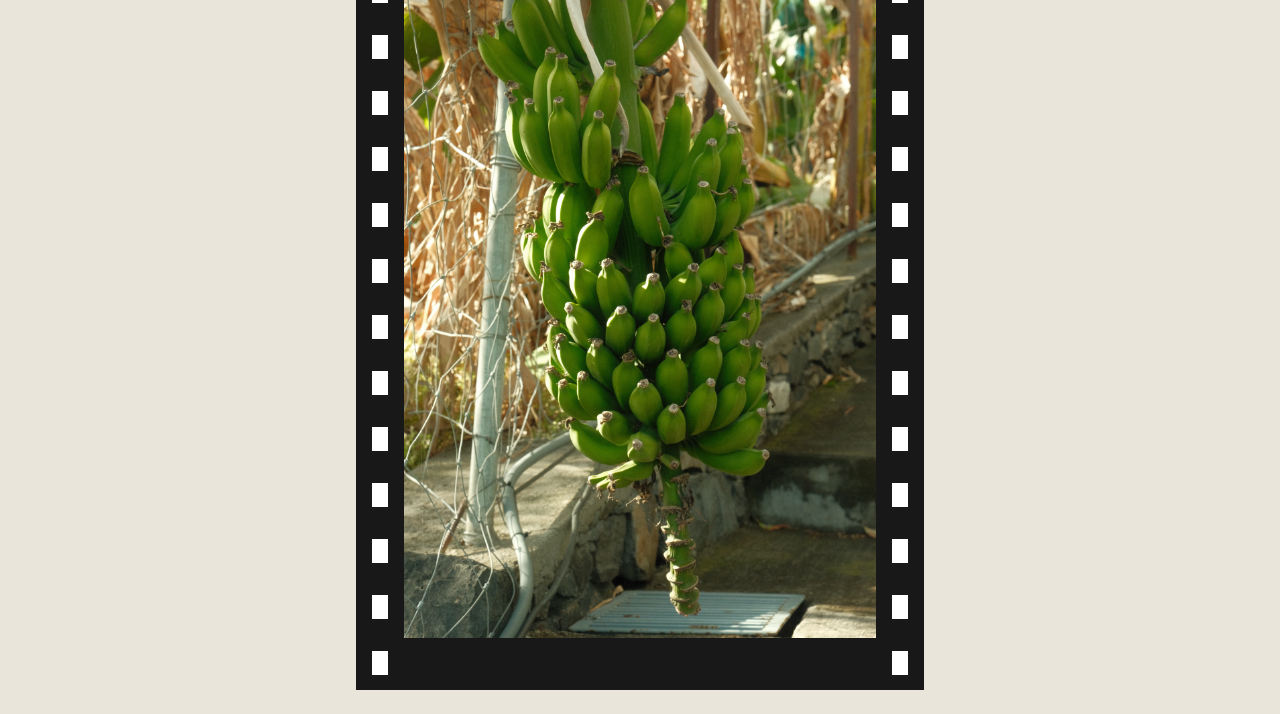
==== commit 48aab680: "achergrondkleur veranderd per afbeelding dat verschijnt." ====
--- a/index.html
+++ b/index.html
@@ -58,43 +58,43 @@
       </section>
 
       <ul class="filmrol">
-        <li>
+        <li style="--fotokleur: #5f8078">
           <img src="images/Fotos/madeira/Madeira1.jpg" />
         </li>
-        <li>
+        <li style="--fotokleur: #c46d25">
           <img src="images/Fotos/madeira/Madeira2.jpg" />
         </li>
-        <li>
+        <li style="--fotokleur: #72873b">
           <img src="images/Fotos/madeira/Madeira3.jpg" />
         </li>
-        <li>
+        <li style="--fotokleur: #7b8479">
           <img src="images/Fotos/madeira/Madeira4.jpg" />
         </li>
-        <li>
+        <li style="--fotokleur: #335750">
           <img src="images/Fotos/madeira/Madeira5.jpg" />
         </li>
-        <li>
+        <li style="--fotokleur: #c9c595">
           <img src="images/Fotos/madeira/Madeira6.jpg" />
         </li>
-        <li>
+        <li style="--fotokleur: #d74637">
           <img src="images/Fotos/madeira/Madeira7.jpg" />
         </li>
-        <li>
+        <li style="--fotokleur: #353e28">
           <img src="images/Fotos/madeira/Madeira8.jpg" />
         </li>
-        <li>
+        <li style="--fotokleur: #7b8b75">
           <img src="images/Fotos/madeira/Madeira9.jpg" />
         </li>
-        <li>
+        <li style="--fotokleur: #fff">
           <img src="images/Fotos/madeira/Madeira10.jpg" />
         </li>
-        <li>
+        <li style="--fotokleur: #997a36">
           <img src="images/Fotos/madeira/Madeira11.jpg" />
         </li>
-        <li>
+        <li style="--fotokleur: #ee4d56">
           <img src="images/Fotos/madeira/Madeira12.jpg" />
         </li>
-        <li>
+        <li style="--fotokleur: #506908">
           <img src="images/Fotos/madeira/Madeira13.jpg" />
         </li>
       </ul>
--- a/css/normal.css
+++ b/css/normal.css
@@ -75,15 +75,9 @@
   display: flex;
   flex-direction: column;
   align-items: center;
-  background-image: repeating-linear-gradient(
-    135deg in oklch,
-    #f0f6f7,
-    #d7e9ef,
-    #b4d5e3,
-    #82b6cc,
-    #568eab,
-    #285b7a
-  );
+
+  background-color: var(--backgroundcolor);
+  isolation: isolate;
 }
 
 /* filmrol styling */
@@ -233,3 +227,44 @@
 /**************************
 * MARK: Section ...
 **************************/
+
+/* Achtergrond kleur per foto aanpassen */
+.filmrol li[style]::before {
+  content: "";
+  background-color: var(--fotokleur);
+
+  position: fixed;
+  inset: 0;
+  z-index: -1;
+  pointer-events: none;
+
+  opacity: 0;
+
+  animation: fotokleur 1ms linear both;
+  animation-timeline: --foto;
+  animation-range: cover;
+
+  mix-blend-mode: multiply;
+}
+
+.filmrol li {
+  view-timeline-name: --foto;
+}
+
+@keyframes fotokleur {
+  0% {
+    opacity: 0;
+  }
+
+  35% {
+    opacity: 1;
+  }
+
+  65% {
+    opacity: 1;
+  }
+
+  100% {
+    opacity: 0;
+  }
+}
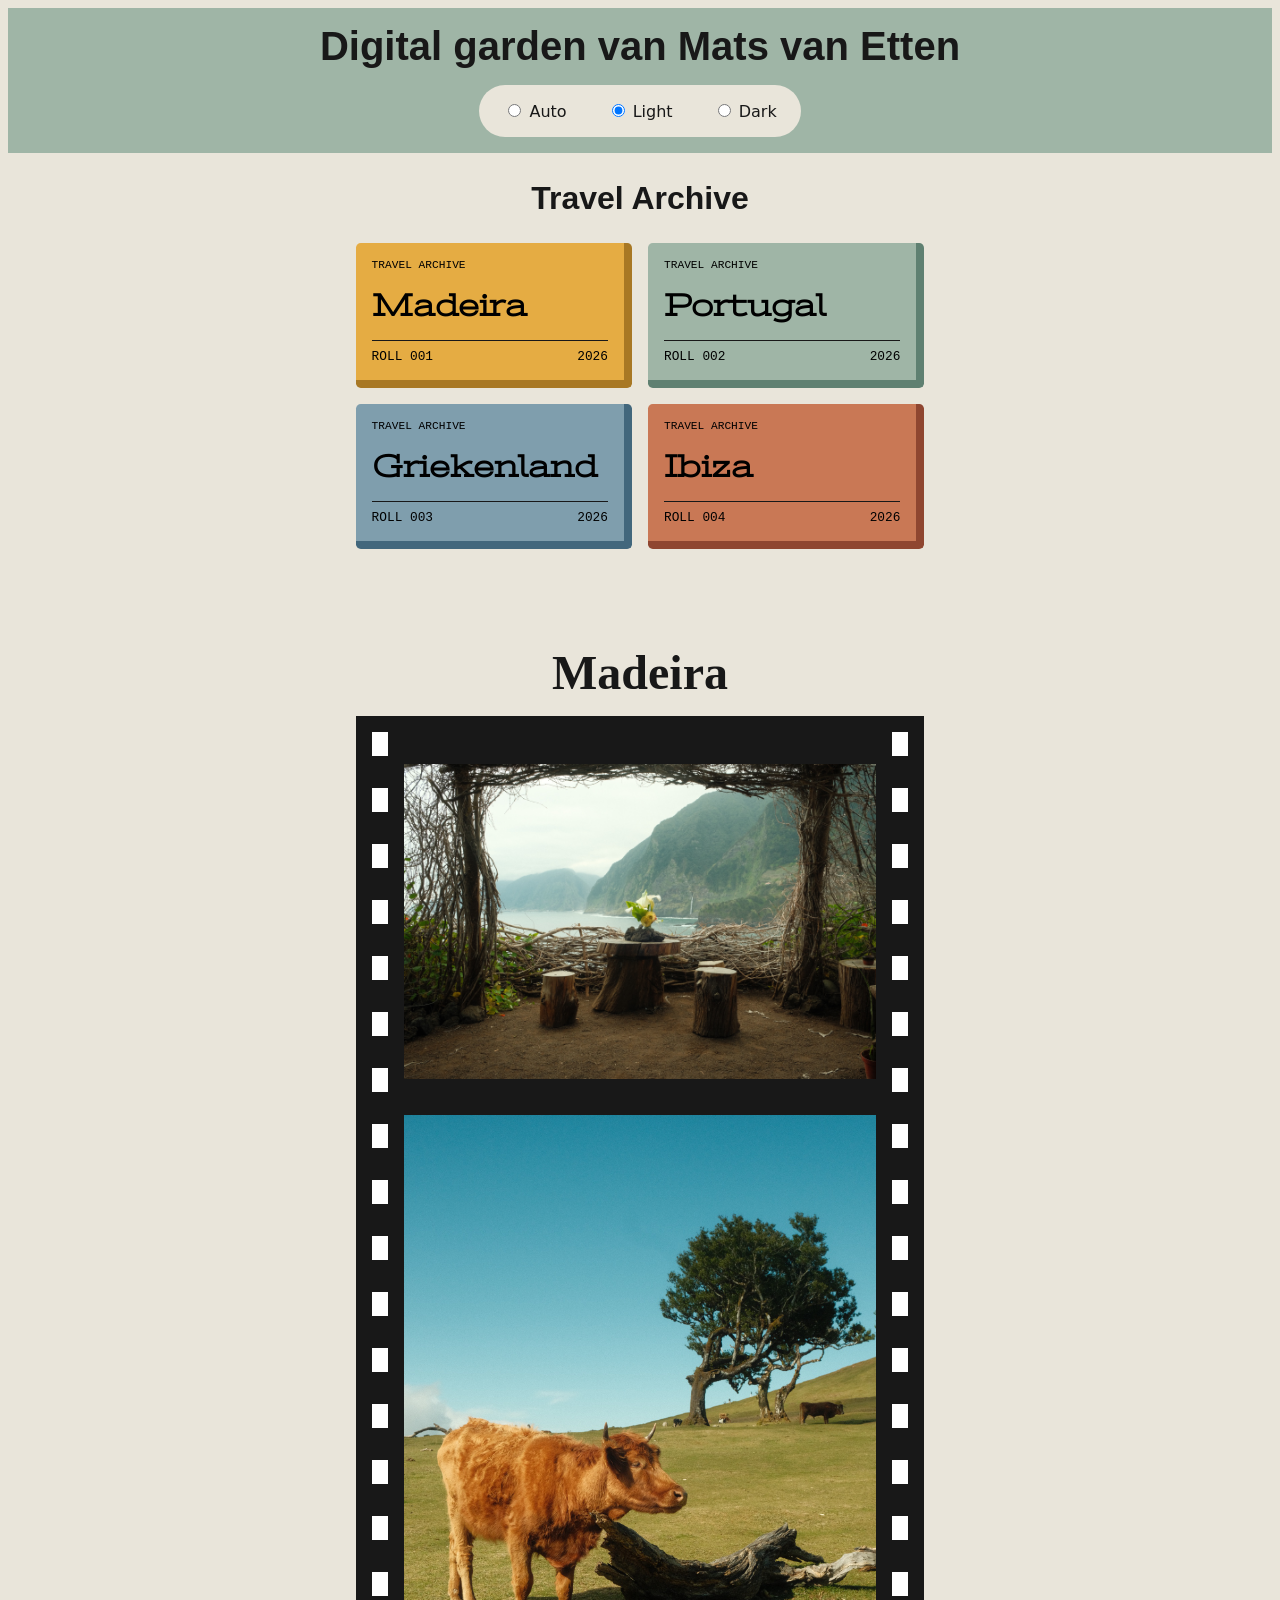
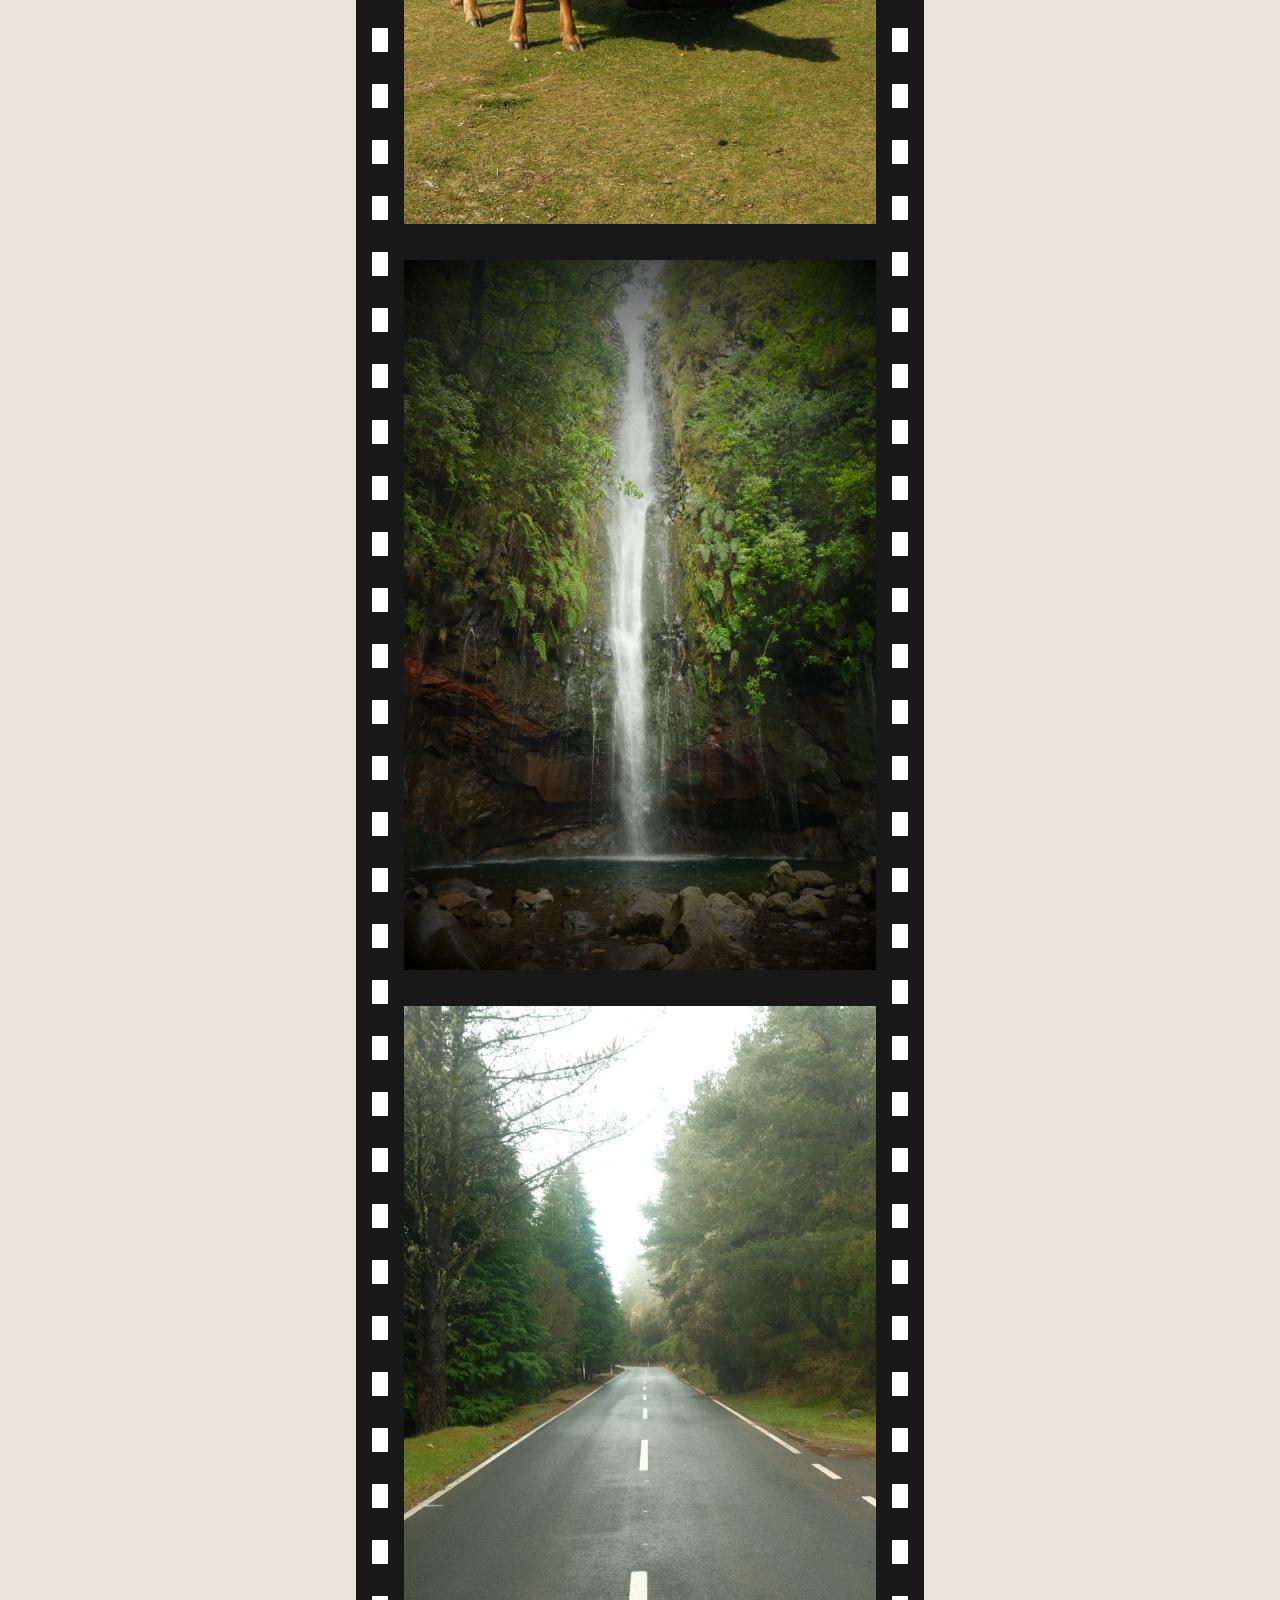
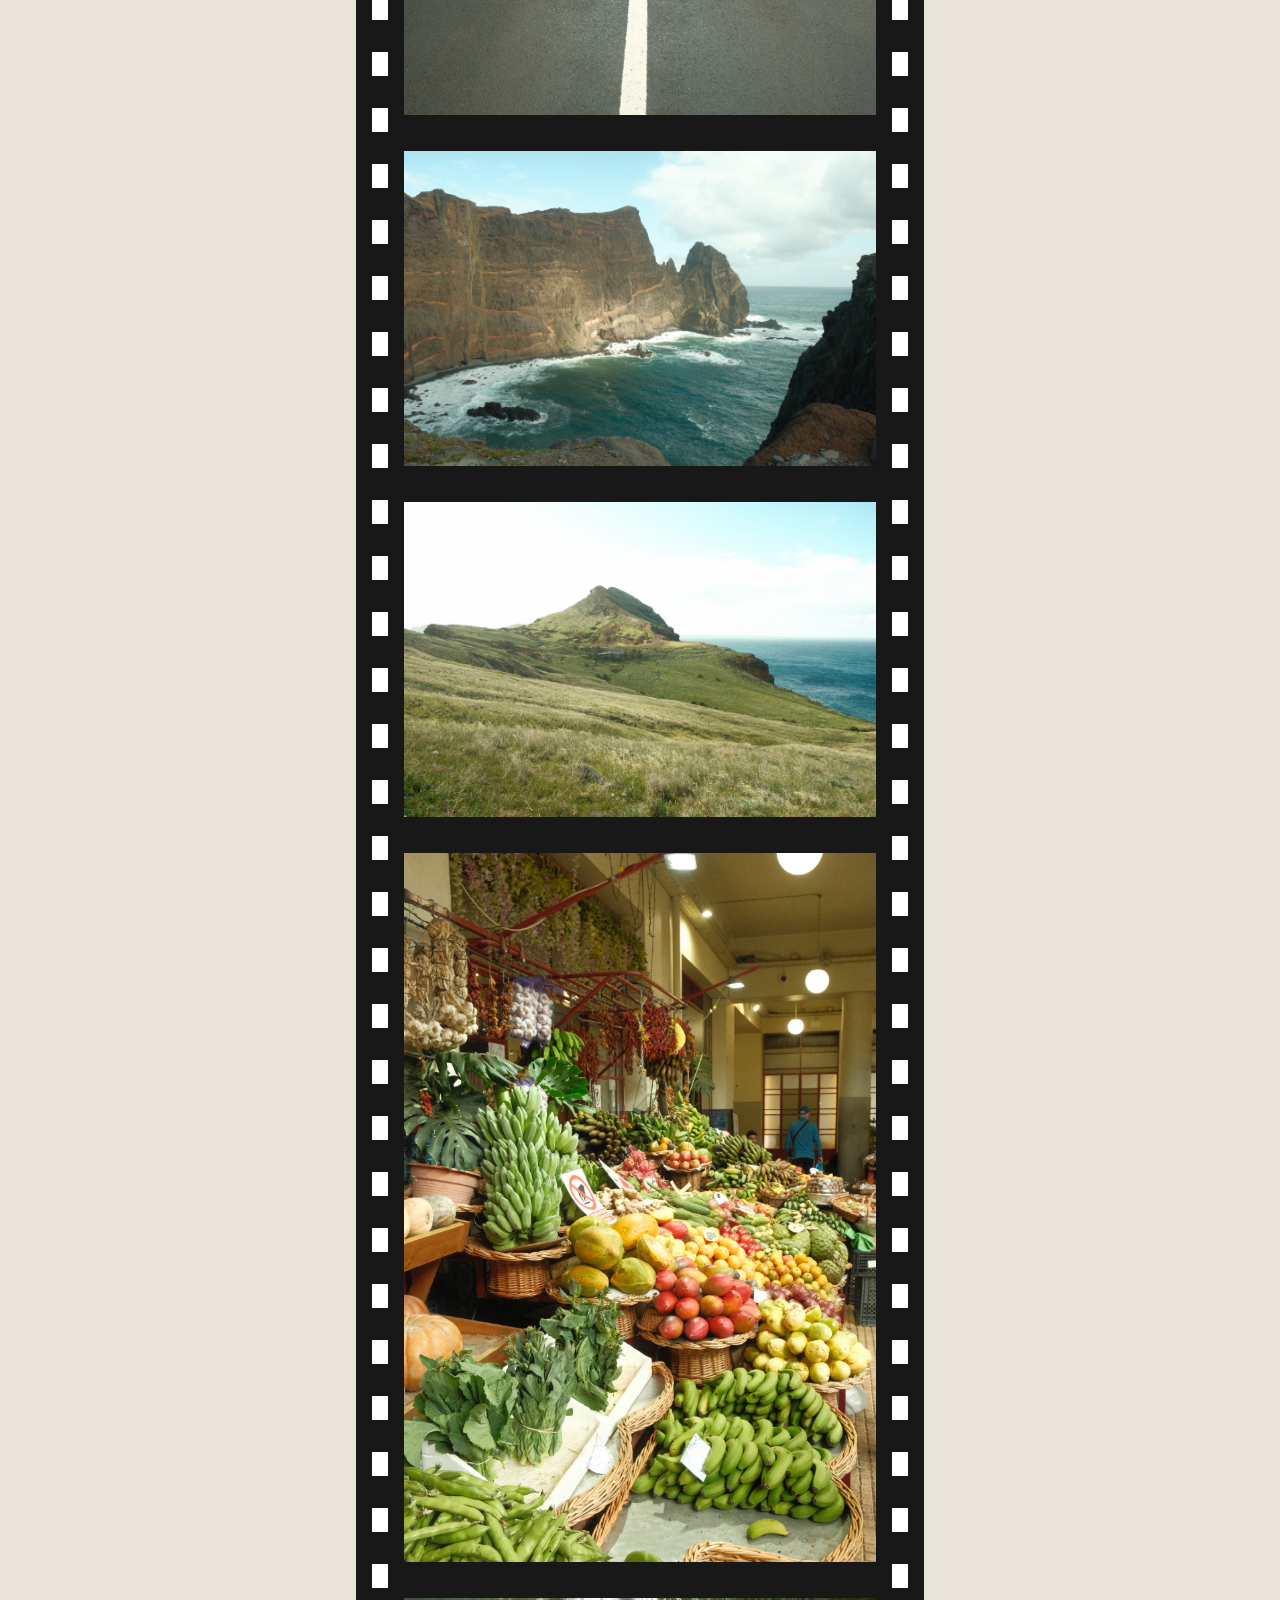
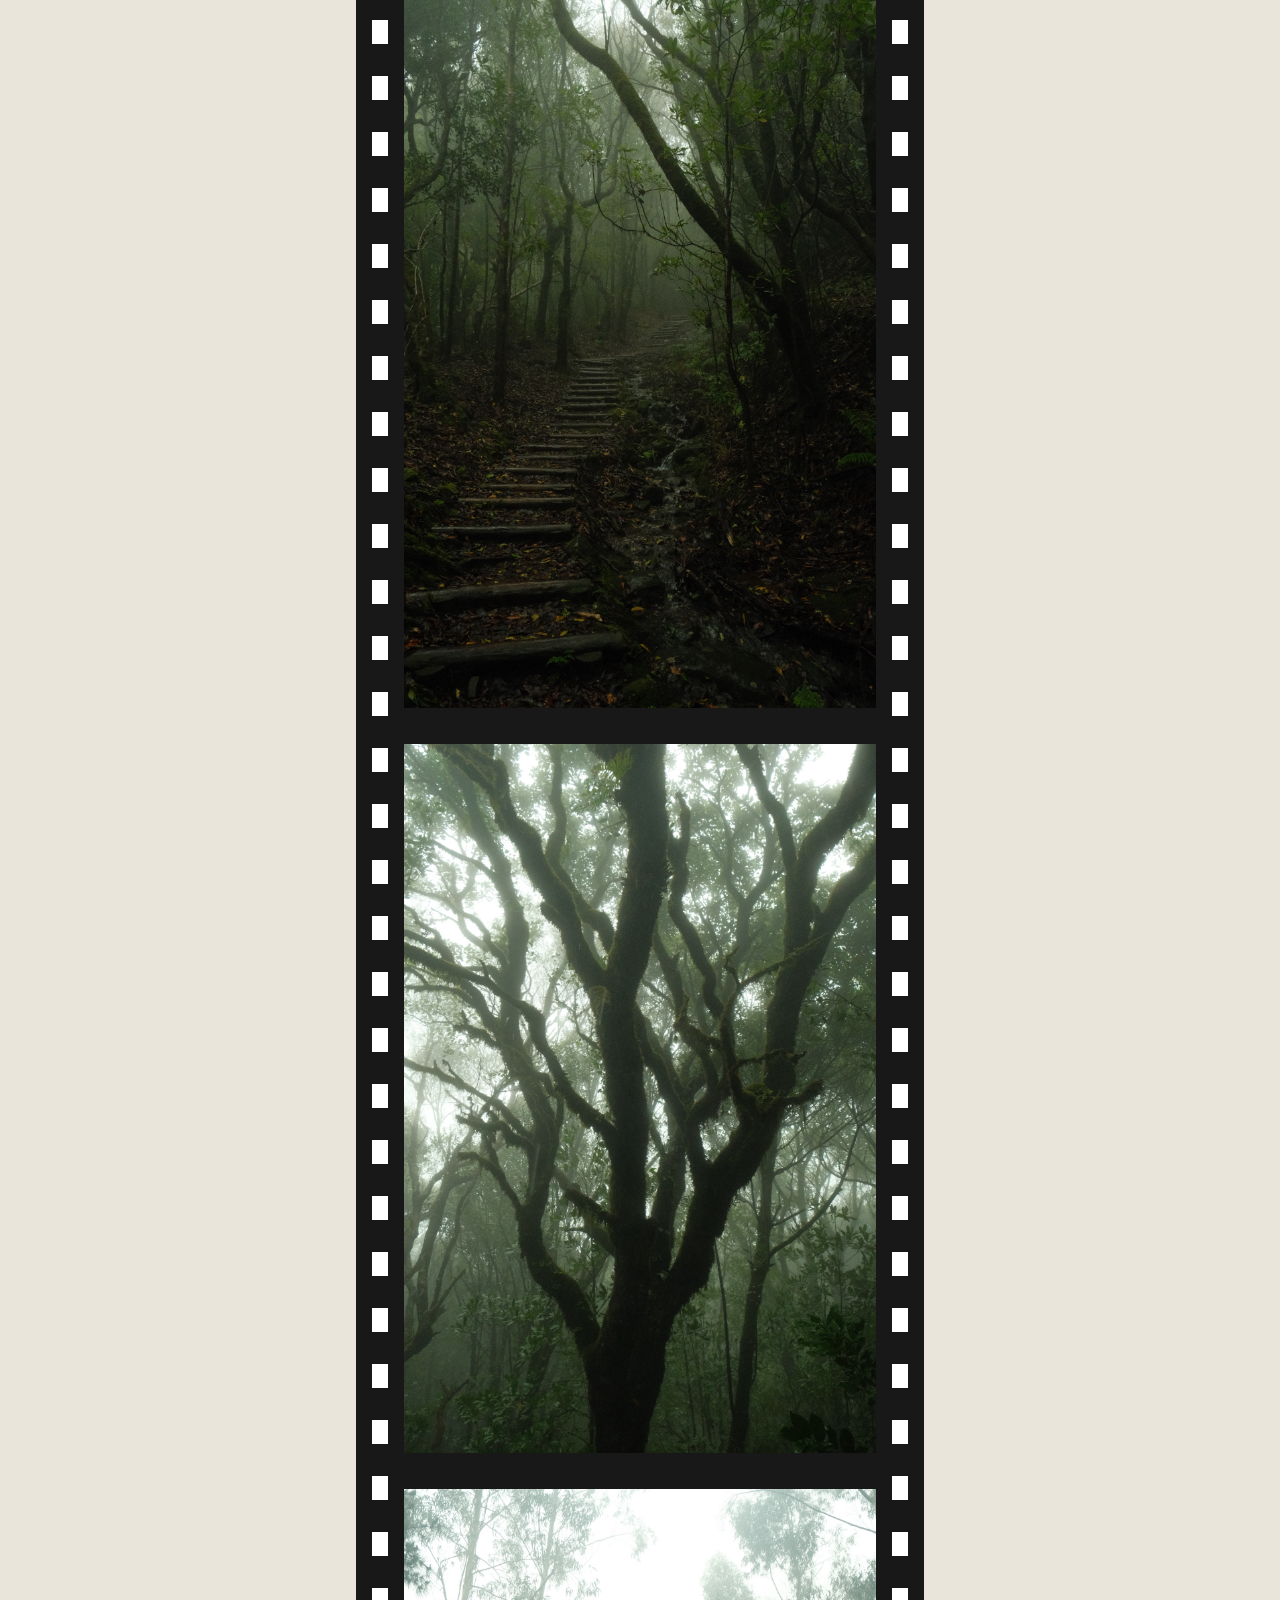
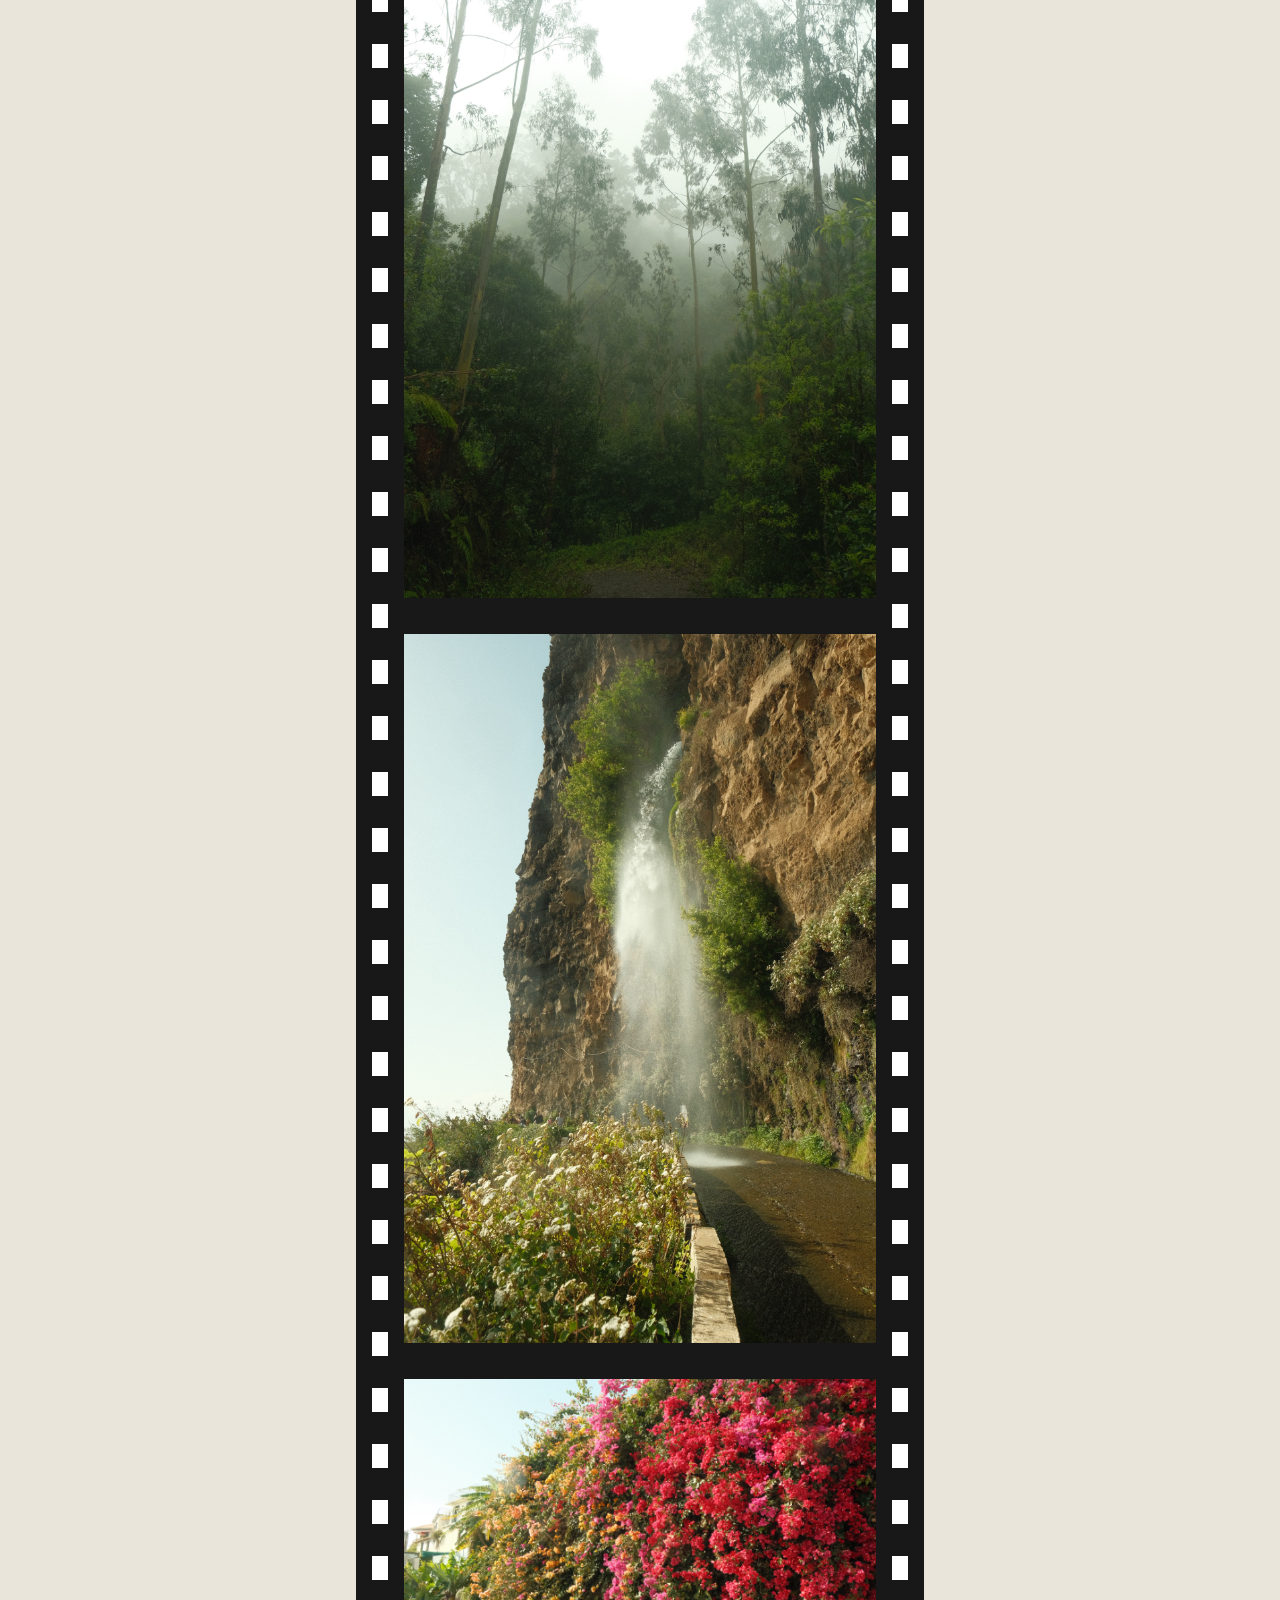
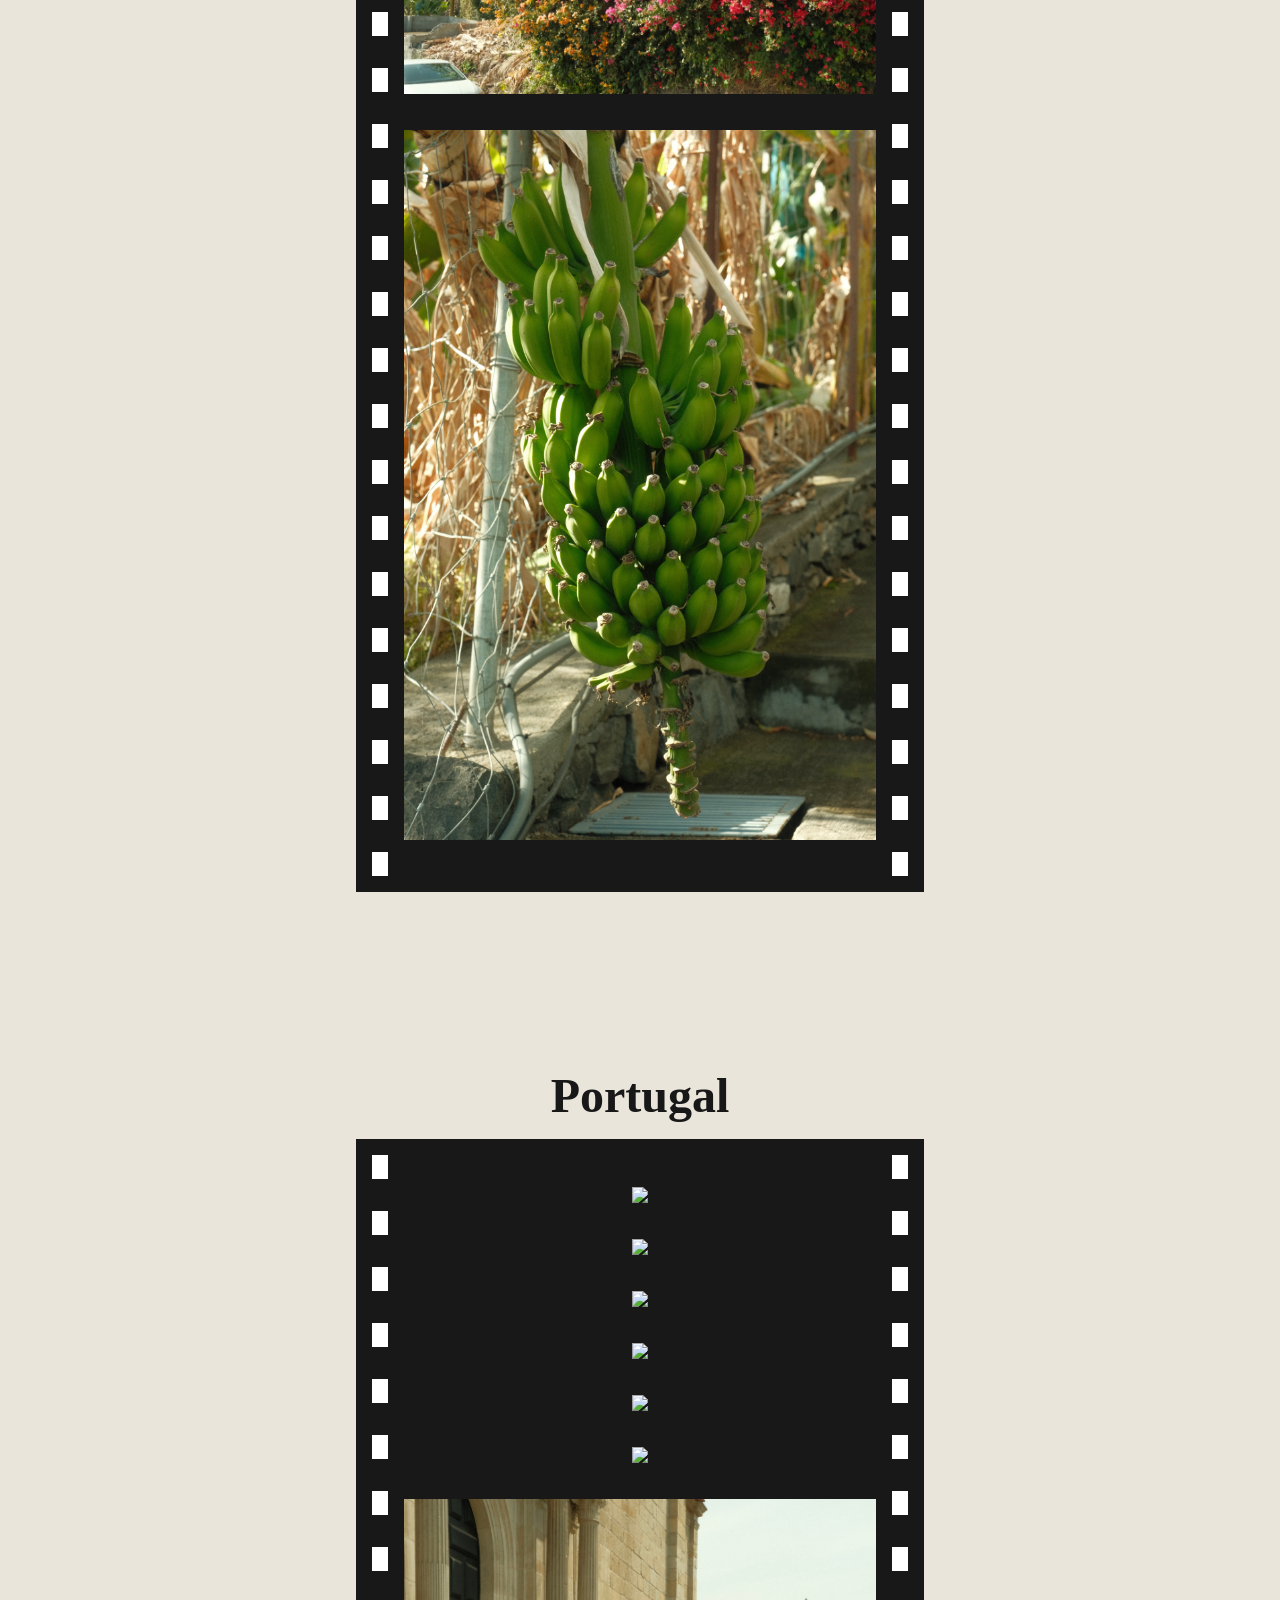
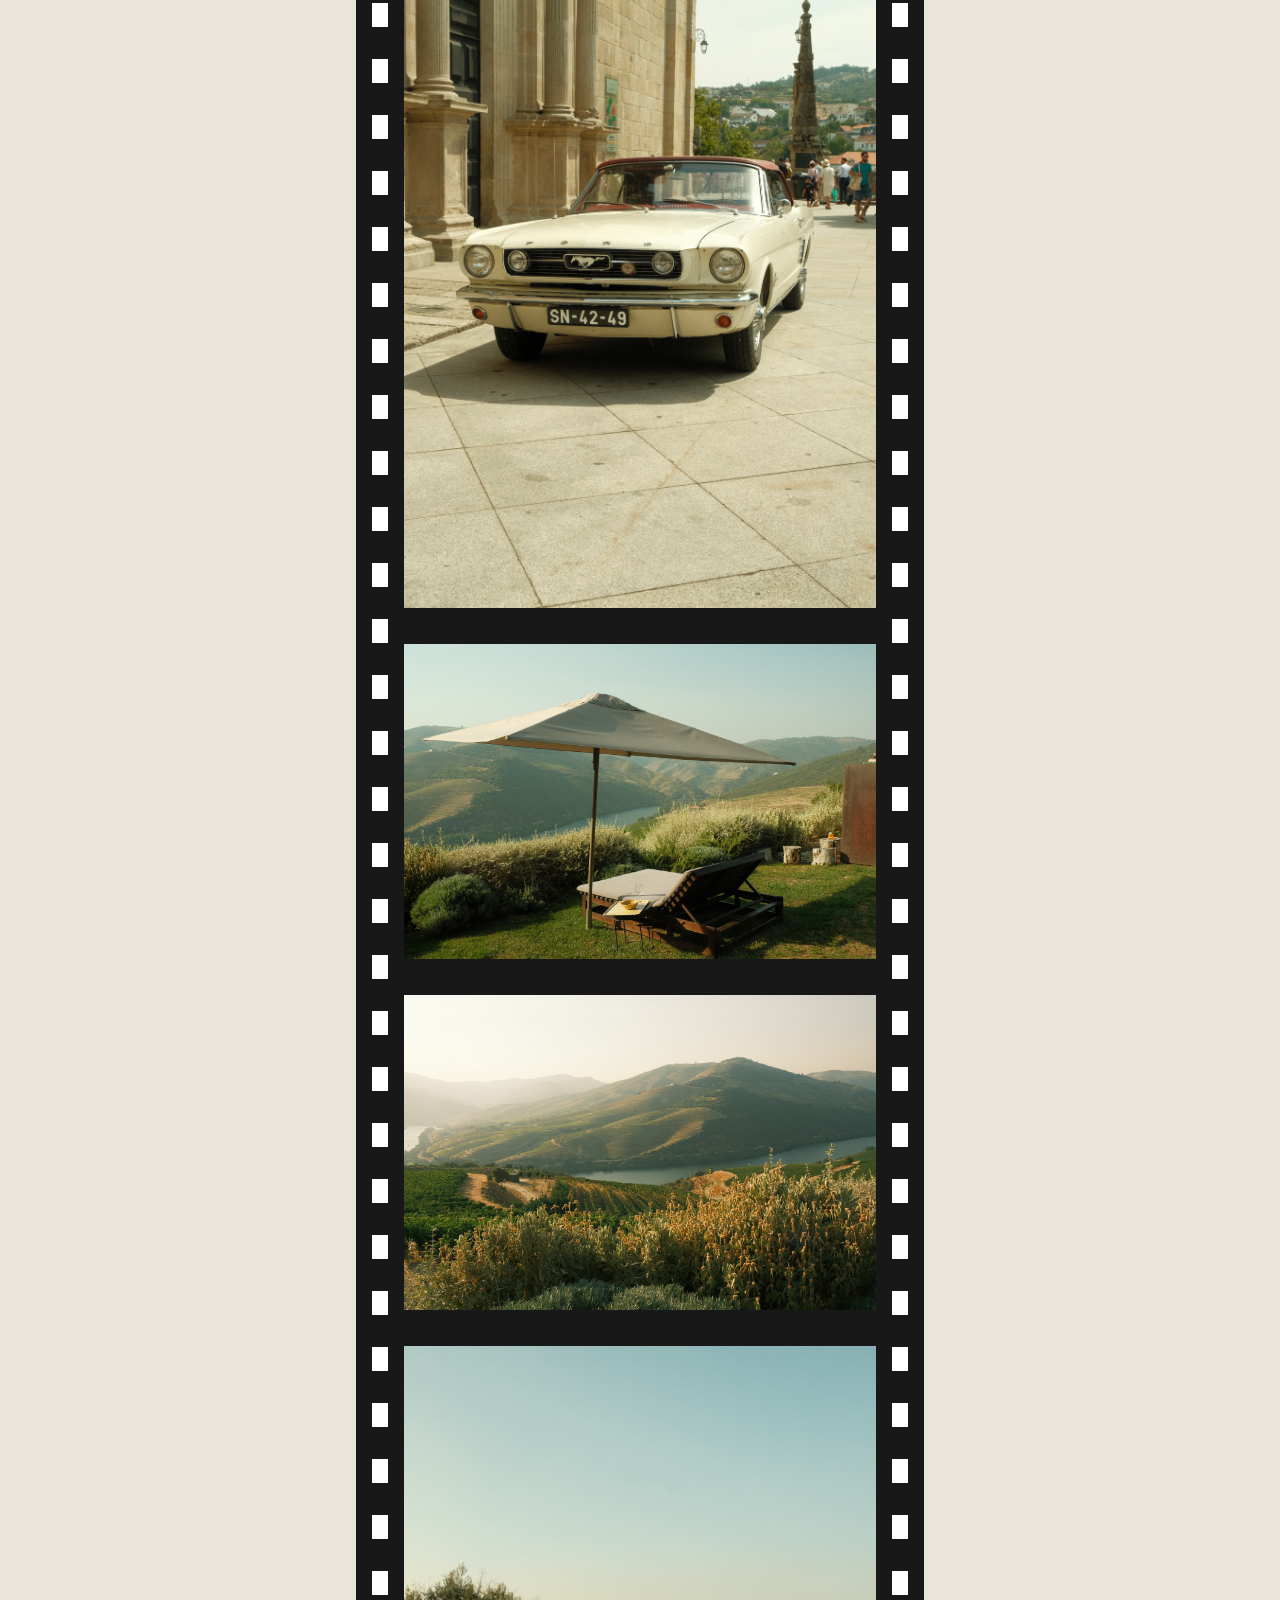
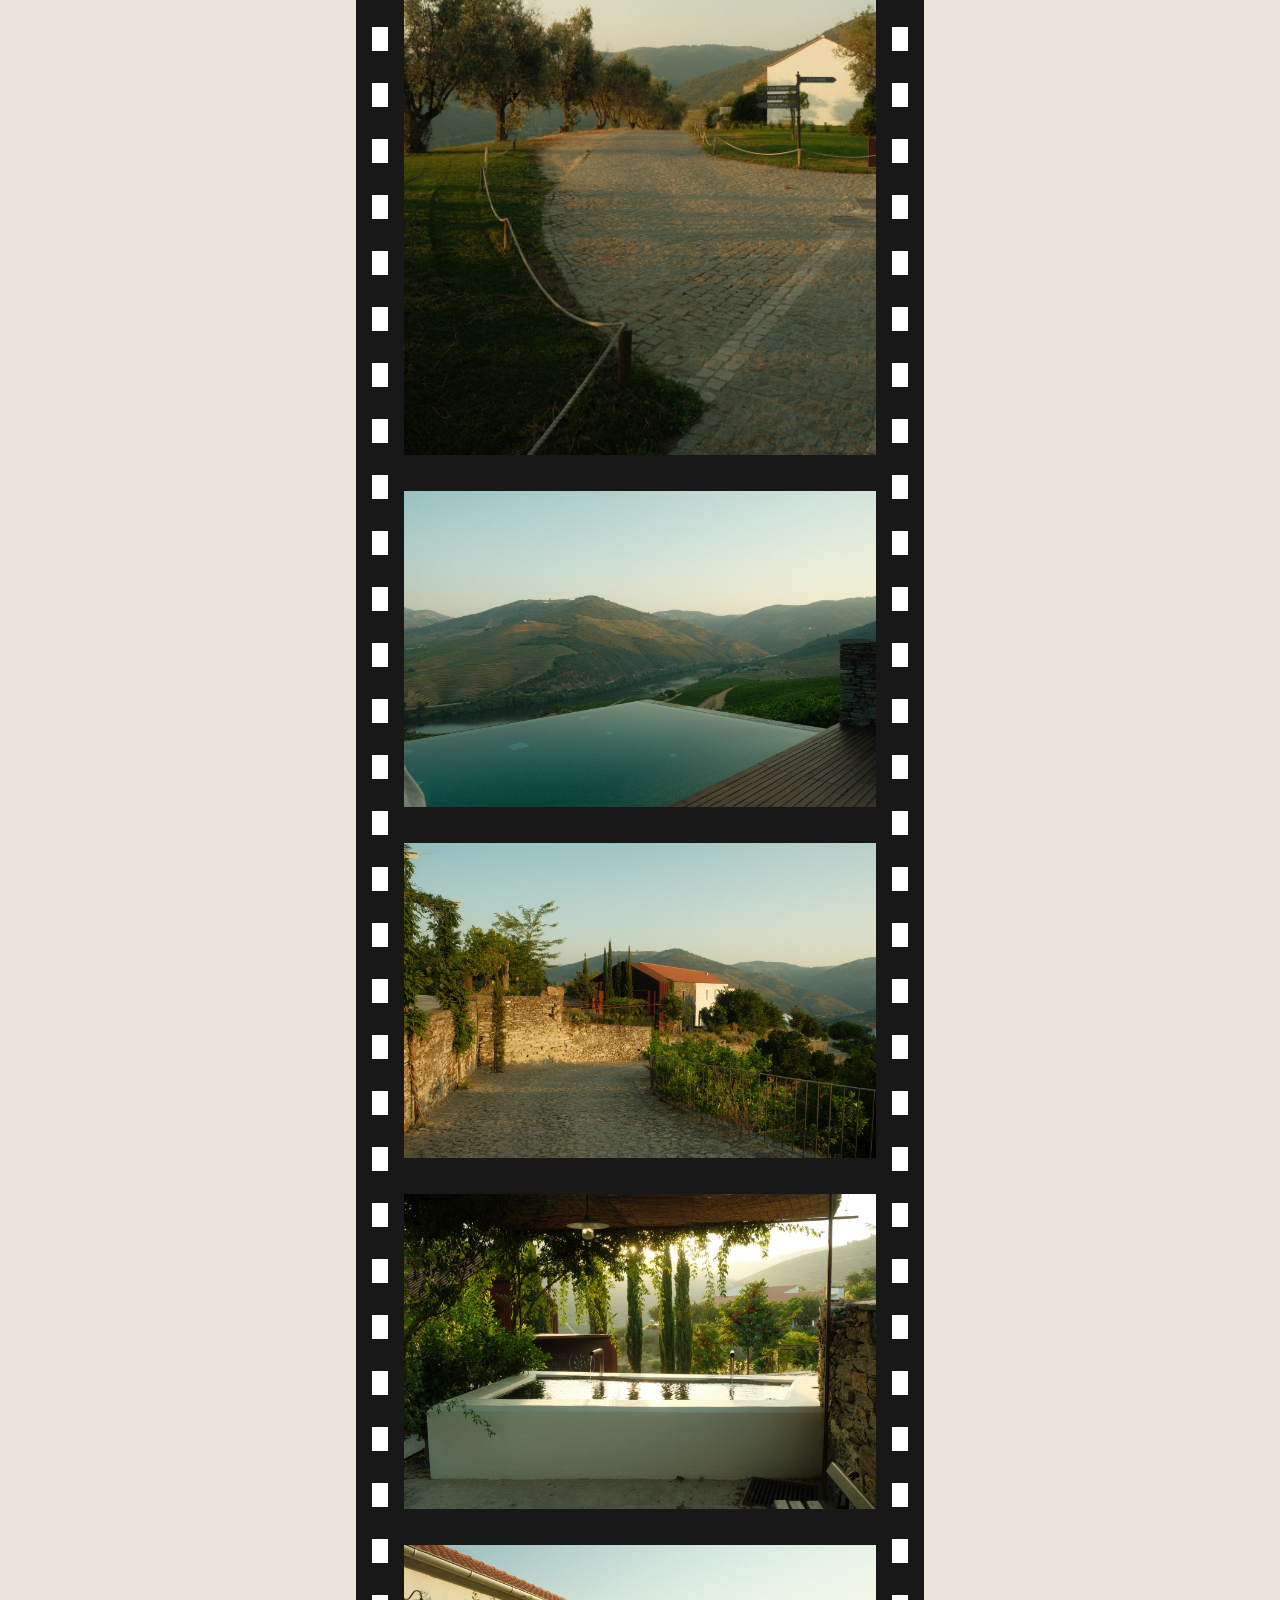
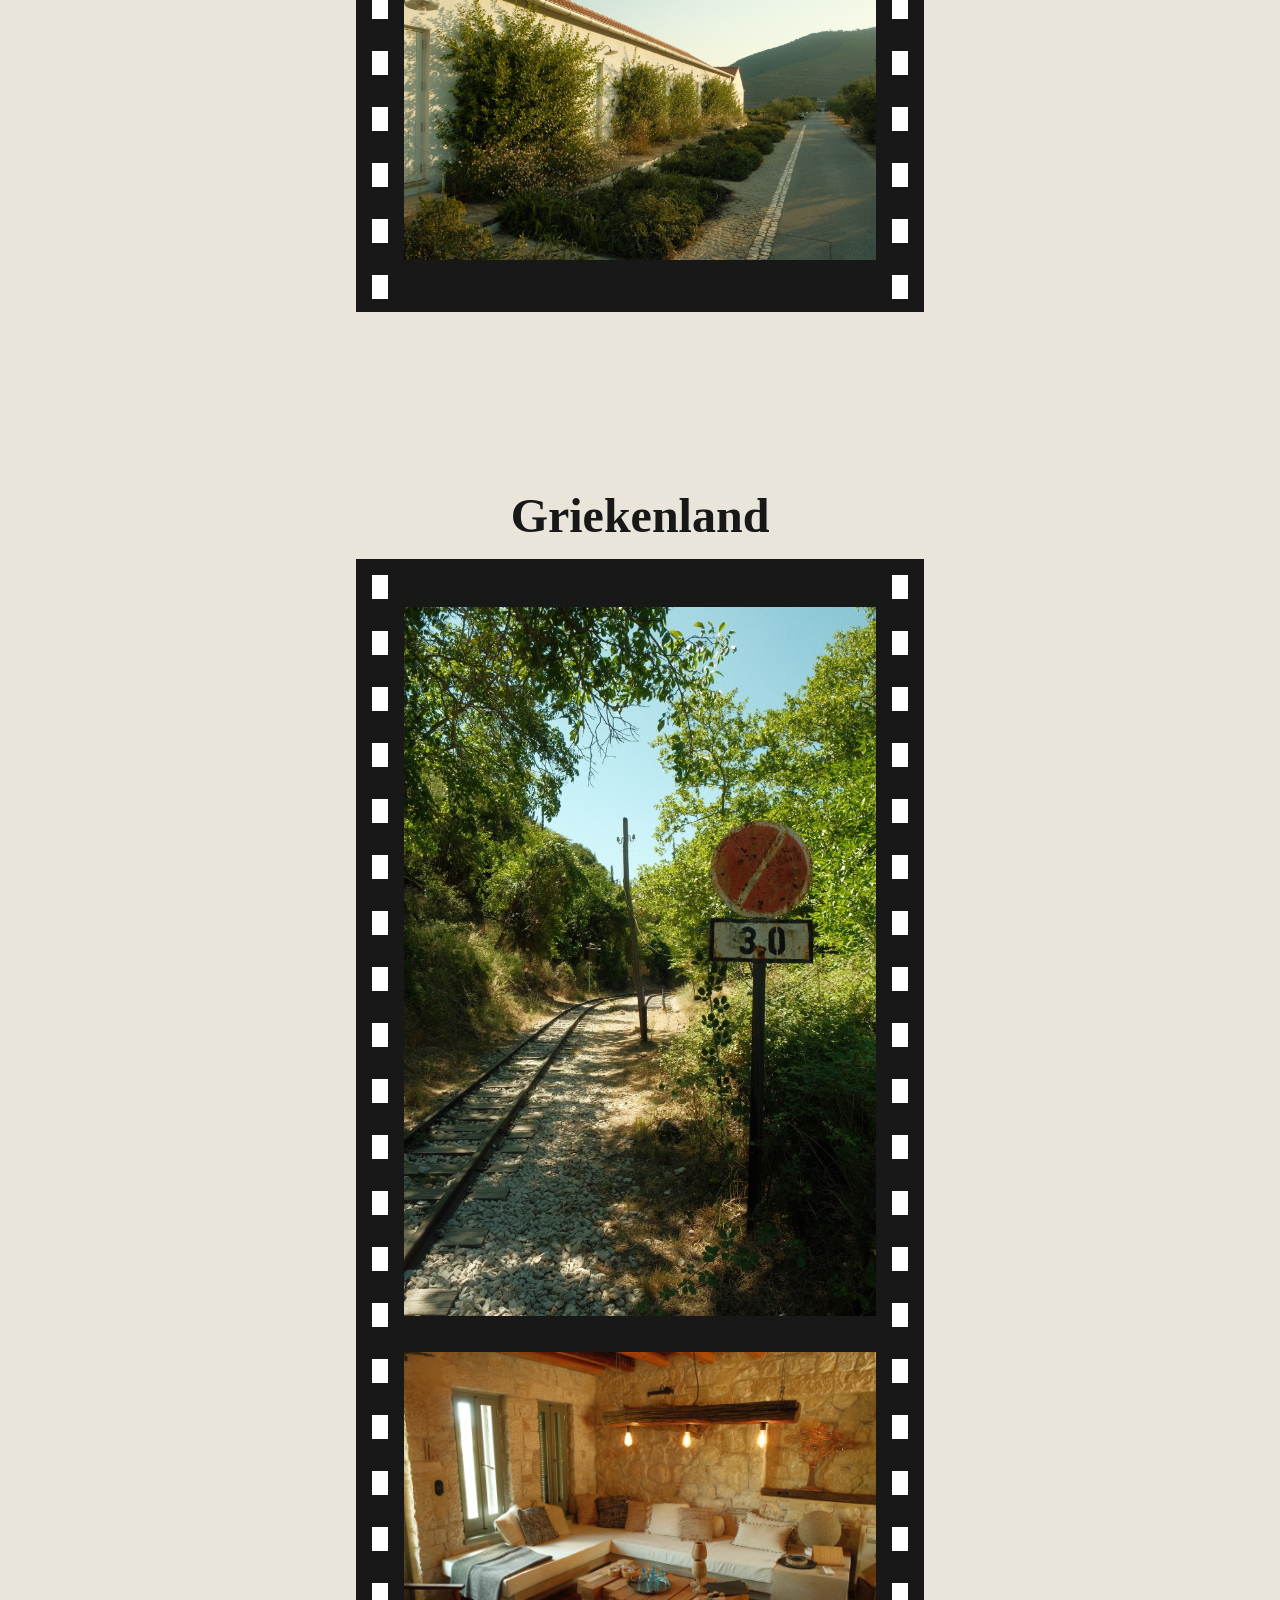
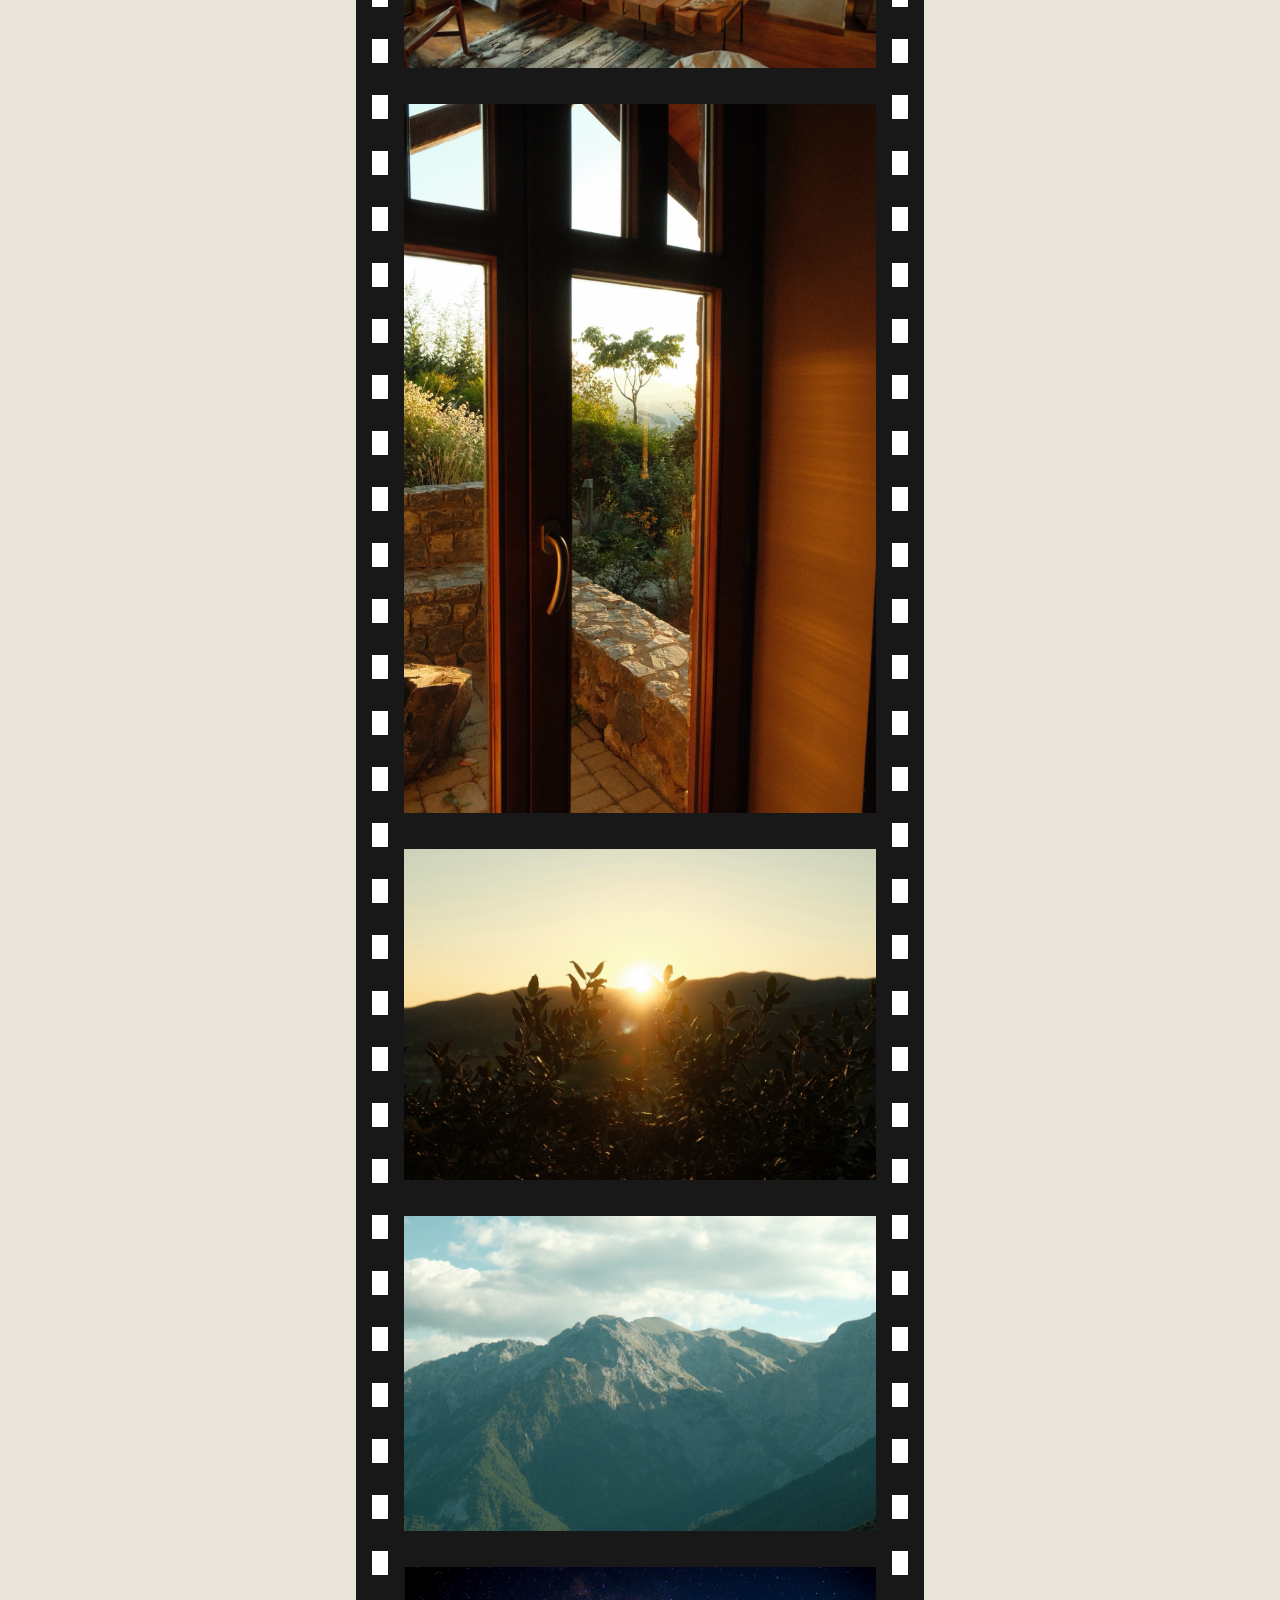
==== commit 3abedf95: "Alle andere reisen toegevoegd, Reis archief klikbaar gemaakt, light en dark mode toegevoegd, Titels " ====
--- a/index.html
+++ b/index.html
@@ -4,7 +4,7 @@
     <meta charset="UTF-8" />
     <meta name="viewport" content="width=device-width, initial-scale=1.0" />
     <meta name="author" content="jouw naam" />
-    <meta name="color-scheme" content="dark light" />
+    <meta name="color-scheme" content="light dark" />
 
     <title>DigitalMats</title>
     <link rel="stylesheet" href="./css/normal.css" />
@@ -15,89 +15,234 @@
   <body>
     <header>
       <h1>Digital garden van Mats van Etten</h1>
+
+      <form>
+        <label for="auto-mode">
+          <input type="radio" id="auto-mode" name="color-theme" value="auto" />
+          Auto
+        </label>
+
+        <label for="light-mode">
+          <input
+            type="radio"
+            id="light-mode"
+            name="color-theme"
+            value="light"
+            checked
+          />
+          Light
+        </label>
+
+        <label for="dark-mode">
+          <input type="radio" id="dark-mode" name="color-theme" value="dark" />
+          Dark
+        </label>
+      </form>
     </header>
 
     <main>
       <section class="reisoverzicht">
+        <h2>Travel Archive</h2>
+
         <nav>
           <ul class="reisrollen">
             <li class="reisrol">
-              <span class="roltitel">TRAVEL ARCHIVE</span>
-              <h3>Madeira</h3>
-              <div class="rolinfo">
-                <span>ROLL 001</span>
-                <span>2026</span>
-              </div>
-            </li>
-            <li class="reisrol">
-              <span class="roltitel">TRAVEL ARCHIVE</span>
-              <h3>Portugal</h3>
-              <div class="rolinfo">
-                <span>ROLL 002</span>
-                <span>2026</span>
-              </div>
-            </li>
-            <li class="reisrol">
-              <span class="roltitel">TRAVEL ARCHIVE</span>
-              <h3>Griekenland</h3>
-              <div class="rolinfo">
-                <span>ROLL 003</span>
-                <span>2026</span>
-              </div>
-            </li>
-            <li class="reisrol">
-              <span class="roltitel">TRAVEL ARCHIVE</span>
-              <h3>Ibiza</h3>
-              <div class="rolinfo">
-                <span>ROLL 004</span>
-                <span>2026</span>
-              </div>
+              <a href="#madeira">
+                <span class="roltitel">TRAVEL ARCHIVE</span>
+                <h3>Madeira</h3>
+                <div class="rolinfo">
+                  <span>ROLL 001</span>
+                  <span>2026</span>
+                </div>
+              </a>
+            </li>
+
+            <li class="reisrol">
+              <a href="#portugal">
+                <span class="roltitel">TRAVEL ARCHIVE</span>
+                <h3>Portugal</h3>
+                <div class="rolinfo">
+                  <span>ROLL 002</span>
+                  <span>2026</span>
+                </div>
+              </a>
+            </li>
+
+            <li class="reisrol">
+              <a href="#griekenland">
+                <span class="roltitel">TRAVEL ARCHIVE</span>
+                <h3>Griekenland</h3>
+                <div class="rolinfo">
+                  <span>ROLL 003</span>
+                  <span>2026</span>
+                </div>
+              </a>
+            </li>
+
+            <li class="reisrol">
+              <a href="#ibiza">
+                <span class="roltitel">TRAVEL ARCHIVE</span>
+                <h3>Ibiza</h3>
+                <div class="rolinfo">
+                  <span>ROLL 004</span>
+                  <span>2026</span>
+                </div>
+              </a>
             </li>
           </ul>
         </nav>
       </section>
 
-      <ul class="filmrol">
-        <li style="--fotokleur: #5f8078">
-          <img src="images/Fotos/madeira/Madeira1.jpg" />
-        </li>
-        <li style="--fotokleur: #c46d25">
-          <img src="images/Fotos/madeira/Madeira2.jpg" />
-        </li>
-        <li style="--fotokleur: #72873b">
-          <img src="images/Fotos/madeira/Madeira3.jpg" />
-        </li>
-        <li style="--fotokleur: #7b8479">
-          <img src="images/Fotos/madeira/Madeira4.jpg" />
-        </li>
-        <li style="--fotokleur: #335750">
-          <img src="images/Fotos/madeira/Madeira5.jpg" />
-        </li>
-        <li style="--fotokleur: #c9c595">
-          <img src="images/Fotos/madeira/Madeira6.jpg" />
-        </li>
-        <li style="--fotokleur: #d74637">
-          <img src="images/Fotos/madeira/Madeira7.jpg" />
-        </li>
-        <li style="--fotokleur: #353e28">
-          <img src="images/Fotos/madeira/Madeira8.jpg" />
-        </li>
-        <li style="--fotokleur: #7b8b75">
-          <img src="images/Fotos/madeira/Madeira9.jpg" />
-        </li>
-        <li style="--fotokleur: #fff">
-          <img src="images/Fotos/madeira/Madeira10.jpg" />
-        </li>
-        <li style="--fotokleur: #997a36">
-          <img src="images/Fotos/madeira/Madeira11.jpg" />
-        </li>
-        <li style="--fotokleur: #ee4d56">
-          <img src="images/Fotos/madeira/Madeira12.jpg" />
-        </li>
-        <li style="--fotokleur: #506908">
-          <img src="images/Fotos/madeira/Madeira13.jpg" />
-        </li>
-      </ul>
+      <section class="reis" id="madeira">
+        <h2>Madeira</h2>
+
+        <ul class="filmrol">
+          <li style="--fotokleur: light-dark(#5f7d06, #6a8981)">
+            <img src="images/Fotos/madeira/Madeira1.jpg" />
+          </li>
+          <li style="--fotokleur: light-dark(#af5811, #494a15)">
+            <img src="images/Fotos/madeira/Madeira2.jpg" />
+          </li>
+          <li style="--fotokleur: light-dark(#7e9748, #2a3719)">
+            <img src="images/Fotos/madeira/Madeira3.jpg" />
+          </li>
+          <li style="--fotokleur: light-dark(#a6b1a8, #132b0f)">
+            <img src="images/Fotos/madeira/Madeira4.jpg" />
+          </li>
+          <li style="--fotokleur: light-dark(#86a39c, #295149)">
+            <img src="images/Fotos/madeira/Madeira5.jpg" />
+          </li>
+          <li style="--fotokleur: light-dark(#a9a36e, #5e735f)">
+            <img src="images/Fotos/madeira/Madeira6.jpg" />
+          </li>
+          <li style="--fotokleur: light-dark(#ee7058, #48600f)">
+            <img src="images/Fotos/madeira/Madeira7.jpg" />
+          </li>
+          <li style="--fotokleur: light-dark(#384323, #1e260f)">
+            <img src="images/Fotos/madeira/Madeira8.jpg" />
+          </li>
+          <li style="--fotokleur: light-dark(#859379, #2e3d28)">
+            <img src="images/Fotos/madeira/Madeira9.jpg" />
+          </li>
+          <li style="--fotokleur: light-dark(#e7eee3, #3e4e3b)">
+            <img src="images/Fotos/madeira/Madeira10.jpg" />
+          </li>
+          <li style="--fotokleur: light-dark(#c5b979, #684f29)">
+            <img src="images/Fotos/madeira/Madeira11.jpg" />
+          </li>
+          <li style="--fotokleur: light-dark(#bf1827, #531a16)">
+            <img src="images/Fotos/madeira/Madeira12.jpg" />
+          </li>
+          <li style="--fotokleur: light-dark(#8a9e2f, #183e0a)">
+            <img src="images/Fotos/madeira/Madeira13.jpg" />
+          </li>
+        </ul>
+      </section>
+
+      <section class="reis" id="portugal">
+        <h2>Portugal</h2>
+
+        <ul class="filmrol">
+          <li style="--fotokleur: light-dark(#477048, #1c4315)">
+            <img src="images/Fotos/portugal/Portugal1.jpg" />
+          </li>
+          <li style="--fotokleur: light-dark(#ffdc7e, #2f1c0e)">
+            <img src="images/Fotos/portugal/Portugal5.jpg" />
+          </li>
+          <li style="--fotokleur: light-dark(#fbfbfb, #3c3c3c)">
+            <img src="images/Fotos/portugal/Portugal6.jpg" />
+          </li>
+          <li style="--fotokleur: light-dark(#838383, #505050)">
+            <img src="images/Fotos/portugal/Portugal7.jpg" />
+          </li>
+          <li style="--fotokleur: light-dark(#79a3a0, #2f3930)">
+            <img src="images/Fotos/portugal/Portugal8.jpg" />
+          </li>
+          <li style="--fotokleur: light-dark(#deb06c, #516d5f)">
+            <img src="images/Fotos/portugal/Portugal9.jpg" />
+          </li>
+          <li style="--fotokleur: light-dark(#f8f3d5, #3f4330)">
+            <img src="images/Fotos/portugal/Portugal10.jpg" />
+          </li>
+          <li style="--fotokleur: light-dark(#d1c7ad, #3c4708)">
+            <img src="images/Fotos/portugal/Portugal11.jpg" />
+          </li>
+          <li style="--fotokleur: light-dark(#b88d50, #5a6528)">
+            <img src="images/Fotos/portugal/Portugal12.jpg" />
+          </li>
+          <li style="--fotokleur: light-dark(#98672d, #4b4912)">
+            <img src="images/Fotos/portugal/Portugal13.jpg" />
+          </li>
+          <li style="--fotokleur: light-dark(#5c7c6d, #203714)">
+            <img src="images/Fotos/portugal/Portugal14.jpg" />
+          </li>
+          <li style="--fotokleur: light-dark(#e6c782, #6f2e1b)">
+            <img src="images/Fotos/portugal/Portugal15.jpg" />
+          </li>
+          <li style="--fotokleur: light-dark(#a9a51d, #264401)">
+            <img src="images/Fotos/portugal/Portugal16.jpg" />
+          </li>
+          <li style="--fotokleur: light-dark(#e7d5a7, #465c4f)">
+            <img src="images/Fotos/portugal/Portugal17.jpg" />
+          </li>
+        </ul>
+      </section>
+
+      <section class="reis" id="griekenland">
+        <h2>Griekenland</h2>
+
+        <ul class="filmrol">
+          <li style="--fotokleur: light-dark(#8fa131, #091807)">
+            <img src="images/Fotos/Griekenland/Griekenland1.jpg" />
+          </li>
+          <li style="--fotokleur: light-dark(#fff6ae, #462910)">
+            <img src="images/Fotos/Griekenland/Griekenland2.jpg" />
+          </li>
+          <li style="--fotokleur: light-dark(#ac782b, #632a07)">
+            <img src="images/Fotos/Griekenland/Griekenland3.jpg" />
+          </li>
+          <li style="--fotokleur: light-dark(#fdd986, #49381f)">
+            <img src="images/Fotos/Griekenland/Griekenland4.jpg" />
+          </li>
+          <li style="--fotokleur: light-dark(#487377, #163938)">
+            <img src="images/Fotos/Griekenland/Griekenland5.jpg" />
+          </li>
+          <li style="--fotokleur: light-dark(#9e6a79, #0c274e)">
+            <img src="images/Fotos/Griekenland/Griekenland6.jpg" />
+          </li>
+          <li style="--fotokleur: light-dark(#f8f3d5, #55190d)">
+            <img src="images/Fotos/Griekenland/Griekenland7.jpg" />
+          </li>
+        </ul>
+      </section>
+
+      <section class="reis" id="ibiza">
+        <h2>Ibiza</h2>
+
+        <ul class="filmrol">
+          <li style="--fotokleur: light-dark(#acb7b6, #192e21)">
+            <img src="images/Fotos/Ibiza/Ibiza1.jpg" />
+          </li>
+          <li style="--fotokleur: light-dark(#73b8c7, #283309)">
+            <img src="images/Fotos/Ibiza/Ibiza2.jpg" />
+          </li>
+          <li style="--fotokleur: light-dark(#dc7c3c, #494738)">
+            <img src="images/Fotos/Ibiza/Ibiza3.jpg" />
+          </li>
+          <li style="--fotokleur: light-dark(#0094c0, #3e5a2c)">
+            <img src="images/Fotos/Ibiza/Ibiza4.jpg" />
+          </li>
+          <li style="--fotokleur: light-dark(#fdf1da, #3d2d20)">
+            <img src="images/Fotos/Ibiza/Ibiza5.jpg" />
+          </li>
+          <li style="--fotokleur: light-dark(#bf5d4d, #466752)">
+            <img src="images/Fotos/Ibiza/Ibiza6.jpg" />
+          </li>
+          <li style="--fotokleur: light-dark(#67afa5, #5f5a3d)">
+            <img src="images/Fotos/Ibiza/Ibiza7.jpg" />
+          </li>
+        </ul>
+      </section>
     </main>
 
     <footer></footer>
--- a/css/normal.css
+++ b/css/normal.css
@@ -28,11 +28,33 @@
 **************************/
 
 html {
+  color-scheme: light;
+
+  --backgroundcolor: light-dark(#e9e5da, #181818);
+  --headercolor: light-dark(#9fb5a6, #182820);
+  --tekstcolor: light-dark(#181818, #f5f2e8);
+
+  --madeiracolor: #e5ac43;
+  --portugalcolor: #9fb5a6;
+  --griekenlandcolor: #7f9ead;
+  --ibizacolor: #c97855;
+
+  background-color: var(--backgroundcolor);
+  color: var(--tekstcolor);
+
+  scroll-behavior: smooth;
+}
+
+html:has(#auto-mode:checked) {
   color-scheme: light dark;
-
-  --backgroundcolor: #e9e5da;
-
-  background-color: var(--backgroundcolor);
+}
+
+html:has(#light-mode:checked) {
+  color-scheme: light;
+}
+
+html:has(#dark-mode:checked) {
+  color-scheme: dark;
 }
 
 /**************************
@@ -58,6 +80,36 @@
 **************************/
 
 header {
+  background-color: var(--headercolor);
+  color: var(--tekstcolor);
+
+  display: flex;
+  flex-direction: column;
+  align-items: center;
+
+  gap: 1rem;
+  padding: 1rem 1rem;
+}
+
+header h1 {
+  font-family: sans-serif;
+  font-size: 2.5rem;
+  text-align: center;
+  margin: 0;
+}
+
+header form {
+  display: flex;
+  gap: 0.5rem;
+
+  background-color: var(--backgroundcolor);
+  border-radius: 2rem;
+  padding: 0.5rem;
+}
+
+header label {
+  padding: 0.5rem 1rem;
+  cursor: pointer;
 }
 
 /**************************
@@ -153,6 +205,12 @@
   margin-bottom: 5rem;
 }
 
+.reisoverzicht h2 {
+  font-family: sans-serif;
+  font-size: 2rem;
+  text-align: center;
+}
+
 .reisrollen {
   list-style: none;
 
@@ -167,34 +225,48 @@
 }
 
 .reisrol {
+  border-radius: 0.3rem;
+
+  transition: transform 0.2s ease;
+}
+
+.reisrol:hover {
+  transform: translateY(-0.4rem);
+}
+
+.reisrol:active {
+  transform: translateY(0);
+}
+
+.reisrol a {
   display: flex;
   flex-direction: column;
 
   padding: 1rem;
-
-  border-radius: 0.3rem;
+  color: inherit;
+  text-decoration: none;
 }
 
 .reisrol:nth-child(1) {
-  background-color: #e5ac43;
+  background-color: var(--madeiracolor);
   border-bottom: 0.5rem solid #a87824;
   border-right: 0.5rem solid #a87824;
 }
 
 .reisrol:nth-child(2) {
-  background-color: #9fb5a6;
+  background-color: var(--portugalcolor);
   border-bottom: 0.5rem solid #5f8071;
   border-right: 0.5rem solid #5f8071;
 }
 
 .reisrol:nth-child(3) {
-  background-color: #7f9ead;
+  background-color: var(--griekenlandcolor);
   border-bottom: 0.5rem solid #42677c;
   border-right: 0.5rem solid #42677c;
 }
 
 .reisrol:nth-child(4) {
-  background-color: #c97855;
+  background-color: var(--ibizacolor);
   border-bottom: 0.5rem solid #8f4630;
   border-right: 0.5rem solid #8f4630;
 }
@@ -224,6 +296,22 @@
   font-family: "Courier New", Courier, monospace;
 }
 
+.reis {
+  display: flex;
+  flex-direction: column;
+  align-items: center;
+  width: 100%;
+  margin-bottom: 10rem;
+  scroll-margin-top: 2rem;
+}
+
+.reis h2 {
+  font-family: "Stint Ultra Expanded, serif";
+  font-size: 3rem;
+  margin: 0;
+  text-align: center;
+}
+
 /**************************
 * MARK: Section ...
 **************************/
@@ -243,8 +331,6 @@
   animation: fotokleur 1ms linear both;
   animation-timeline: --foto;
   animation-range: cover;
-
-  mix-blend-mode: multiply;
 }
 
 .filmrol li {
